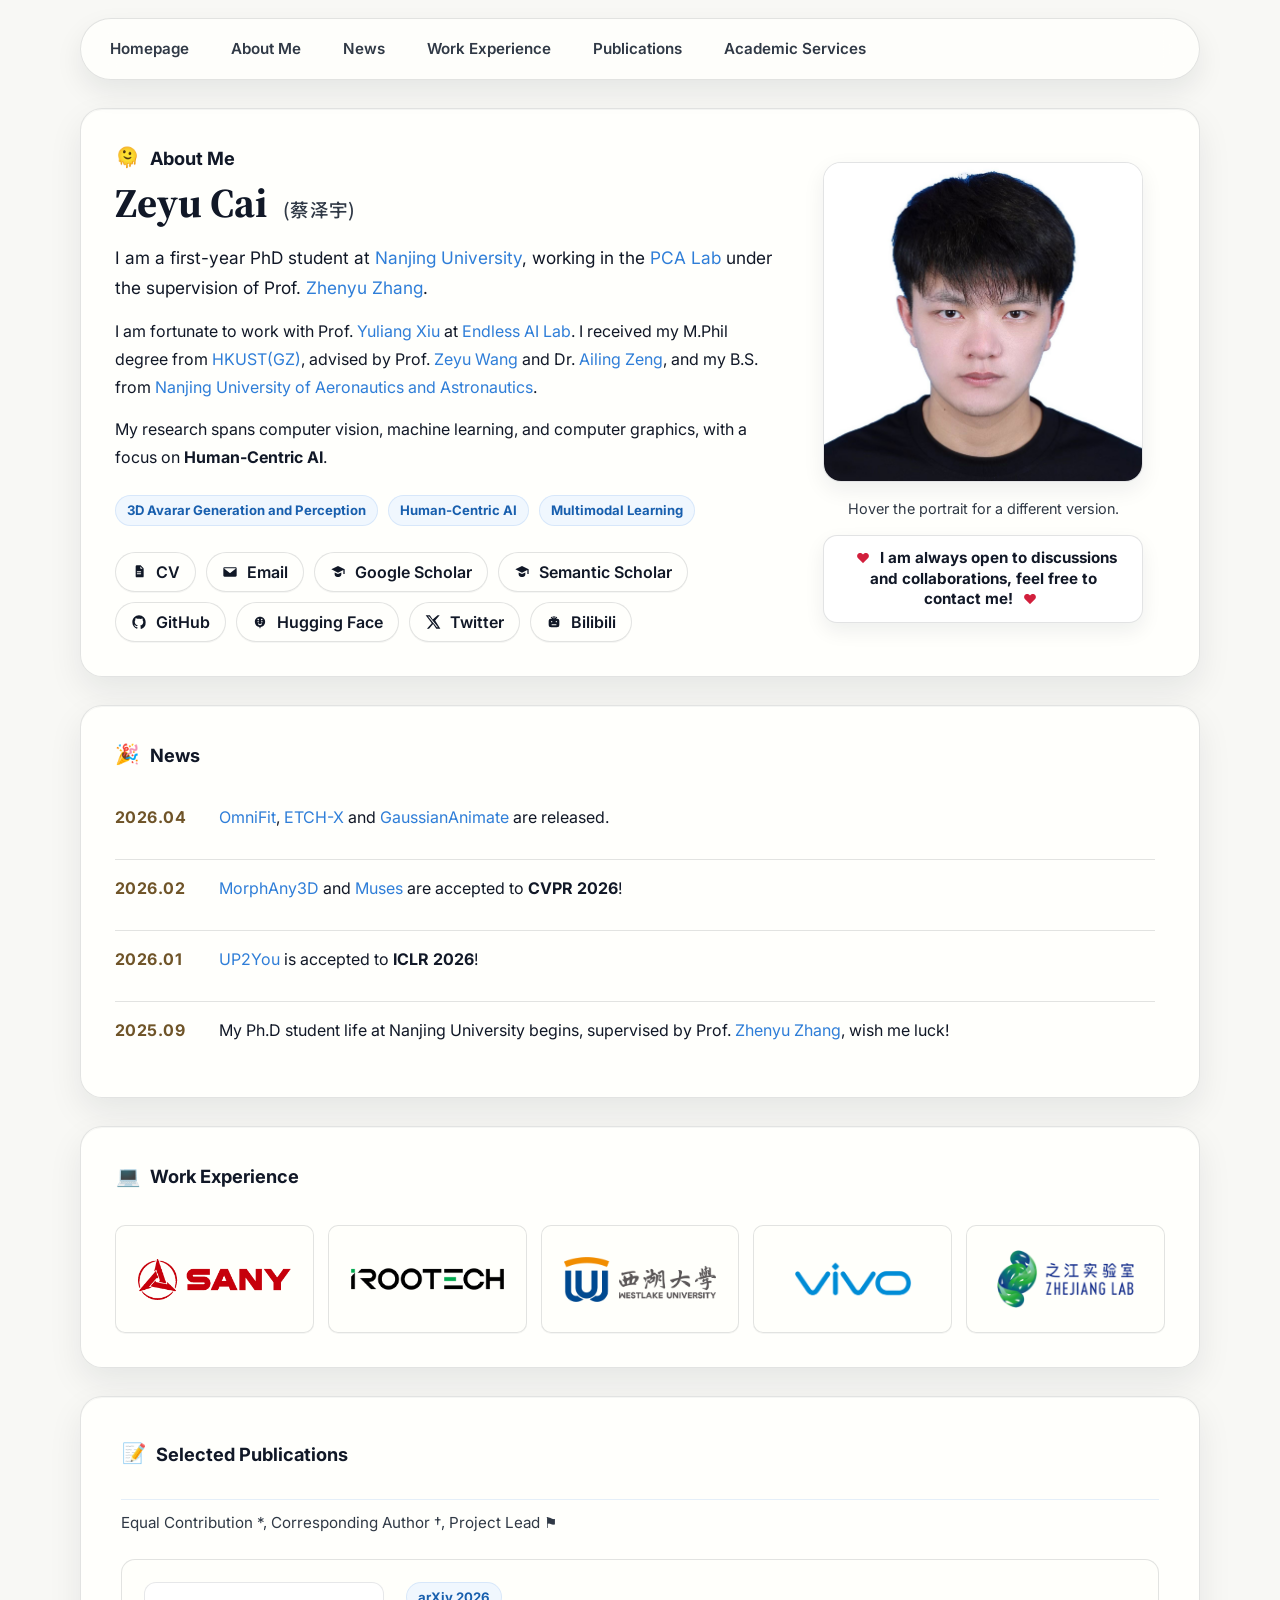
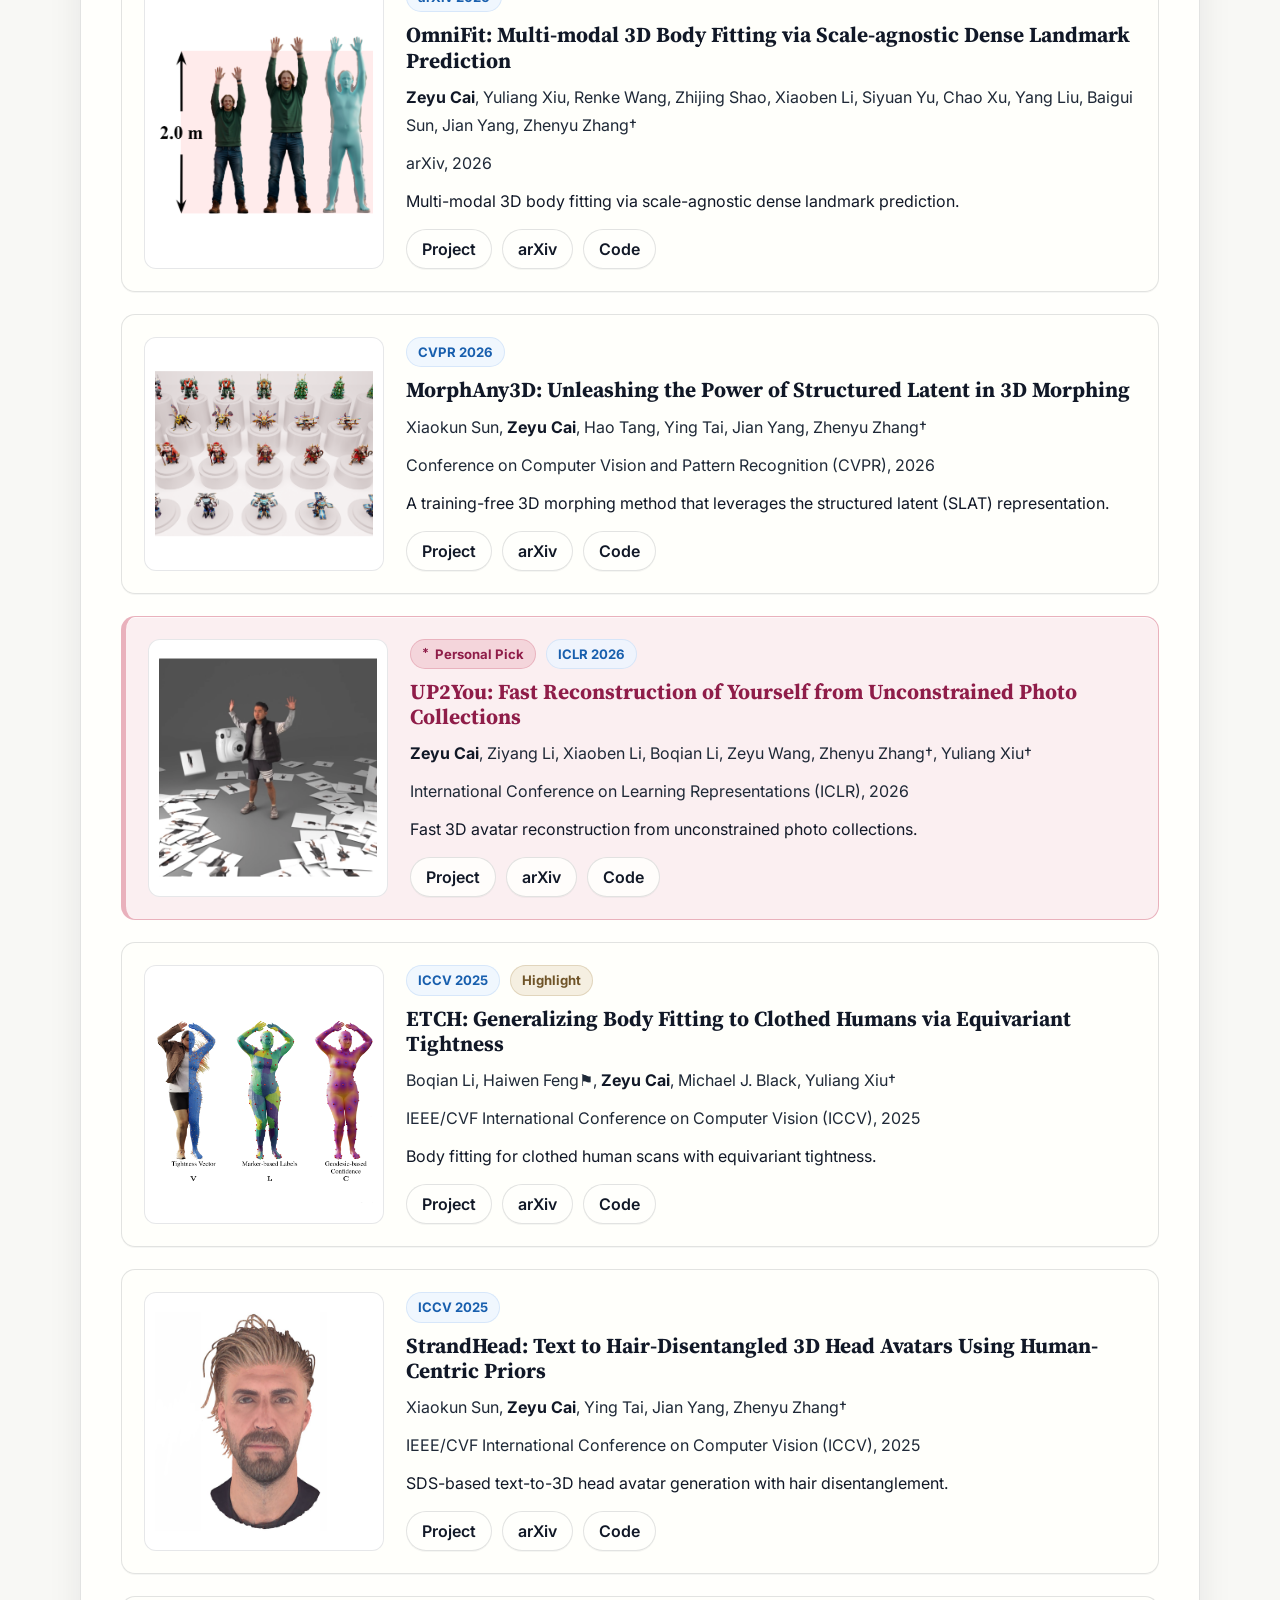
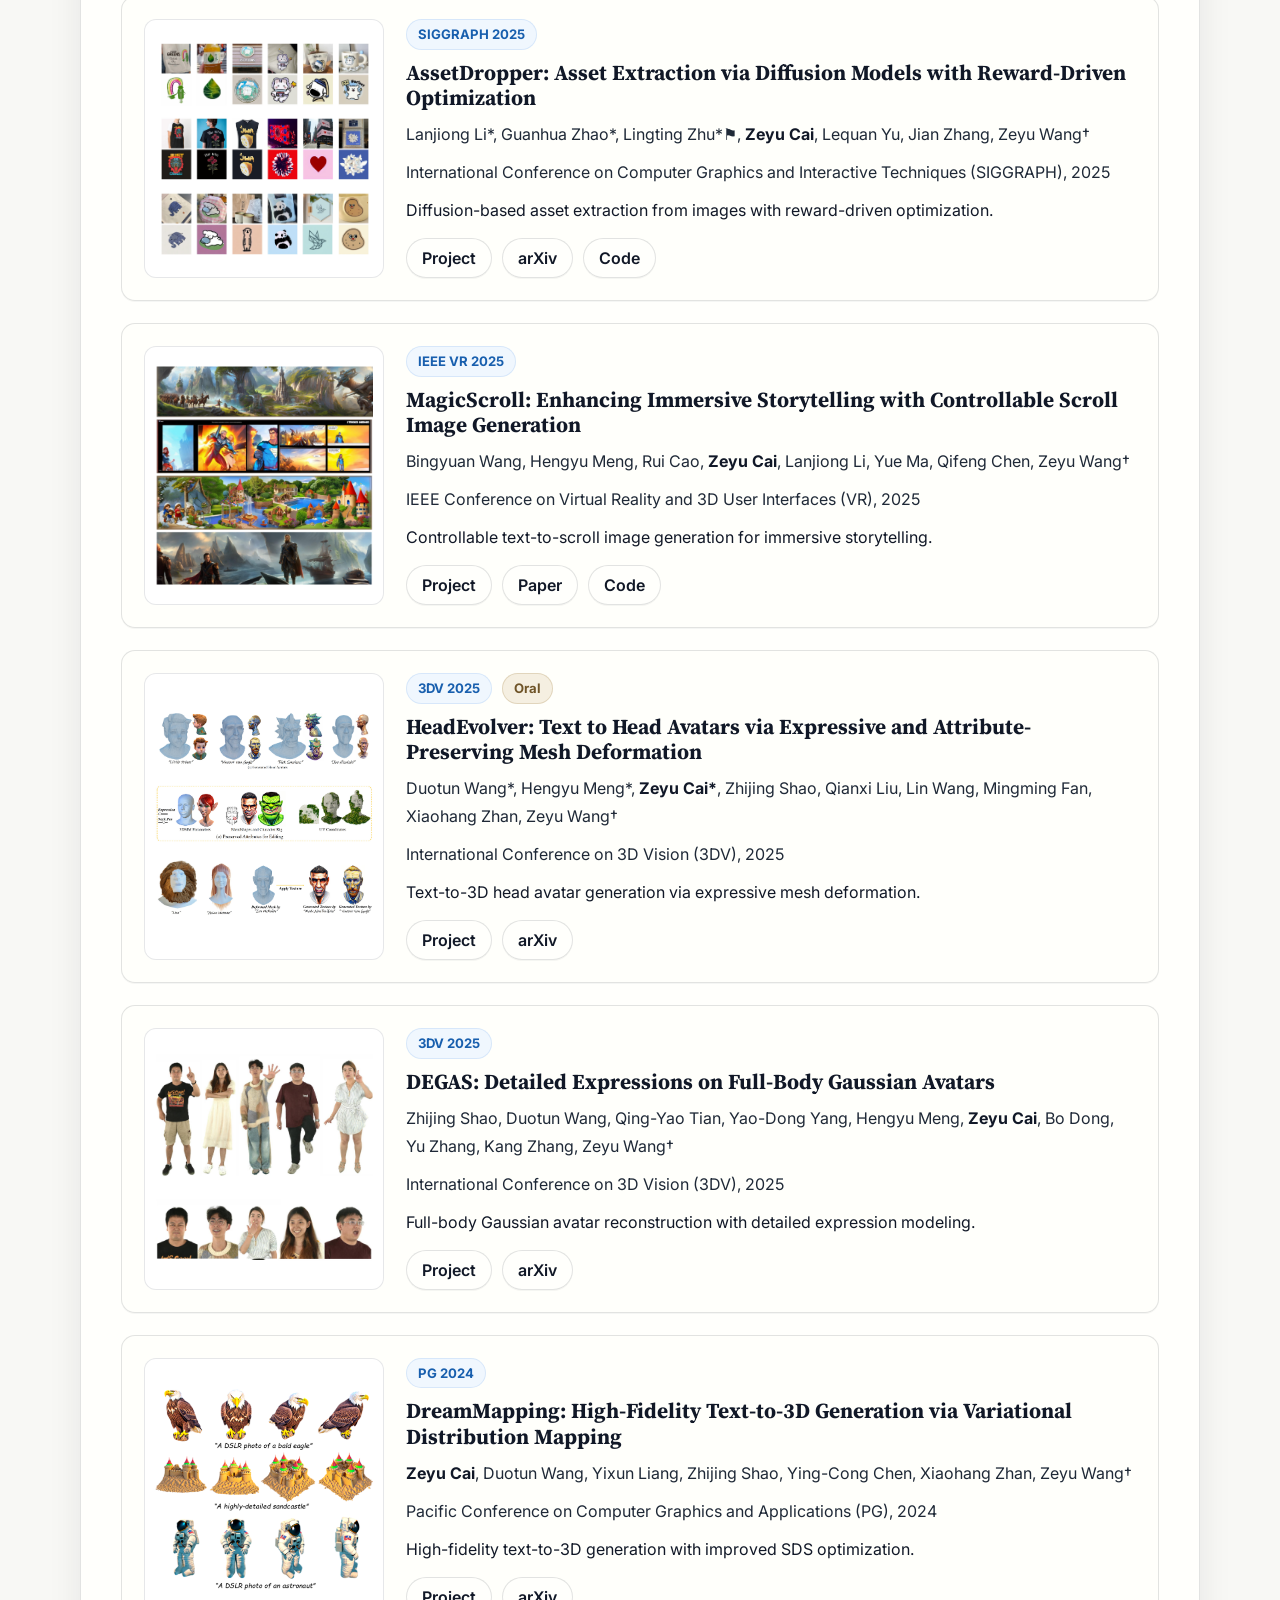
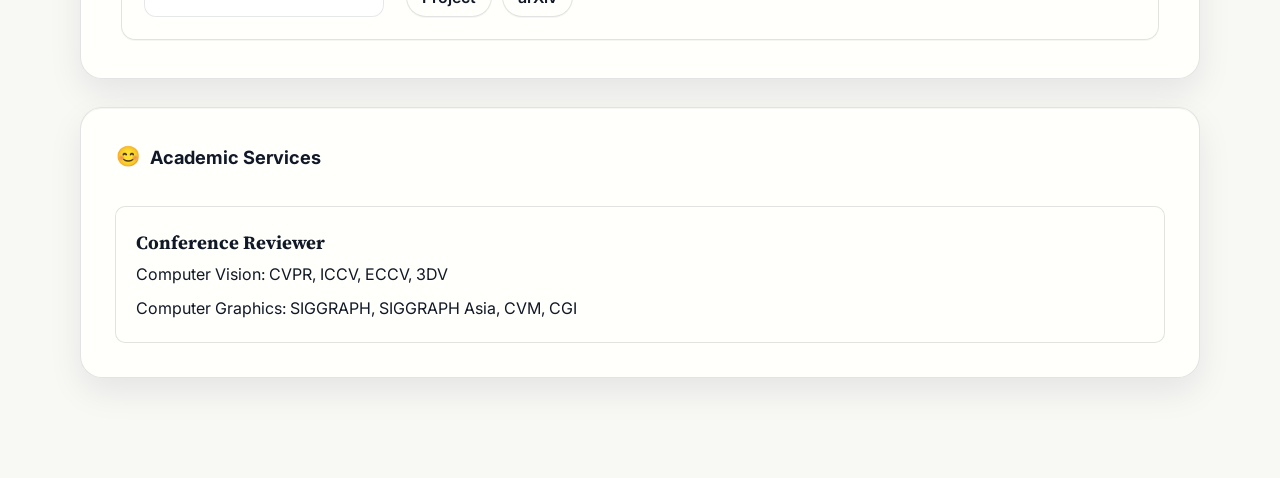
==== index.html @ 8a8fd13d "change work" ====
<!DOCTYPE html>
<html lang="en">
  <head>
    <meta charset="UTF-8">
    <meta name="viewport" content="width=device-width, initial-scale=1.0">
    <meta
      name="description"
      content="Zeyu Cai is a PhD student at Nanjing University working on human-centric AI, computer vision, and graphics."
    >
    <meta
      name="keywords"
      content="Zeyu Cai, Computer Vision, AIGC, Human Centric AI, Nanjing University"
    >
    <meta name="author" content="Zeyu Cai">
    <meta name="google-site-verification" content="xDNWUvx6Q5EWK5YYSyKvK8DZTmvXhKsGX203Ll-BFFE">
    <title>Zeyu Cai (&#x8521;&#x6CFD;&#x5B87;) | Homepage</title>
    <link rel="icon" type="image/jpeg" href="imgs/common/xiaoxin.jpg">
    <link rel="preconnect" href="https://fonts.googleapis.com">
    <link rel="preconnect" href="https://fonts.gstatic.com" crossorigin>
    <link
      href="https://fonts.googleapis.com/css2?family=Inter:wght@400;500;600;700&family=Noto+Sans+SC:wght@400;500;700&family=Source+Serif+4:opsz,wght@8..60,500;8..60,600;8..60,700&display=swap"
      rel="stylesheet"
    >
    <link rel="stylesheet" href="css/home.css?v=6">
    <script src="script/home.js?v=4" defer></script>
  </head>
  <body>
    <div class="page-glow page-glow-left"></div>
    <div class="page-glow page-glow-right"></div>

    <nav class="top-nav" aria-label="Section navigation">
      <div class="top-nav-inner">
        <a href="#homepage">Homepage</a>
        <a href="#about">About Me</a>
        <a href="#news">News</a>
        <a href="#work">Work Experience</a>
        <a href="#publications">Publications</a>
        <a href="#services">Academic Services</a>
      </div>
    </nav>

    <main class="page-shell">
      <section class="hero section-card" id="homepage">
        <div class="hero-copy">
          <div class="section-heading" id="about">
            <p class="eyebrow">
              <span class="eyebrow-icon" aria-hidden="true">&#129760;</span>
              About Me
            </p>
          </div>
          <h1>
            Zeyu Cai
            <span class="hero-name-cn">(&#x8521;&#x6CFD;&#x5B87;)</span>
          </h1>
          <p class="hero-lead">
            I am a first-year PhD student at
            <a href="https://www.nju.edu.cn/">Nanjing University</a>, working in the
            <a href="https://jessezhang92.github.io/group.html">PCA Lab</a> under the supervision of Prof. 
            <a href="https://jessezhang92.github.io/">Zhenyu Zhang</a>.
          </p>
          <p>
            I am fortunate to work with Prof. 
            <a href="https://xiuyuliang.cn/">Yuliang Xiu</a> at
            <a href="https://xiuyuliang.cn/group.html">Endless AI Lab</a>.
            I received my M.Phil degree from
            <a href="https://www.hkust-gz.edu.cn/">HKUST(GZ)</a>, advised by Prof. 
            <a href="https://cislab.hkust-gz.edu.cn/members/zeyu-wang/">Zeyu Wang</a> and Dr. 
            <a href="https://ailingzeng.site/">Ailing Zeng</a>, and my B.S. from
            <a href="https://nuaa.edu.cn/">Nanjing University of Aeronautics and Astronautics</a>.
          </p>
          <p>
            My research spans computer vision, machine learning, and computer graphics, with a focus on
            <strong>Human-Centric AI</strong>.
          </p>

          <div class="hero-pills">
            <span>3D Avarar Generation and Perception</span>
            <span>Human-Centric AI</span>
            <span>Multimodal Learning</span>
          </div>

          <div class="hero-links" aria-label="External links">
            <a href="assets/ZeyuCai_CV.pdf">
              <svg viewBox="0 0 24 24" aria-hidden="true">
                <path d="M7 3.75A1.75 1.75 0 0 1 8.75 2h5.19c.46 0 .9.18 1.23.51l3.32 3.32c.33.33.51.77.51 1.23v11.19A1.75 1.75 0 0 1 17.25 20h-8.5A1.75 1.75 0 0 1 7 18.25V3.75Zm7 0v2.5c0 .41.34.75.75.75h2.5L14 3.75ZM9.5 11a.75.75 0 0 0 0 1.5h5a.75.75 0 0 0 0-1.5h-5Zm0 3a.75.75 0 0 0 0 1.5h5a.75.75 0 0 0 0-1.5h-5Z"/>
              </svg>
              <span>CV</span>
            </a>
            <a href="mailto:caizeyu010612@gmail.com">
              <svg viewBox="0 0 24 24" aria-hidden="true">
                <path d="M3.75 5A1.75 1.75 0 0 0 2 6.75v10.5C2 18.22 2.78 19 3.75 19h16.5c.97 0 1.75-.78 1.75-1.75V6.75C22 5.78 21.22 5 20.25 5H3.75Zm0 1.5h16.5a.25.25 0 0 1 .16.44l-7.67 6.29a1.15 1.15 0 0 1-1.48 0L3.59 6.94a.25.25 0 0 1 .16-.44Z"/>
              </svg>
              <span>Email</span>
            </a>
            <a href="https://scholar.google.com/citations?hl=zh-CN&user=iMI53DoAAAAJ">
              <svg viewBox="0 0 24 24" aria-hidden="true">
                <path d="M12 3 2 8l10 5 8-4v6h2V8L12 3Zm-5 9.57V16c0 1.93 3.13 3.5 5 3.5s5-1.57 5-3.5v-3.43l-5 2.5-5-2.5Z"/>
              </svg>
              <span>Google Scholar</span>
            </a>
            <a href="https://www.semanticscholar.org/author/Zeyu-Cai/2349965998">
              <svg viewBox="0 0 24 24" aria-hidden="true">
                <path d="M12 3 2 8l10 5 8-4v6h2V8L12 3Zm-5 9.57V16c0 1.93 3.13 3.5 5 3.5s5-1.57 5-3.5v-3.43l-5 2.5-5-2.5Z"/>
              </svg>
              <span>Semantic Scholar</span>
            </a>
            <a href="https://github.com/zcai0612/">
              <svg viewBox="0 0 24 24" aria-hidden="true">
                <path d="M12 2C6.48 2 2 6.59 2 12.25c0 4.53 2.87 8.37 6.84 9.73.5.1.68-.22.68-.49 0-.24-.01-1.04-.01-1.88-2.78.62-3.37-1.21-3.37-1.21-.46-1.2-1.11-1.52-1.11-1.52-.91-.64.07-.63.07-.63 1 .08 1.53 1.06 1.53 1.06.9 1.57 2.35 1.12 2.92.86.09-.67.35-1.12.63-1.38-2.22-.26-4.56-1.14-4.56-5.08 0-1.12.39-2.03 1.03-2.74-.1-.26-.45-1.3.1-2.71 0 0 .84-.28 2.75 1.05A9.3 9.3 0 0 1 12 7.3c.85 0 1.71.12 2.51.36 1.91-1.33 2.75-1.05 2.75-1.05.55 1.41.2 2.45.1 2.71.64.71 1.03 1.62 1.03 2.74 0 3.95-2.34 4.81-4.57 5.07.36.32.68.94.68 1.9 0 1.37-.01 2.47-.01 2.81 0 .27.18.59.69.49A10.26 10.26 0 0 0 22 12.25C22 6.59 17.52 2 12 2Z"/>
              </svg>
              <span>GitHub</span>
            </a>
            <a href="https://huggingface.co/Co2y">
              <svg viewBox="0 0 24 24" aria-hidden="true">
                <path d="M12 4.25c-4.28 0-7.75 3.41-7.75 7.62 0 3.97 3.08 7.22 7 7.58v1.05a.75.75 0 0 0 1.5 0v-1.05c3.92-.36 7-3.61 7-7.58 0-4.21-3.47-7.62-7.75-7.62Zm-2.8 6.35a1 1 0 1 1 0 2 1 1 0 0 1 0-2Zm5.6 0a1 1 0 1 1 0 2 1 1 0 0 1 0-2Zm-5.36 3.57a.75.75 0 0 1 1.03.25c.29.47.83.78 1.51.78.68 0 1.22-.31 1.51-.78a.75.75 0 1 1 1.28.78c-.56.91-1.57 1.5-2.79 1.5-1.22 0-2.23-.59-2.79-1.5a.75.75 0 0 1 .25-1.03ZM8.26 7.7c.23-.48.81-.69 1.28-.46.18.09.4.2.64.35.44.26.59.84.33 1.28a.93.93 0 0 1-1.26.34 9 9 0 0 0-.5-.27.93.93 0 0 1-.49-1.24Zm7.48 0a.93.93 0 0 1-.49 1.24c-.14.06-.31.15-.5.27a.93.93 0 0 1-1.26-.34.93.93 0 0 1 .33-1.28c.24-.15.46-.26.64-.35.47-.23 1.05-.02 1.28.46Z"/>
              </svg>
              <span>Hugging Face</span>
            </a>
            <a href="https://x.com/ZeyuCai111168">
              <svg viewBox="0 0 24 24" aria-hidden="true">
                <path d="M18.9 2H22l-6.77 7.74L23 22h-6.1l-4.78-6.97L6.02 22H2.9l7.24-8.28L1 2h6.25l4.32 6.39L18.9 2Zm-1.07 18h1.69L6.33 3.9H4.52L17.83 20Z"/>
              </svg>
              <span>Twitter</span>
            </a>
            <a href="https://space.bilibili.com/34589784?spm_id_from=333.6.0.0">
              <svg viewBox="0 0 24 24" aria-hidden="true">
                <path d="M7.5 4.5a.75.75 0 0 1 1.06 0L10 5.94V3.75a.75.75 0 0 1 1.5 0v3h1V3.75a.75.75 0 0 1 1.5 0v2.19l1.44-1.44a.75.75 0 1 1 1.06 1.06L15.06 7H17a3 3 0 0 1 3 3v6.25A3.75 3.75 0 0 1 16.25 20h-8.5A3.75 3.75 0 0 1 4 16.25V10a3 3 0 0 1 3-3h1.94L7.5 5.56a.75.75 0 0 1 0-1.06ZM8.5 10.5a1 1 0 1 0 0 2 1 1 0 0 0 0-2Zm7 0a1 1 0 1 0 0 2 1 1 0 0 0 0-2ZM9 15.25a.75.75 0 0 0 0 1.5h6a.75.75 0 0 0 0-1.5H9Z"/>
              </svg>
              <span>Bilibili</span>
            </a>
          </div>
        </div>

        <aside class="hero-portrait">
          <div class="portrait-card" data-avatar-swap tabindex="0">
            <img src="imgs/common/me.jpg" alt="Portrait of Zeyu Cai">
            <img class="portrait-overlay" src="imgs/common/me_cartoon.jpg" alt="Cartoon portrait of Zeyu Cai">
          </div>
          <p class="portrait-note">Hover the portrait for a different version.</p>
          <p class="recent-status">
            <span class="recent-status-heart" aria-hidden="true">&#10084;</span>
            I am always open to discussions and collaborations, feel free to contact me!
            <span class="recent-status-heart" aria-hidden="true">&#10084;</span>
          </p>
        </aside>
      </section>

      <section class="section-card" id="news">
        <div class="section-heading">
          <p class="eyebrow">
            <span class="eyebrow-icon" aria-hidden="true">&#127881;</span>
            News
          </p>
        </div>
        <div class="news-scroll" aria-label="Latest news">
          <div class="news-list">
            <article class="news-item">
              <p class="news-date">2026.04</p>
              <p><a href="https://zcai0612.github.io/OmniFit/">OmniFit</a>, <a href="https://xiaobenli00.github.io/ETCH-X/">ETCH-X</a> and <a href="https://zcai0612.github.io/OmniFit/">GaussianAnimate</a> are released.
            </article>
            <article class="news-item">
              <p class="news-date">2026.02</p>
              <p><a href="https://xiaokunsun.github.io/MorphAny3D.github.io/">MorphAny3D</a> and <a href="https://luhexiao.github.io/Muses.github.io/">Muses</a> are accepted to <strong>CVPR 2026</strong>!</p>
            </article>
            <article class="news-item">
              <p class="news-date">2026.01</p>
              <p><a href="https://zcai0612.github.io/UP2You/">UP2You</a> is accepted to <strong>ICLR 2026</strong>!</p>
            </article>
            <article class="news-item">
              <p class="news-date">2025.09</p>
              <p>My Ph.D student life at Nanjing University begins, supervised by Prof. <a href="https://jessezhang92.github.io/">Zhenyu Zhang</a>, wish me luck!</p>
            </article>
            <article class="news-item">
              <p class="news-date">2025.07</p>
              <p>I successfully obtain my M.Phil degree from HKUST(GZ). Thanks Prof. <a href="https://cislab.hkust-gz.edu.cn/members/zeyu-wang/">Zeyu Wang</a> and Dr.
            <a href="https://ailingzeng.site/">Ailing Zeng</a> for their help.</p>
            </article>
            <article class="news-item">
              <p class="news-date">2025.06</p>
              <p><a href="https://xiaokunsun.github.io/StrandHead.github.io/">StrandHead</a> and <a href="https://boqian-li.github.io/ETCH/">ETCH</a> are accepted to <strong>ICCV 2025</strong>! <a href="https://boqian-li.github.io/ETCH/">ETCH</a> is selected as <strong>Highlight Paper</strong>!</p>
            </article>
            <article class="news-item">
              <p class="news-date">2025.03</p>
              <p>I start to be a visiting student at <a href="https://xiuyuliang.cn/group.html">Endless AI Lab</a>, supervised by Prof. <a href="https://xiuyuliang.cn/">Yuliang Xiu</a>.</p>
            </article>
          </div>
        </div>
      </section>

      <section class="section-card" id="work">
        <div class="section-heading">
          <p class="eyebrow">
            <span class="eyebrow-icon" aria-hidden="true">&#128187;</span>
            Work Experience
          </p>
        </div>
        <div class="work-logo-strip" aria-label="Work experience organizations">
          <!-- <a class="work-logo logo-wide" href="https://www.bytedance.com/" target="_blank" rel="noopener noreferrer" aria-label="ByteDance">
            <img src="imgs/work/bytedance.png" alt="ByteDance" loading="lazy">
          </a> -->
          <a class="work-logo logo-compact" href="https://www.sanygroup.com/" target="_blank" rel="noopener noreferrer" aria-label="SANY">
            <img src="imgs/work/sany.png" alt="SANY" loading="lazy">
          </a>
          <a class="work-logo logo-wide" href="https://www.irootech.com/" target="_blank" rel="noopener noreferrer" aria-label="IROOTECH">
            <img src="imgs/work/irootech.svg" alt="IROOTECH" loading="lazy">
          </a>
          <a class="work-logo" href="https://www.westlake.edu.cn/" target="_blank" rel="noopener noreferrer" aria-label="Westlake University">
            <img src="imgs/work/westlake.png" alt="Westlake University" loading="lazy">
          </a>
          <a class="work-logo logo-tall" href="https://mobile.vivo.com/" target="_blank" rel="noopener noreferrer" aria-label="vivo">
            <img src="imgs/work/vivo.png" alt="vivo" loading="lazy">
          </a>
          <a class="work-logo" href="https://www.zhejianglab.org/" target="_blank" rel="noopener noreferrer" aria-label="Zhejiang Lab">
            <img src="imgs/work/zjlab.png" alt="Zhejiang Lab" loading="lazy">
          </a>
        </div>
      </section>

      <section class="section-card publications-section" id="publications">
        <div class="section-heading">
          <p class="eyebrow">
            <span class="eyebrow-icon" aria-hidden="true">&#128221;</span>
            Selected Publications
          </p>
        </div>
        <p class="annotation">
          Equal Contribution *, Corresponding Author &dagger;, Project Lead &#9873;
        </p>

        <div class="projects">
          <article class="project">
            <a class="project-media" href="https://zcai0612.github.io/OmniFit/">
              <img src="imgs/projects/OmniFit.png" alt="OmniFit project teaser">
            </a>
            <div class="project-body">
              <div class="project-meta">
                <span class="tag">arXiv 2026</span>
              </div>
              <h3>
                <a href="https://zcai0612.github.io/OmniFit/">
                  OmniFit: Multi-modal 3D Body Fitting via Scale-agnostic Dense Landmark Prediction
                </a>
              </h3>
              <p class="authors">
                <strong>Zeyu Cai</strong>, Yuliang Xiu, Renke Wang, Zhijing Shao, Xiaoben Li, Siyuan Yu,
                Chao Xu, Yang Liu, Baigui Sun, Jian Yang, Zhenyu Zhang&dagger;
              </p>
              <p class="venue">arXiv, 2026</p>
              <p>Multi-modal 3D body fitting via scale-agnostic dense landmark prediction.</p>
              <p class="links">
                <a href="https://zcai0612.github.io/OmniFit/">Project</a>
                <a href="https://arxiv.org/abs/2604.21575">arXiv</a>
                <a href="https://github.com/zcai0612/OmniFit">Code</a>
              </p>
            </div>
          </article>

          <article class="project">
            <a class="project-media" href="https://xiaokunsun.github.io/MorphAny3D.github.io/" data-hover-preview>
              <img src="imgs/projects/MorphAny3D.png" alt="MorphAny3D project teaser">
              <video muted loop playsinline preload="metadata">
                <source src="imgs/projects/MorphAny3D.mp4" type="video/mp4">
              </video>
            </a>
            <div class="project-body">
              <div class="project-meta">
                <span class="tag">CVPR 2026</span>
              </div>
              <h3>
                <a href="https://xiaokunsun.github.io/MorphAny3D.github.io/">
                  MorphAny3D: Unleashing the Power of Structured Latent in 3D Morphing
                </a>
              </h3>
              <p class="authors">
                Xiaokun Sun, <strong>Zeyu Cai</strong>, Hao Tang, Ying Tai, Jian Yang, Zhenyu Zhang&dagger;
              </p>
              <p class="venue">Conference on Computer Vision and Pattern Recognition (CVPR), 2026</p>
              <p>A training-free 3D morphing method that leverages the structured latent (SLAT) representation.</p>
              <p class="links">
                <a href="https://xiaokunsun.github.io/MorphAny3D.github.io/">Project</a>
                <a href="https://arxiv.org/abs/2601.00204">arXiv</a>
                <a href="https://github.com/XiaokunSun/MorphAny3D">Code</a>
              </p>
            </div>
          </article>


        <div class="projects">
          <article class="project project-featured">
            <a class="project-media" href="https://zcai0612.github.io/UP2You/" data-hover-preview>
              <img src="imgs/projects/UP2You.png" alt="UP2You project teaser">
              <video muted loop playsinline preload="metadata">
                <source src="imgs/projects/UP2You.mp4" type="video/mp4">
              </video>
            </a>
            <div class="project-body">
              <div class="project-meta">
                <span class="tag tag-strong">Personal Pick</span>
                <span class="tag">ICLR 2026</span>
              </div>
              <h3>
                <a href="https://zcai0612.github.io/UP2You/">
                  UP2You: Fast Reconstruction of Yourself from Unconstrained Photo Collections
                </a>
              </h3>
              <p class="authors">
                <strong>Zeyu Cai</strong>, Ziyang Li, Xiaoben Li, Boqian Li, Zeyu Wang, Zhenyu Zhang&dagger;, Yuliang Xiu&dagger;
              </p>
              <p class="venue">International Conference on Learning Representations (ICLR), 2026</p>
              <p>Fast 3D avatar reconstruction from unconstrained photo collections.</p>
              <p class="links">
                <a href="https://zcai0612.github.io/UP2You/">Project</a>
                <a href="https://arxiv.org/abs/2509.24817">arXiv</a>
                <a href="https://github.com/zcai0612/UP2You">Code</a>
              </p>
            </div>
          </article>

          <article class="project">
            <a class="project-media" href="https://boqian-li.github.io/ETCH/" data-hover-preview>
              <img src="imgs/projects/ETCH.png" alt="ETCH project teaser">
              <video muted loop playsinline preload="metadata">
                <source src="imgs/projects/ETCH.mp4" type="video/mp4">
              </video>
            </a>
            <div class="project-body">
              <div class="project-meta">
                <span class="tag">ICCV 2025</span>
                <span class="tag tag-accent">Highlight</span>
              </div>
              <h3>
                <a href="https://boqian-li.github.io/ETCH/">
                  ETCH: Generalizing Body Fitting to Clothed Humans via Equivariant Tightness
                </a>
              </h3>
              <p class="authors">Boqian Li, Haiwen Feng&#9873;, <strong>Zeyu Cai</strong>, Michael J. Black, Yuliang Xiu&dagger;</p>
              <p class="venue">IEEE/CVF International Conference on Computer Vision (ICCV), 2025</p>
              <p>Body fitting for clothed human scans with equivariant tightness.</p>
              <p class="links">
                <a href="https://boqian-li.github.io/ETCH/">Project</a>
                <a href="https://arxiv.org/abs/2503.10624">arXiv</a>
                <a href="https://github.com/boqian-li/ETCH">Code</a>
              </p>
            </div>
          </article>

          <article class="project">
            <a class="project-media" href="https://xiaokunsun.github.io/StrandHead.github.io/" data-hover-preview>
              <img src="imgs/projects/StrandHead.png" alt="StrandHead project teaser">
              <video muted loop playsinline preload="metadata">
                <source src="imgs/projects/StrandHead.mp4" type="video/mp4">
              </video>
            </a>
            <div class="project-body">
              <div class="project-meta">
                <span class="tag">ICCV 2025</span>
              </div>
              <h3>
                <a href="https://xiaokunsun.github.io/StrandHead.github.io/">
                  StrandHead: Text to Hair-Disentangled 3D Head Avatars Using Human-Centric Priors
                </a>
              </h3>
              <p class="authors">Xiaokun Sun, <strong>Zeyu Cai</strong>, Ying Tai, Jian Yang, Zhenyu Zhang&dagger;</p>
              <p class="venue">IEEE/CVF International Conference on Computer Vision (ICCV), 2025</p>
              <p>SDS-based text-to-3D head avatar generation with hair disentanglement.</p>
              <p class="links">
                <a href="https://xiaokunsun.github.io/StrandHead.github.io/">Project</a>
                <a href="https://arxiv.org/abs/2412.11586">arXiv</a>
                <a href="https://github.com/XiaokunSun/StrandHead">Code</a>
              </p>
            </div>
          </article>

          <article class="project">
            <a class="project-media" href="https://assetdropper.github.io/">
              <img src="imgs/projects/AssetDropper.png" alt="AssetDropper project teaser">
            </a>
            <div class="project-body">
              <div class="project-meta">
                <span class="tag">SIGGRAPH 2025</span>
              </div>
              <h3>
                <a href="https://assetdropper.github.io/">
                  AssetDropper: Asset Extraction via Diffusion Models with Reward-Driven Optimization
                </a>
              </h3>
              <p class="authors">
                Lanjiong Li*, Guanhua Zhao*, Lingting Zhu*&#9873;, <strong>Zeyu Cai</strong>, Lequan Yu, Jian Zhang, Zeyu Wang&dagger;
              </p>
              <p class="venue">International Conference on Computer Graphics and Interactive Techniques (SIGGRAPH), 2025</p>
              <p>Diffusion-based asset extraction from images with reward-driven optimization.</p>
              <p class="links">
                <a href="https://assetdropper.github.io/">Project</a>
                <a href="https://arxiv.org/abs/2506.07738">arXiv</a>
                <a href="https://github.com/Lanjiong-Li/AssetDropper">Code</a>
              </p>
            </div>
          </article>

          <article class="project">
            <a class="project-media" href="https://magicscroll.github.io/">
              <img src="imgs/projects/MagicScroll.png" alt="MagicScroll project teaser">
            </a>
            <div class="project-body">
              <div class="project-meta">
                <span class="tag">IEEE VR 2025</span>
              </div>
              <h3>
                <a href="https://magicscroll.github.io/">
                  MagicScroll: Enhancing Immersive Storytelling with Controllable Scroll Image Generation
                </a>
              </h3>
              <p class="authors">
                Bingyuan Wang, Hengyu Meng, Rui Cao, <strong>Zeyu Cai</strong>, Lanjiong Li, Yue Ma, Qifeng Chen, Zeyu Wang&dagger;
              </p>
              <p class="venue">IEEE Conference on Virtual Reality and 3D User Interfaces (VR), 2025</p>
              <p>Controllable text-to-scroll image generation for immersive storytelling.</p>
              <p class="links">
                <a href="https://magicscroll.github.io/">Project</a>
                <a href="https://cislab.hkust-gz.edu.cn/publications/magicscroll-enhancing-immersive-storytelling-with-controllable-scroll-image-generation/">Paper</a>
                <a href="https://github.com/transient-saliency/MagicScroll">Code</a>
              </p>
            </div>
          </article>

          <article class="project">
            <a class="project-media" href="https://www.duotun-wang.co.uk/HeadEvolver/">
              <img src="imgs/projects/HeadEvolver.png" alt="HeadEvolver project teaser">
            </a>
            <div class="project-body">
              <div class="project-meta">
                <span class="tag">3DV 2025</span>
                <span class="tag tag-accent">Oral</span>
              </div>
              <h3>
                <a href="https://www.duotun-wang.co.uk/HeadEvolver/">
                  HeadEvolver: Text to Head Avatars via Expressive and Attribute-Preserving Mesh Deformation
                </a>
              </h3>
              <p class="authors">
                Duotun Wang*, Hengyu Meng*, <strong>Zeyu Cai*</strong>, Zhijing Shao, Qianxi Liu, Lin Wang, Mingming Fan,
                Xiaohang Zhan, Zeyu Wang&dagger;
              </p>
              <p class="venue">International Conference on 3D Vision (3DV), 2025</p>
              <p>Text-to-3D head avatar generation via expressive mesh deformation.</p>
              <p class="links">
                <a href="https://www.duotun-wang.co.uk/HeadEvolver/">Project</a>
                <a href="https://arxiv.org/abs/2403.09326">arXiv</a>
              </p>
            </div>
          </article>

          <article class="project">
            <a class="project-media" href="https://initialneil.github.io/DEGAS/" data-hover-preview>
              <img src="imgs/projects/DEGAS.png" alt="DEGAS project teaser">
              <video muted loop playsinline preload="metadata">
                <source src="imgs/projects/DEGAS.mp4" type="video/mp4">
              </video>
            </a>
            <div class="project-body">
              <div class="project-meta">
                <span class="tag">3DV 2025</span>
              </div>
              <h3>
                <a href="https://initialneil.github.io/DEGAS/">
                  DEGAS: Detailed Expressions on Full-Body Gaussian Avatars
                </a>
              </h3>
              <p class="authors">
                Zhijing Shao, Duotun Wang, Qing-Yao Tian, Yao-Dong Yang, Hengyu Meng, <strong>Zeyu Cai</strong>, Bo Dong,
                Yu Zhang, Kang Zhang, Zeyu Wang&dagger;
              </p>
              <p class="venue">International Conference on 3D Vision (3DV), 2025</p>
              <p>Full-body Gaussian avatar reconstruction with detailed expression modeling.</p>
              <p class="links">
                <a href="https://initialneil.github.io/DEGAS/">Project</a>
                <a href="https://arxiv.org/abs/2408.10588">arXiv</a>
              </p>
            </div>
          </article>

          <article class="project">
            <a class="project-media" href="https://zcai0612.github.io/DreamMapping/">
              <img src="imgs/projects/DreamMapping.png" alt="DreamMapping project teaser">
            </a>
            <div class="project-body">
              <div class="project-meta">
                <span class="tag">PG 2024</span>
              </div>
              <h3>
                <a href="https://zcai0612.github.io/DreamMapping/">
                  DreamMapping: High-Fidelity Text-to-3D Generation via Variational Distribution Mapping
                </a>
              </h3>
              <p class="authors">
                <strong>Zeyu Cai</strong>, Duotun Wang, Yixun Liang, Zhijing Shao, Ying-Cong Chen, Xiaohang Zhan, Zeyu Wang&dagger;
              </p>
              <p class="venue">Pacific Conference on Computer Graphics and Applications (PG), 2024</p>
              <p>High-fidelity text-to-3D generation with improved SDS optimization.</p>
              <p class="links">
                <a href="https://zcai0612.github.io/DreamMapping/">Project</a>
                <a href="https://arxiv.org/abs/2409.05099">arXiv</a>
              </p>
            </div>
          </article>
        </div>
      </section>

      <section class="section-card" id="services">
        <div class="section-heading">
          <p class="eyebrow">
            <span class="eyebrow-icon" aria-hidden="true">&#128522;</span>
            Academic Services
          </p>
        </div>
        <div class="service-grid">
          <div>
            <h3>Conference Reviewer</h3>
            <p>Computer Vision: CVPR, ICCV, ECCV, 3DV</p>
            <p>Computer Graphics: SIGGRAPH, SIGGRAPH Asia, CVM, CGI</p>
          </div>
        </div>
      </section>
    </main>
  </body>
</html>
---- css/home.css ----
:root {
  --bg: #f8f8f5;
  --surface: rgba(255, 255, 252, 0.96);
  --surface-strong: #fffffc;
  --text: #111827;
  --muted: #303946;
  --line: rgba(17, 24, 39, 0.12);
  --primary: #2f7ed8;
  --primary-strong: #185fae;
  --accent: #9a753a;
  --accent-strong: #6f5428;
  --fresh: #eef6ff;
  --fresh-strong: #d5e9ff;
  --pick: #c43a56;
  --pick-strong: #8f1d49;
  --pick-soft: #f9e6ea;
  --shadow: 0 14px 34px rgba(17, 24, 39, 0.08);
  --shadow-soft: 0 8px 22px rgba(17, 24, 39, 0.07);
  --radius-xl: 22px;
  --radius-lg: 14px;
  --radius-md: 10px;
  --content-width: 1120px;
}

* {
  box-sizing: border-box;
}

html {
  scroll-behavior: smooth;
}

body {
  margin: 0;
  min-height: 100vh;
  font-family: "Inter", "Noto Sans SC", "Segoe UI", sans-serif;
  color: var(--text);
  background-color: var(--bg);
  background-image: none;
  line-height: 1.75;
}

img,
video {
  display: block;
  width: 100%;
}

a {
  color: var(--primary);
  text-decoration: none;
  transition: color 160ms ease, transform 160ms ease;
}

a:hover,
a:focus-visible {
  color: var(--accent-strong);
}

p,
h1,
h2,
h3 {
  margin: 0;
}

.page-shell {
  width: min(calc(100% - 32px), var(--content-width));
  margin: 0 auto;
  padding: 108px 0 72px;
}

.top-nav {
  position: fixed;
  top: 18px;
  z-index: 1000;
  left: 0;
  right: 0;
  display: flex;
  justify-content: center;
  pointer-events: none;
}

.top-nav-inner {
  width: min(calc(100% - 32px), var(--content-width));
  display: flex;
  align-items: center;
  gap: 8px;
  padding: 10px 12px;
  overflow-x: auto;
  white-space: nowrap;
  border: 1px solid rgba(17, 24, 39, 0.12);
  border-radius: 999px;
  background: rgba(255, 255, 252, 0.86);
  box-shadow: 0 12px 28px rgba(17, 24, 39, 0.08);
  backdrop-filter: blur(18px);
  scrollbar-width: none;
  pointer-events: auto;
}

.top-nav-inner::-webkit-scrollbar {
  display: none;
}

.top-nav a {
  display: inline-flex;
  align-items: center;
  justify-content: center;
  min-height: 40px;
  padding: 0 16px;
  border-radius: 999px;
  border: 1px solid transparent;
  color: var(--muted);
  font-size: 0.95rem;
  font-weight: 600;
  transition:
    color 160ms ease,
    background-color 160ms ease,
    border-color 160ms ease,
    transform 160ms ease,
    box-shadow 160ms ease;
}

.top-nav a:hover,
.top-nav a:focus-visible {
  background: rgba(238, 246, 255, 0.9);
  border-color: rgba(47, 126, 216, 0.16);
  color: var(--primary-strong);
  transform: translateY(-1px);
}

.page-glow {
  display: none;
}

.section-card {
  position: relative;
  margin-bottom: 28px;
  padding: 34px;
  border: 1px solid var(--line);
  border-radius: var(--radius-xl);
  background: var(--surface);
  backdrop-filter: blur(12px);
  box-shadow: var(--shadow);
}

.section-card::before {
  content: "";
  position: absolute;
  inset: 0;
  border-radius: inherit;
  border-top: 1px solid rgba(17, 24, 39, 0.04);
  pointer-events: none;
}

.publications-section {
  padding: 42px 40px 38px;
  border-color: rgba(17, 24, 39, 0.12);
  background: var(--surface);
  box-shadow: var(--shadow);
}

.hero {
  display: grid;
  grid-template-columns: minmax(0, 1.45fr) minmax(260px, 0.8fr);
  gap: 28px;
  align-items: center;
}

.hero-copy .section-heading {
  margin-bottom: 8px;
}

.hero-copy .section-heading .eyebrow {
  margin-bottom: 0;
}

.eyebrow {
  display: inline-flex;
  align-items: center;
  gap: 8px;
  margin-bottom: 10px;
  color: var(--text);
  font-size: 1.14rem;
  font-weight: 700;
  letter-spacing: 0;
  text-transform: none;
}

.eyebrow-icon {
  display: inline-block;
  width: 1.35em;
  font-size: 1.08em;
  line-height: 1;
  text-align: center;
  transform: translateY(-0.03em);
}

.hero h1,
.project h3,
.service-grid h3 {
  font-family: "Source Serif 4", Georgia, "Times New Roman", serif;
  letter-spacing: 0;
}

.hero h1 {
  display: flex;
  flex-wrap: wrap;
  align-items: baseline;
  gap: 10px 16px;
  margin-bottom: 18px;
  color: #111827;
  font-size: clamp(2.2rem, 3.2vw, 3.45rem);
  font-weight: 700;
  line-height: 1.02;
}

.hero-name-cn {
  color: var(--muted);
  font-family: "Noto Sans SC", "Inter", sans-serif;
  font-size: clamp(1.05rem, 1.45vw, 1.3rem);
  font-weight: 500;
  letter-spacing: 0.02em;
}

.hero-copy p + p {
  margin-top: 14px;
}

.hero-lead {
  max-width: 60ch;
  font-size: 1.08rem;
}

.hero-pills,
.hero-links,
.project-meta,
.links {
  display: flex;
  flex-wrap: wrap;
  gap: 10px;
}

.hero-pills {
  margin-top: 24px;
}

.hero-pills span,
.tag {
  display: inline-flex;
  align-items: center;
  padding: 6px 11px;
  border: 1px solid rgba(47, 126, 216, 0.13);
  border-radius: 999px;
  background: rgba(238, 246, 255, 0.86);
  color: var(--primary-strong);
  font-size: 0.82rem;
  font-weight: 700;
  line-height: 1.25;
}

.tag-strong {
  background: rgba(196, 58, 86, 0.14);
  color: var(--pick-strong);
  border-color: rgba(196, 58, 86, 0.22);
}

.tag-strong::before {
  content: "*";
  margin-right: 6px;
  font-size: 0.78rem;
  line-height: 1;
}

.tag-accent {
  background: rgba(245, 239, 224, 0.95);
  color: var(--accent-strong);
  border-color: rgba(154, 117, 58, 0.22);
}

.hero-links {
  margin-top: 26px;
}

.hero-links a,
.links a {
  display: inline-flex;
  align-items: center;
  justify-content: center;
  min-height: 40px;
  padding: 0 15px;
  border: 1px solid var(--line);
  border-radius: 999px;
  background: rgba(255, 255, 252, 0.9);
  color: var(--text);
  font-weight: 600;
  box-shadow: 0 1px 0 rgba(17, 24, 39, 0.04);
}

.hero-links a {
  gap: 9px;
  justify-content: flex-start;
}

.hero-links a svg {
  width: 16px;
  height: 16px;
  flex: 0 0 16px;
  fill: currentColor;
}

.hero-links a:hover,
.hero-links a:focus-visible,
.links a:hover,
.links a:focus-visible {
  border-color: rgba(47, 126, 216, 0.3);
  background: rgba(246, 251, 255, 0.98);
  color: var(--primary-strong);
  transform: translateY(-1px);
  box-shadow: 0 8px 18px rgba(17, 24, 39, 0.08);
}

.hero-portrait {
  display: grid;
  gap: 14px;
  justify-items: center;
}

.portrait-card {
  position: relative;
  width: min(100%, 320px);
  aspect-ratio: 1 / 1;
  overflow: hidden;
  border: 1px solid rgba(17, 24, 39, 0.12);
  border-radius: 18px;
  background: #ffffff;
  box-shadow: var(--shadow-soft);
}

.portrait-card img {
  height: 100%;
  object-fit: cover;
}

.portrait-overlay {
  position: absolute;
  inset: 0;
  opacity: 0;
  transition: opacity 220ms ease;
}

.portrait-card.is-swapped .portrait-overlay,
.portrait-card:hover .portrait-overlay,
.portrait-card:focus-within .portrait-overlay {
  opacity: 1;
}

.portrait-note {
  color: var(--muted);
  font-size: 0.9rem;
}

.recent-status {
  display: block;
  width: min(100%, 320px);
  padding: 12px 18px;
  border: 1px solid rgba(17, 24, 39, 0.12);
  border-radius: var(--radius-lg);
  background: #ffffff;
  box-shadow: 0 8px 20px rgba(17, 24, 39, 0.07);
  color: var(--text);
  font-size: 0.95rem;
  font-weight: 700;
  line-height: 1.35;
  text-align: center;
}

.recent-status-heart {
  display: inline-block;
  margin: 0 6px;
  color: #d21f3c;
  font-size: 0.9em;
  transform: translateY(-0.02em);
}

.section-heading {
  max-width: 720px;
  margin-bottom: 22px;
}

.publications-section .section-heading {
  max-width: none;
  margin-bottom: 10px;
  padding-bottom: 18px;
  border-bottom: 1px solid rgba(47, 126, 216, 0.12);
}

.news-scroll {
  position: relative;
  max-height: 260px;
  overflow-y: auto;
  padding-right: 10px;
  mask-image: linear-gradient(to bottom, #000 0, #000 calc(100% - 18px), transparent 100%);
}

.news-list {
  display: grid;
  gap: 14px;
}

.news-item {
  display: grid;
  grid-template-columns: 88px minmax(0, 1fr);
  gap: 16px;
  align-items: start;
  padding: 14px 0;
  border-top: 1px solid var(--line);
}

.news-item:first-child {
  padding-top: 0;
  border-top: 0;
}

.news-date {
  color: var(--accent-strong);
  font-family: "Inter", "Noto Sans SC", sans-serif;
  font-weight: 700;
  letter-spacing: 0.03em;
}

.news-scroll::-webkit-scrollbar {
  width: 8px;
}

.news-scroll::-webkit-scrollbar-track {
  background: rgba(17, 24, 39, 0.06);
  border-radius: 999px;
}

.news-scroll::-webkit-scrollbar-thumb {
  background: rgba(17, 24, 39, 0.24);
  border-radius: 999px;
}

.news-scroll::-webkit-scrollbar-thumb:hover {
  background: rgba(17, 24, 39, 0.38);
}

.work-logo-strip {
  display: grid;
  grid-template-columns: repeat(auto-fit, minmax(150px, 1fr));
  gap: 14px;
  align-items: stretch;
}

.work-logo {
  display: flex;
  align-items: center;
  justify-content: center;
  min-height: 108px;
  padding: 20px 22px;
  border: 1px solid var(--line);
  border-radius: var(--radius-md);
  background: rgba(255, 255, 252, 0.78);
  box-shadow: 0 1px 0 rgba(17, 24, 39, 0.04);
  transition: transform 180ms ease, box-shadow 180ms ease, border-color 180ms ease, background-color 180ms ease;
}

.work-logo:hover,
.work-logo:focus-visible {
  transform: translateY(-2px);
  border-color: rgba(47, 126, 216, 0.2);
  background: rgba(255, 255, 252, 0.96);
  color: var(--primary-strong);
  box-shadow: 0 12px 24px rgba(17, 24, 39, 0.07);
}

.work-logo:focus-visible {
  outline: 3px solid rgba(47, 126, 216, 0.24);
  outline-offset: 3px;
}

.work-logo img {
  width: 100%;
  height: 58px;
  object-fit: contain;
}

.work-logo.logo-wide img {
  height: 46px;
}

.work-logo.logo-compact img {
  height: 42px;
}

.work-logo.logo-tall img {
  height: 66px;
}

.annotation {
  margin-top: 0;
  margin-bottom: 22px;
  color: var(--muted);
  font-size: 0.95rem;
}

.projects {
  display: grid;
  gap: 22px;
}

.project {
  display: grid;
  grid-template-columns: minmax(190px, 240px) minmax(0, 1fr);
  gap: 22px;
  padding: 22px;
  border: 1px solid var(--line);
  border-radius: var(--radius-lg);
  background: rgba(255, 255, 252, 0.78);
  box-shadow: 0 1px 0 rgba(17, 24, 39, 0.04);
  transition: transform 180ms ease, box-shadow 180ms ease, border-color 180ms ease, background-color 180ms ease;
}

.project:hover {
  transform: translateY(-2px);
  border-color: rgba(17, 24, 39, 0.18);
  background: rgba(255, 255, 252, 0.96);
  box-shadow: 0 12px 26px rgba(17, 24, 39, 0.08);
}

.project-featured {
  border-left: 5px solid var(--pick);
  background: rgba(249, 230, 234, 0.62);
  border-color: rgba(196, 58, 86, 0.34);
  box-shadow: inset 0 1px 0 rgba(255, 255, 255, 0.65);
}

.project-featured h3 a {
  color: var(--pick-strong);
}

.project-featured:hover {
  border-color: rgba(157, 31, 78, 0.24);
  box-shadow: 0 18px 38px rgba(157, 31, 78, 0.12);
}

.project-media {
  position: relative;
  overflow: hidden;
  border: 1px solid rgba(17, 24, 39, 0.1);
  border-radius: 12px;
  display: flex;
  align-items: center;
  justify-content: center;
  padding: 10px;
  background: #ffffff;
}

.project-media img,
.project-media video {
  position: absolute;
  top: 50%;
  left: 50%;
  width: calc(100% - 20px);
  height: calc(100% - 20px);
  max-width: calc(100% - 20px);
  max-height: calc(100% - 20px);
  object-fit: contain;
  transform: translate(-50%, -50%);
  transition: opacity 200ms ease;
}

[data-hover-preview] video {
  opacity: 0;
  pointer-events: none;
}

[data-hover-preview] img {
  opacity: 1;
}

[data-hover-preview].is-previewing video,
[data-hover-preview]:hover video,
[data-hover-preview]:focus-visible video {
  opacity: 1;
}

[data-hover-preview].is-previewing img,
[data-hover-preview]:hover img,
[data-hover-preview]:focus-visible img {
  opacity: 0;
}

.project-body {
  display: grid;
  gap: 10px;
  align-content: start;
}

.project h3 {
  font-size: 1.34rem;
  font-weight: 700;
  line-height: 1.18;
}

.project h3 a {
  color: var(--text);
}

.project h3 a:hover,
.project h3 a:focus-visible {
  color: var(--text);
}

.project.project-featured h3 a {
  color: var(--pick-strong);
}

.project-featured h3 a:hover,
.project-featured h3 a:focus-visible {
  color: var(--pick-strong);
}

.authors,
.venue {
  color: #1f2937;
}

.authors strong {
  color: var(--text);
}

.links {
  margin-top: 4px;
}

.service-grid {
  display: grid;
  grid-template-columns: repeat(auto-fit, minmax(220px, 1fr));
  gap: 18px;
}

.service-grid > div {
  padding: 20px;
  border: 1px solid var(--line);
  border-radius: var(--radius-md);
  background: rgba(255, 255, 252, 0.76);
}

.service-grid p + p {
  margin-top: 6px;
}

@media (max-width: 920px) {
  .hero,
  .project {
    grid-template-columns: 1fr;
  }

  .work-logo-strip {
    grid-template-columns: repeat(auto-fit, minmax(160px, 1fr));
  }

  .hero {
    gap: 24px;
  }

  .hero-portrait {
    justify-items: start;
  }

  .portrait-card {
    width: min(100%, 280px);
  }

  .news-item {
    grid-template-columns: 1fr;
    gap: 6px;
  }
}

@media (max-width: 640px) {
  .page-shell {
    width: min(calc(100% - 20px), var(--content-width));
    padding: 86px 0 42px;
  }

  .top-nav {
    top: 10px;
  }

  .top-nav-inner {
    width: min(calc(100% - 20px), var(--content-width));
    gap: 6px;
    padding: 10px;
  }

  .top-nav a {
    min-height: 38px;
    padding: 0 14px;
    font-size: 0.9rem;
  }

  .section-card {
    padding: 22px 18px;
    border-radius: 18px;
  }

  .publications-section {
    padding: 28px 18px 24px;
  }

  .publications-section .section-heading {
    padding-bottom: 14px;
  }

  .hero h1 {
    line-height: 1.05;
  }

  .hero-links a,
  .links a {
    width: 100%;
  }

  .project {
    padding: 14px;
  }

  .work-logo-strip {
    grid-template-columns: repeat(auto-fit, minmax(132px, 1fr));
    gap: 10px;
  }

  .work-logo {
    min-height: 90px;
    padding: 16px;
  }

  .work-logo img {
    height: 48px;
  }

  .work-logo.logo-wide img,
  .work-logo.logo-compact img {
    height: 38px;
  }

  .work-logo.logo-tall img {
    height: 56px;
  }
}
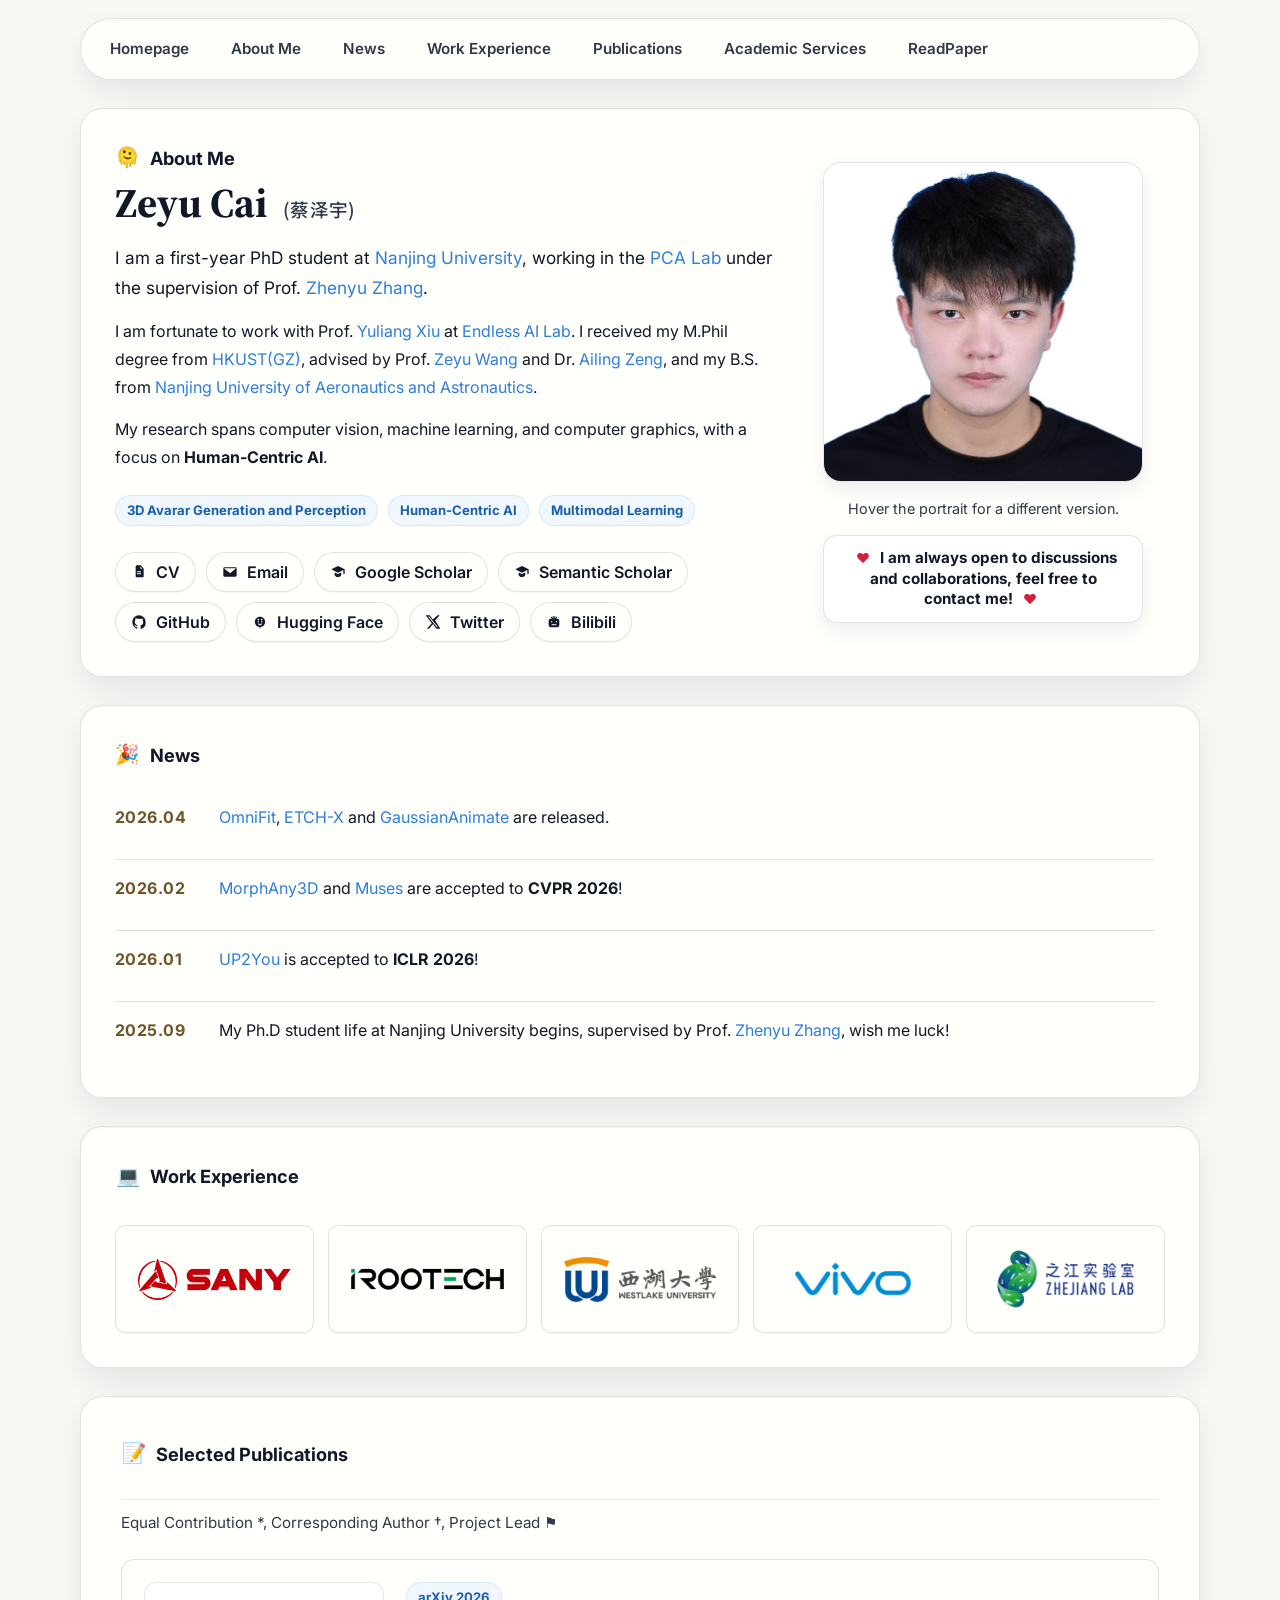
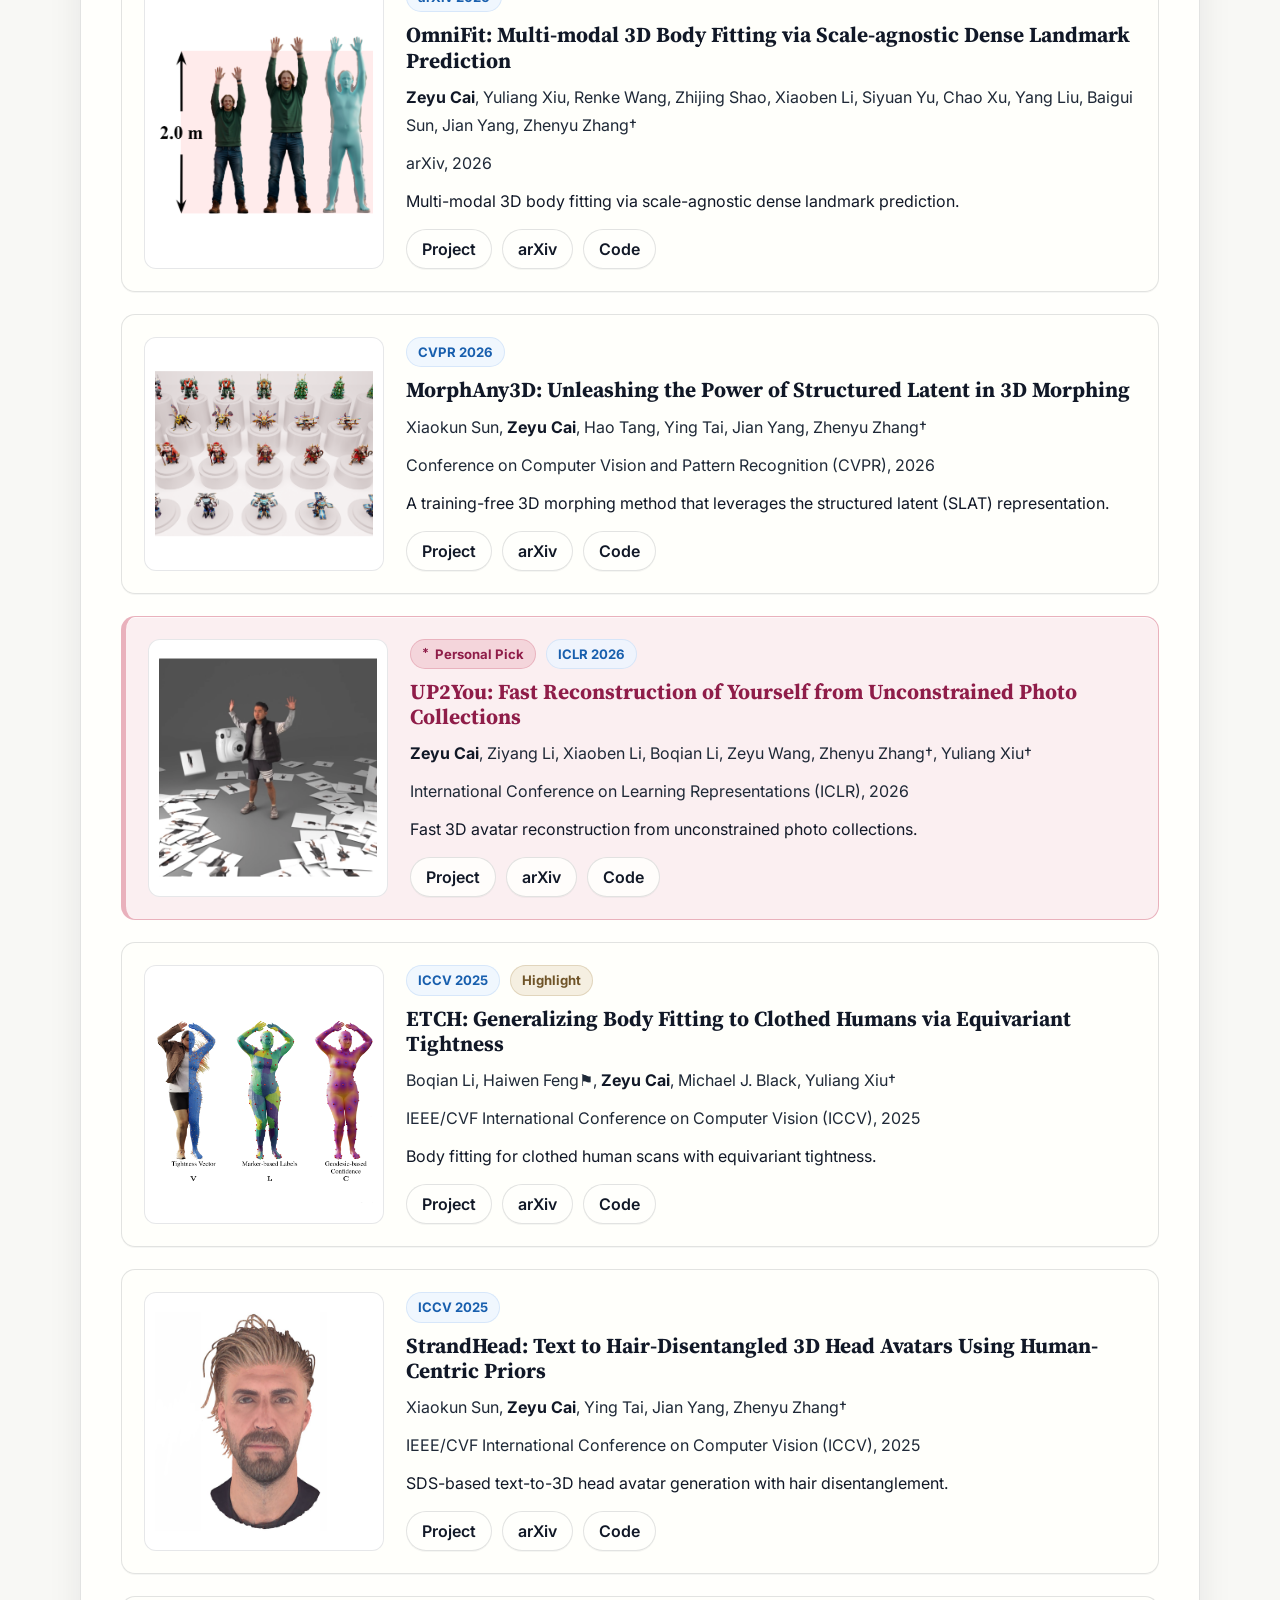
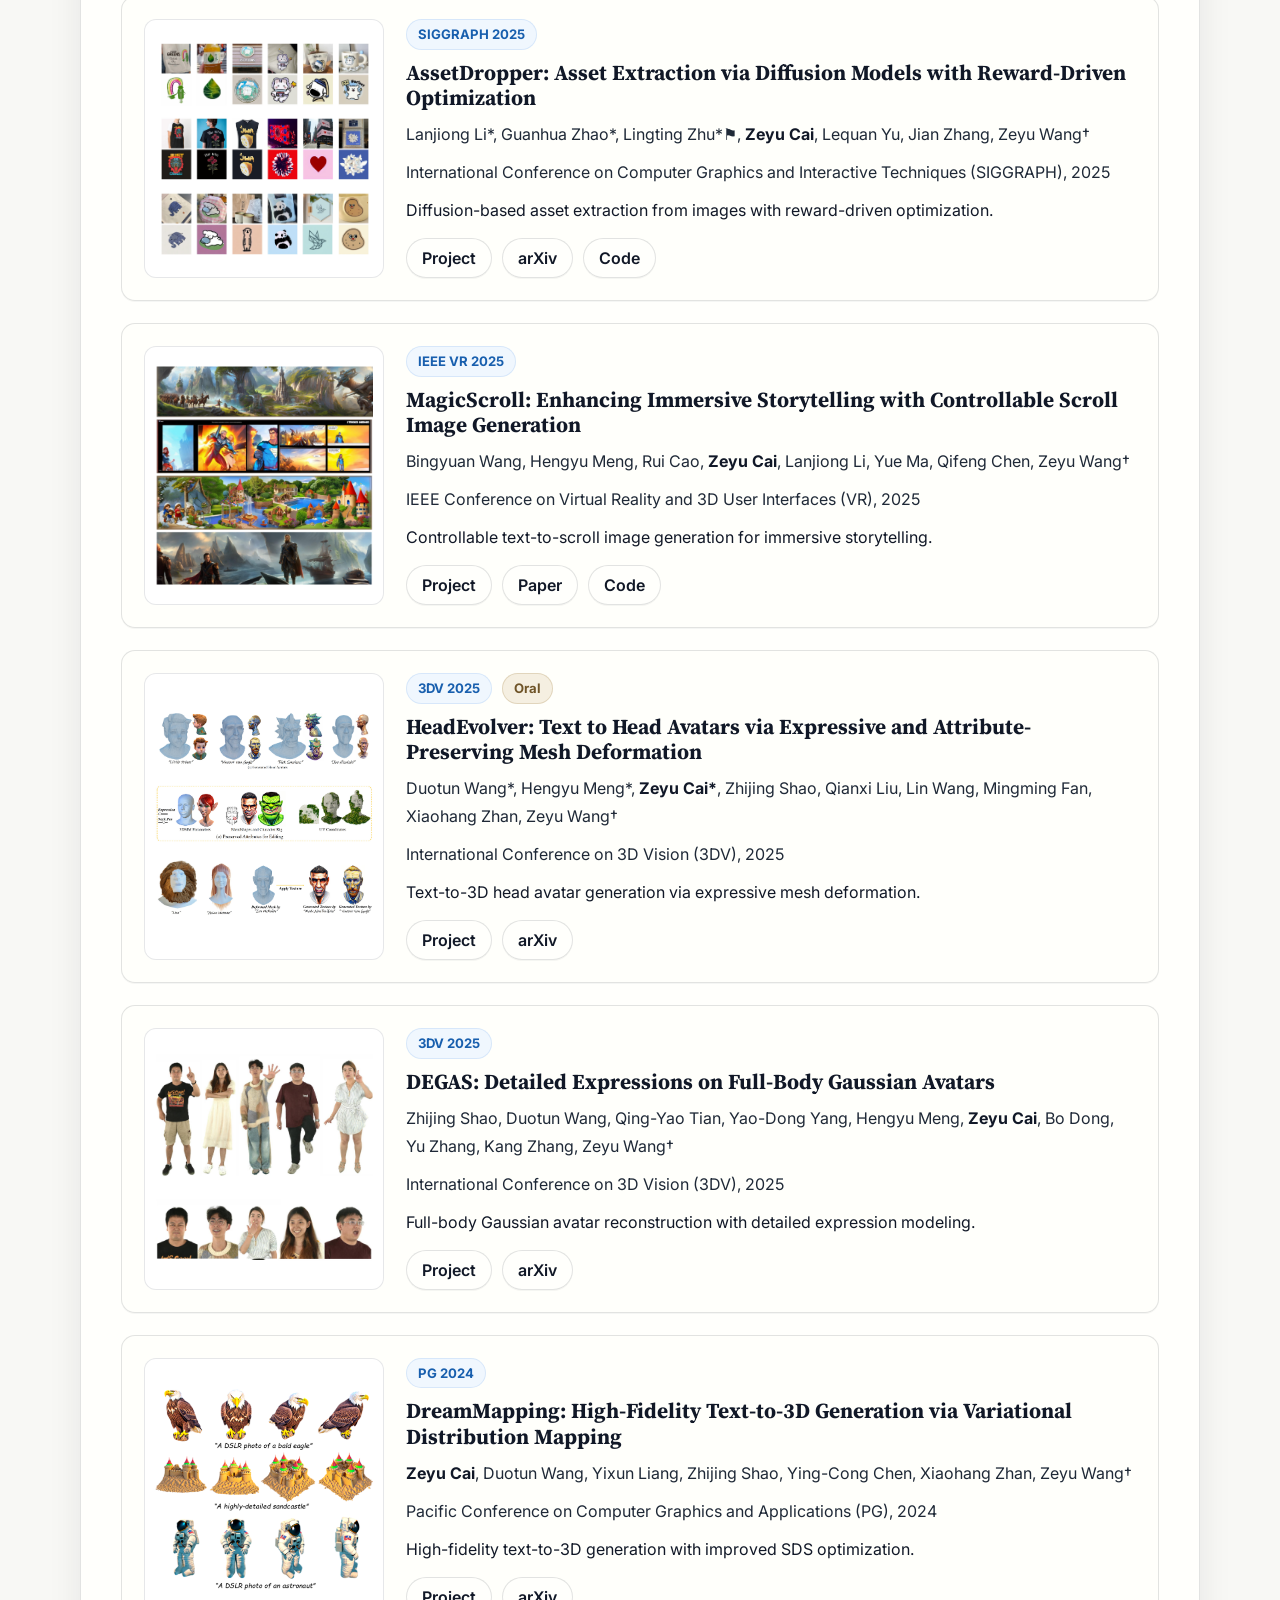
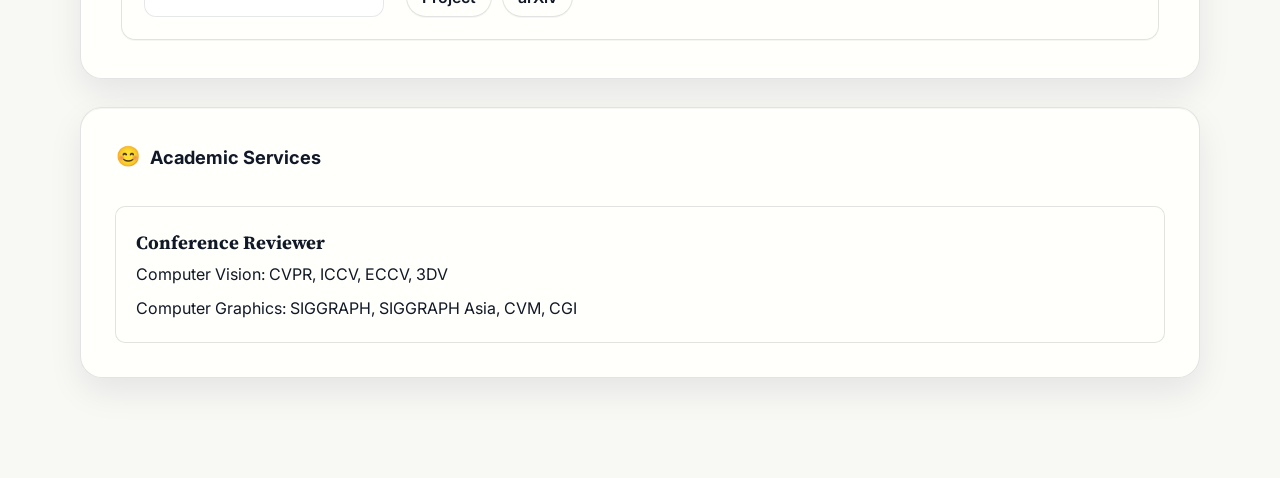
==== commit f0bb04a7: "add readpaper" ====
--- a/index.html
+++ b/index.html
@@ -36,6 +36,7 @@
         <a href="#work">Work Experience</a>
         <a href="#publications">Publications</a>
         <a href="#services">Academic Services</a>
+        <a href="./readpaper/">ReadPaper</a>
       </div>
     </nav>
 
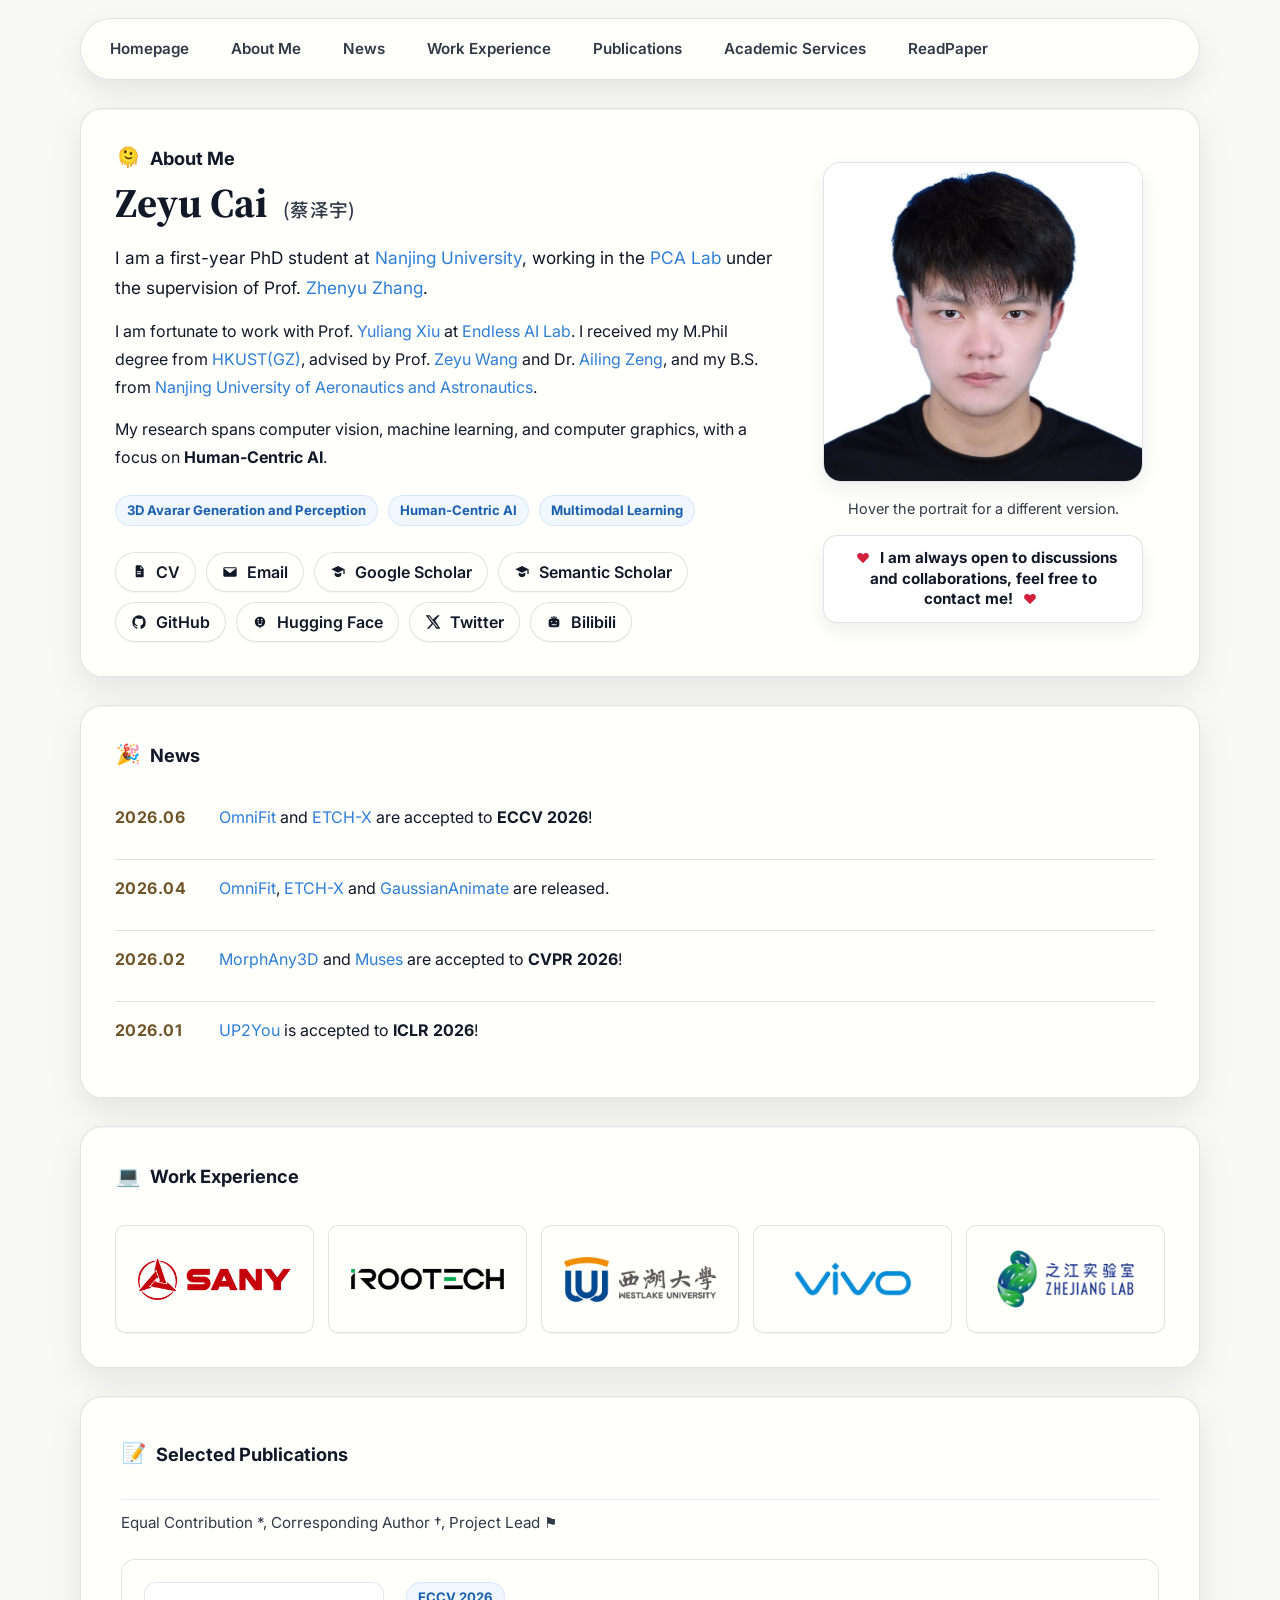
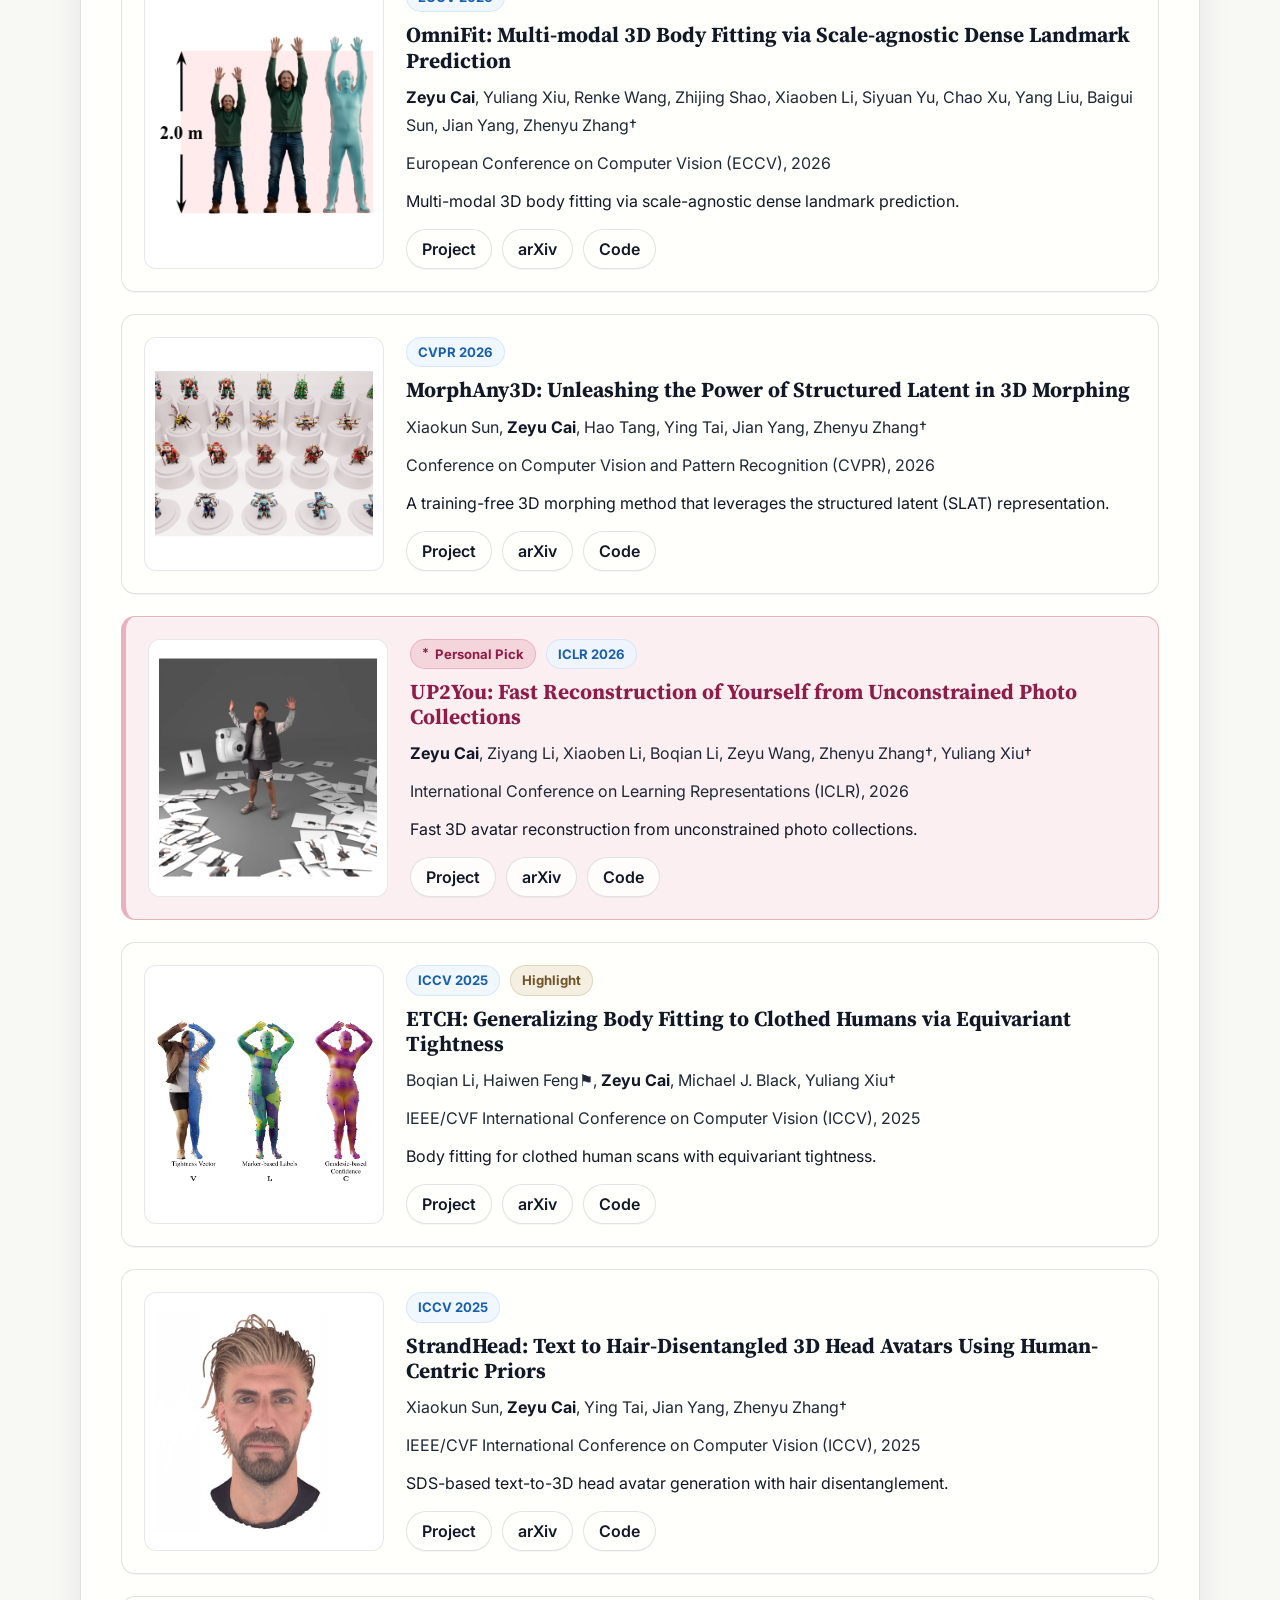
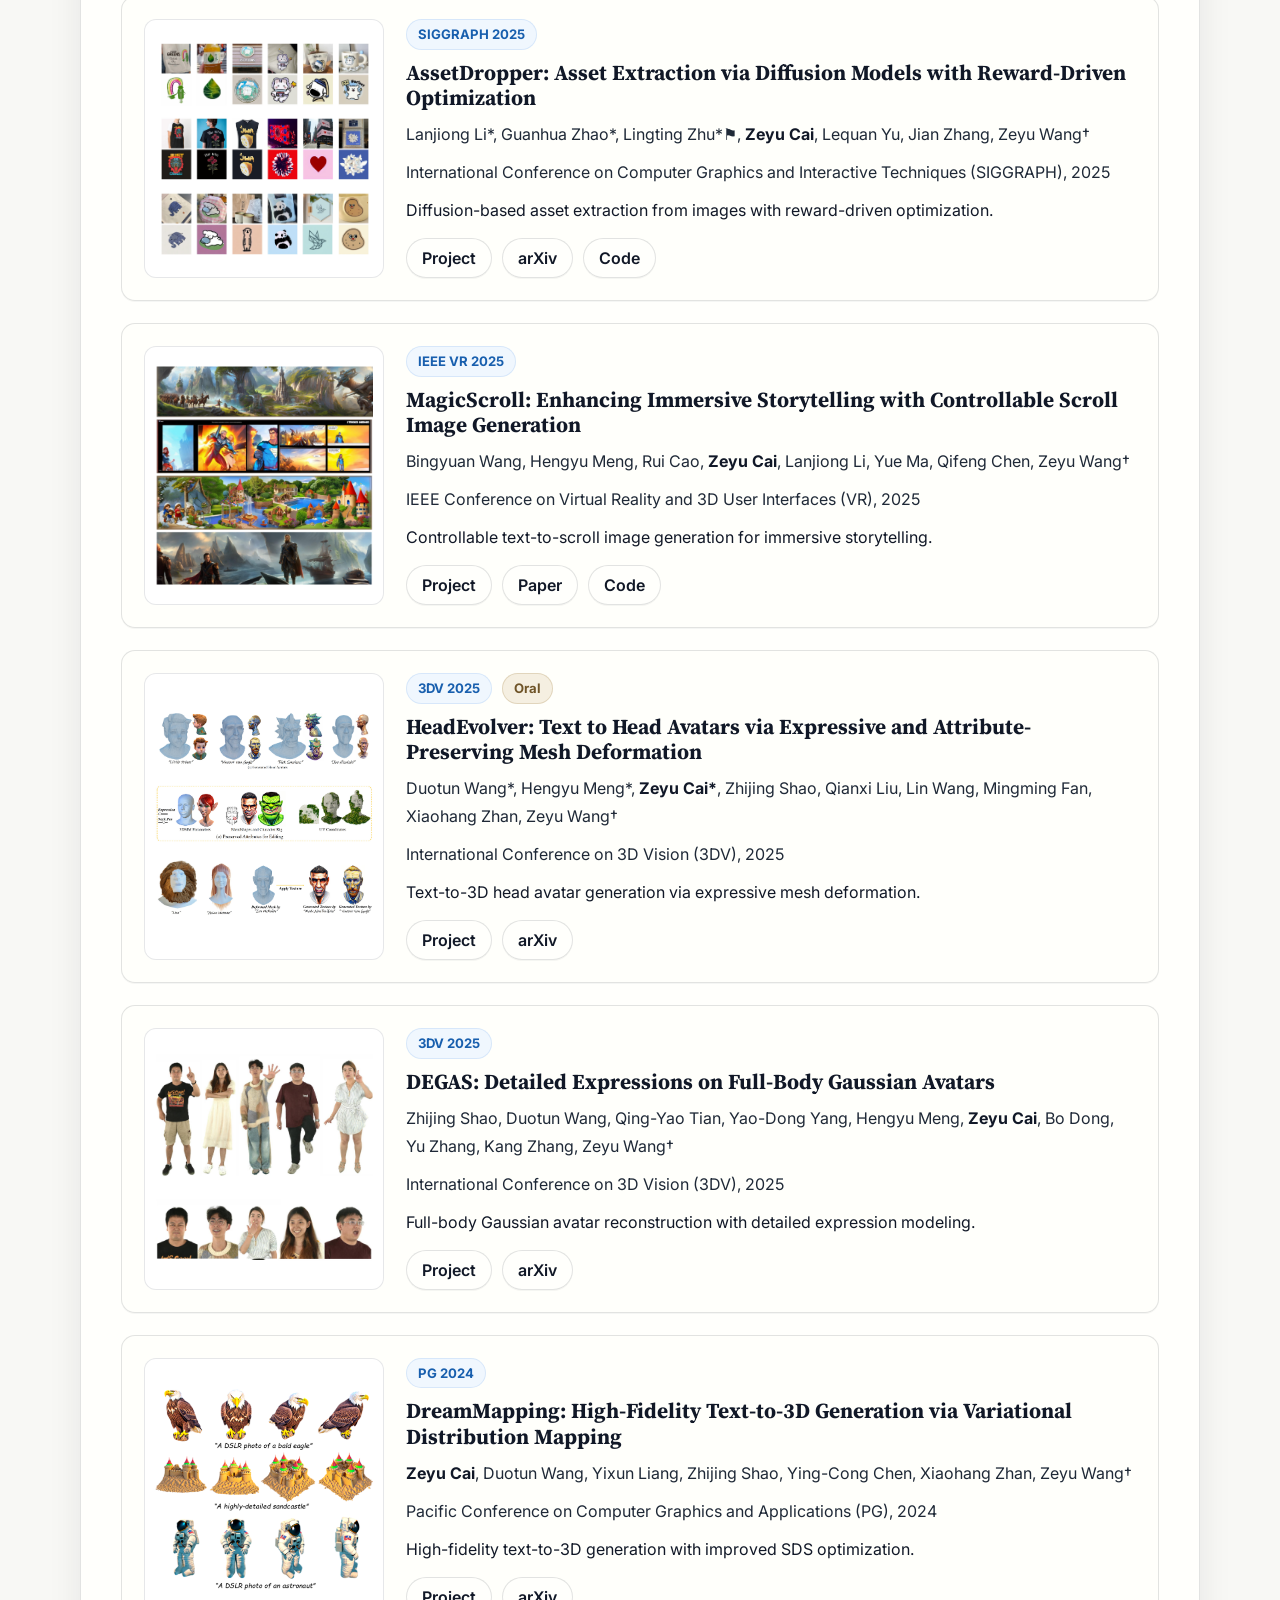
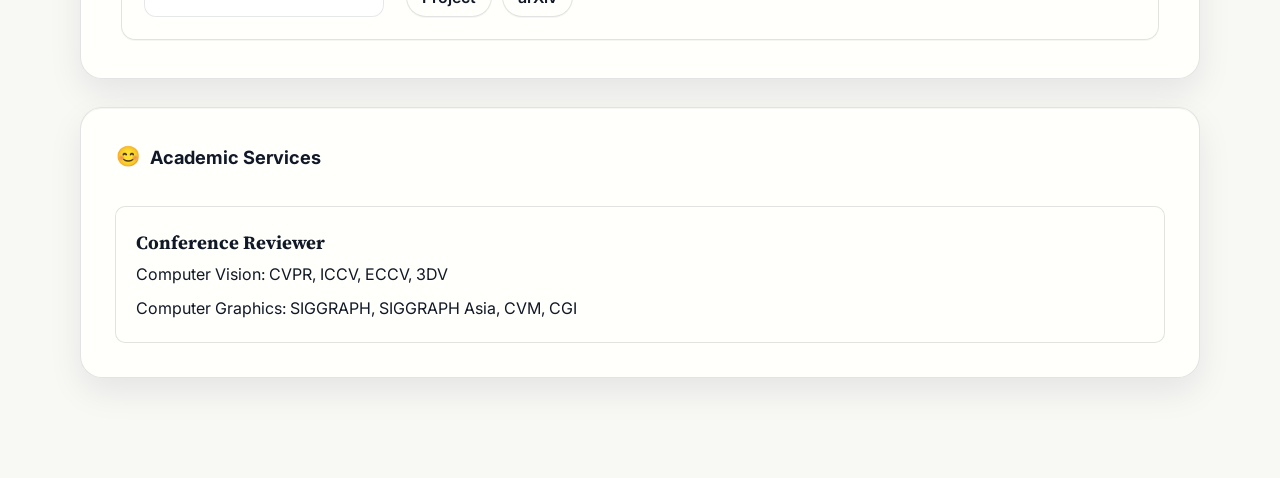
==== commit b63b1975: "omnifit etch-x accepted to eccv" ====
--- a/index.html
+++ b/index.html
@@ -156,6 +156,10 @@
         <div class="news-scroll" aria-label="Latest news">
           <div class="news-list">
             <article class="news-item">
+              <p class="news-date">2026.06</p>
+              <p><a href="https://zcai0612.github.io/OmniFit/">OmniFit</a> and <a href="https://xiaobenli00.github.io/ETCH-X/">ETCH-X</a> are accepted to <strong>ECCV 2026</strong>!</p>
+            </article>
+            <article class="news-item">
               <p class="news-date">2026.04</p>
               <p><a href="https://zcai0612.github.io/OmniFit/">OmniFit</a>, <a href="https://xiaobenli00.github.io/ETCH-X/">ETCH-X</a> and <a href="https://zcai0612.github.io/OmniFit/">GaussianAnimate</a> are released.
             </article>
@@ -235,7 +239,7 @@
             </a>
             <div class="project-body">
               <div class="project-meta">
-                <span class="tag">arXiv 2026</span>
+                <span class="tag">ECCV 2026</span>
               </div>
               <h3>
                 <a href="https://zcai0612.github.io/OmniFit/">
@@ -246,7 +250,7 @@
                 <strong>Zeyu Cai</strong>, Yuliang Xiu, Renke Wang, Zhijing Shao, Xiaoben Li, Siyuan Yu,
                 Chao Xu, Yang Liu, Baigui Sun, Jian Yang, Zhenyu Zhang&dagger;
               </p>
-              <p class="venue">arXiv, 2026</p>
+              <p class="venue">European Conference on Computer Vision (ECCV), 2026</p>
               <p>Multi-modal 3D body fitting via scale-agnostic dense landmark prediction.</p>
               <p class="links">
                 <a href="https://zcai0612.github.io/OmniFit/">Project</a>
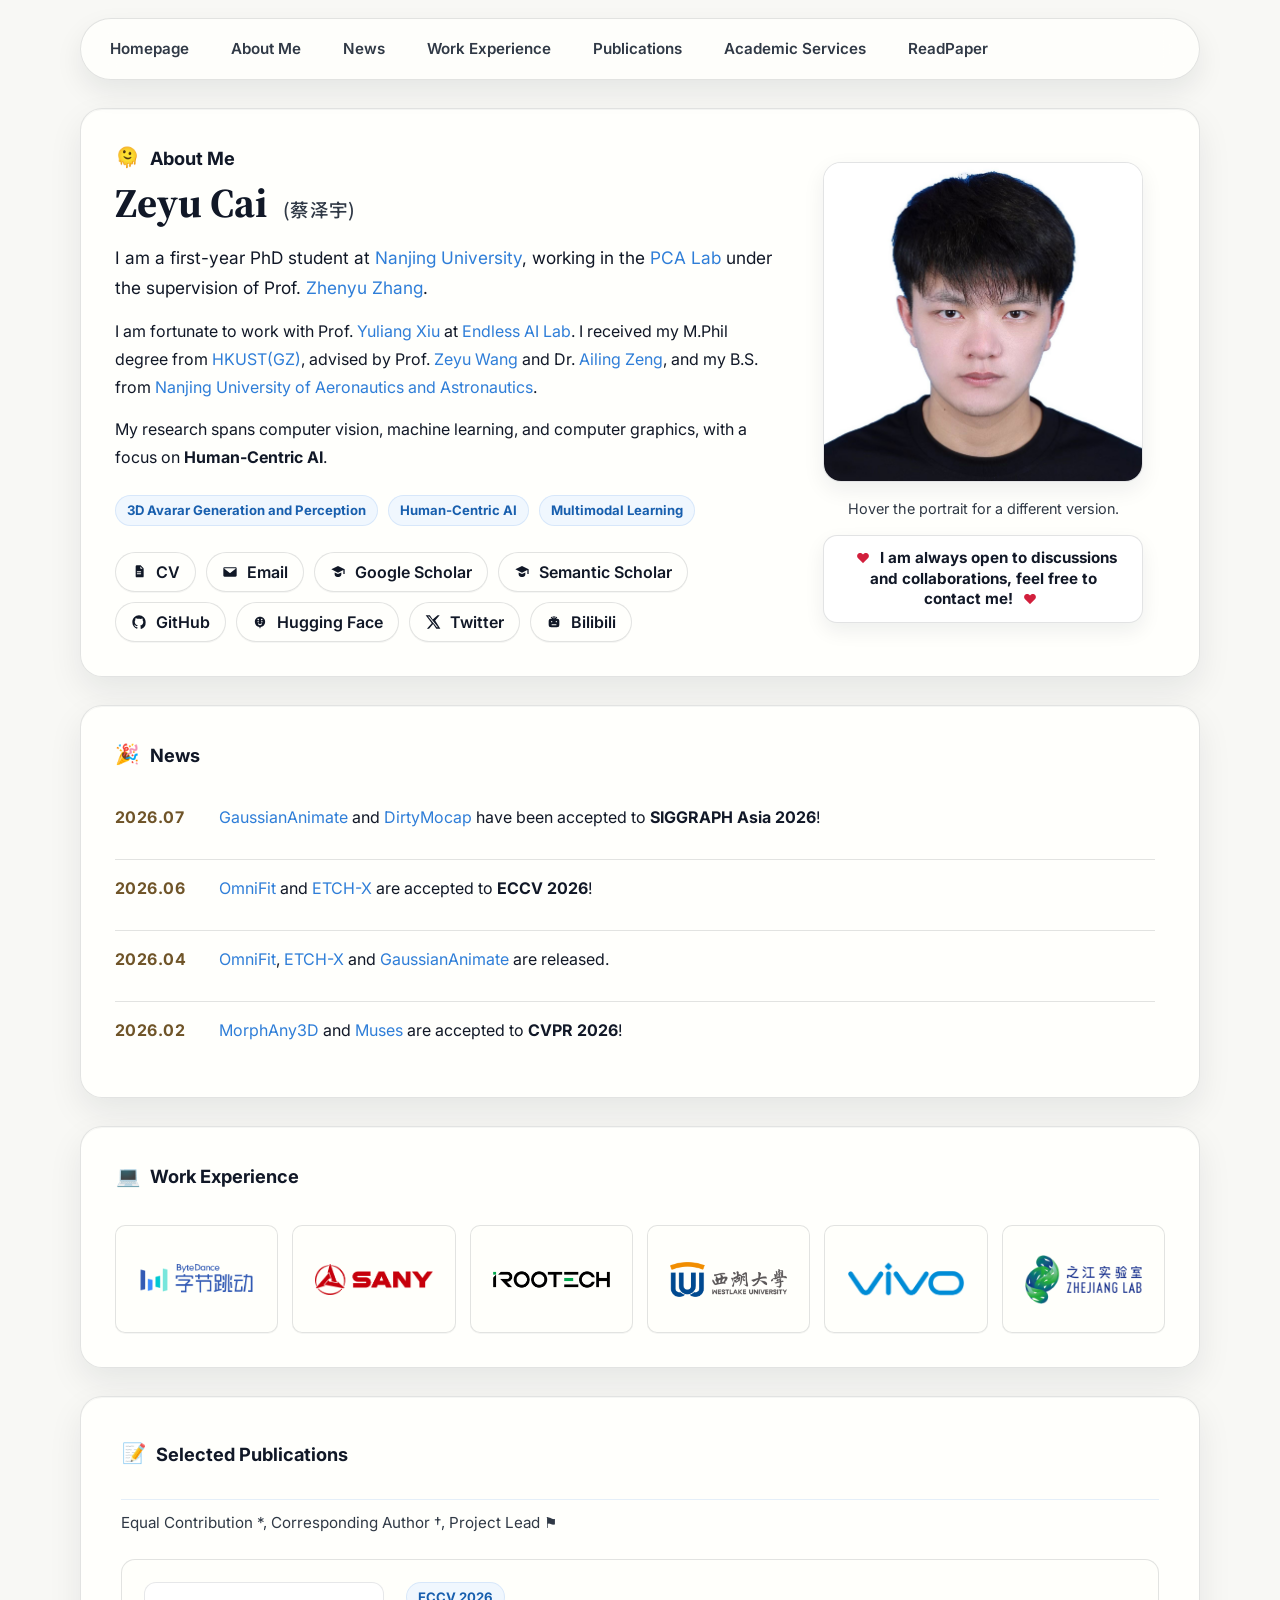
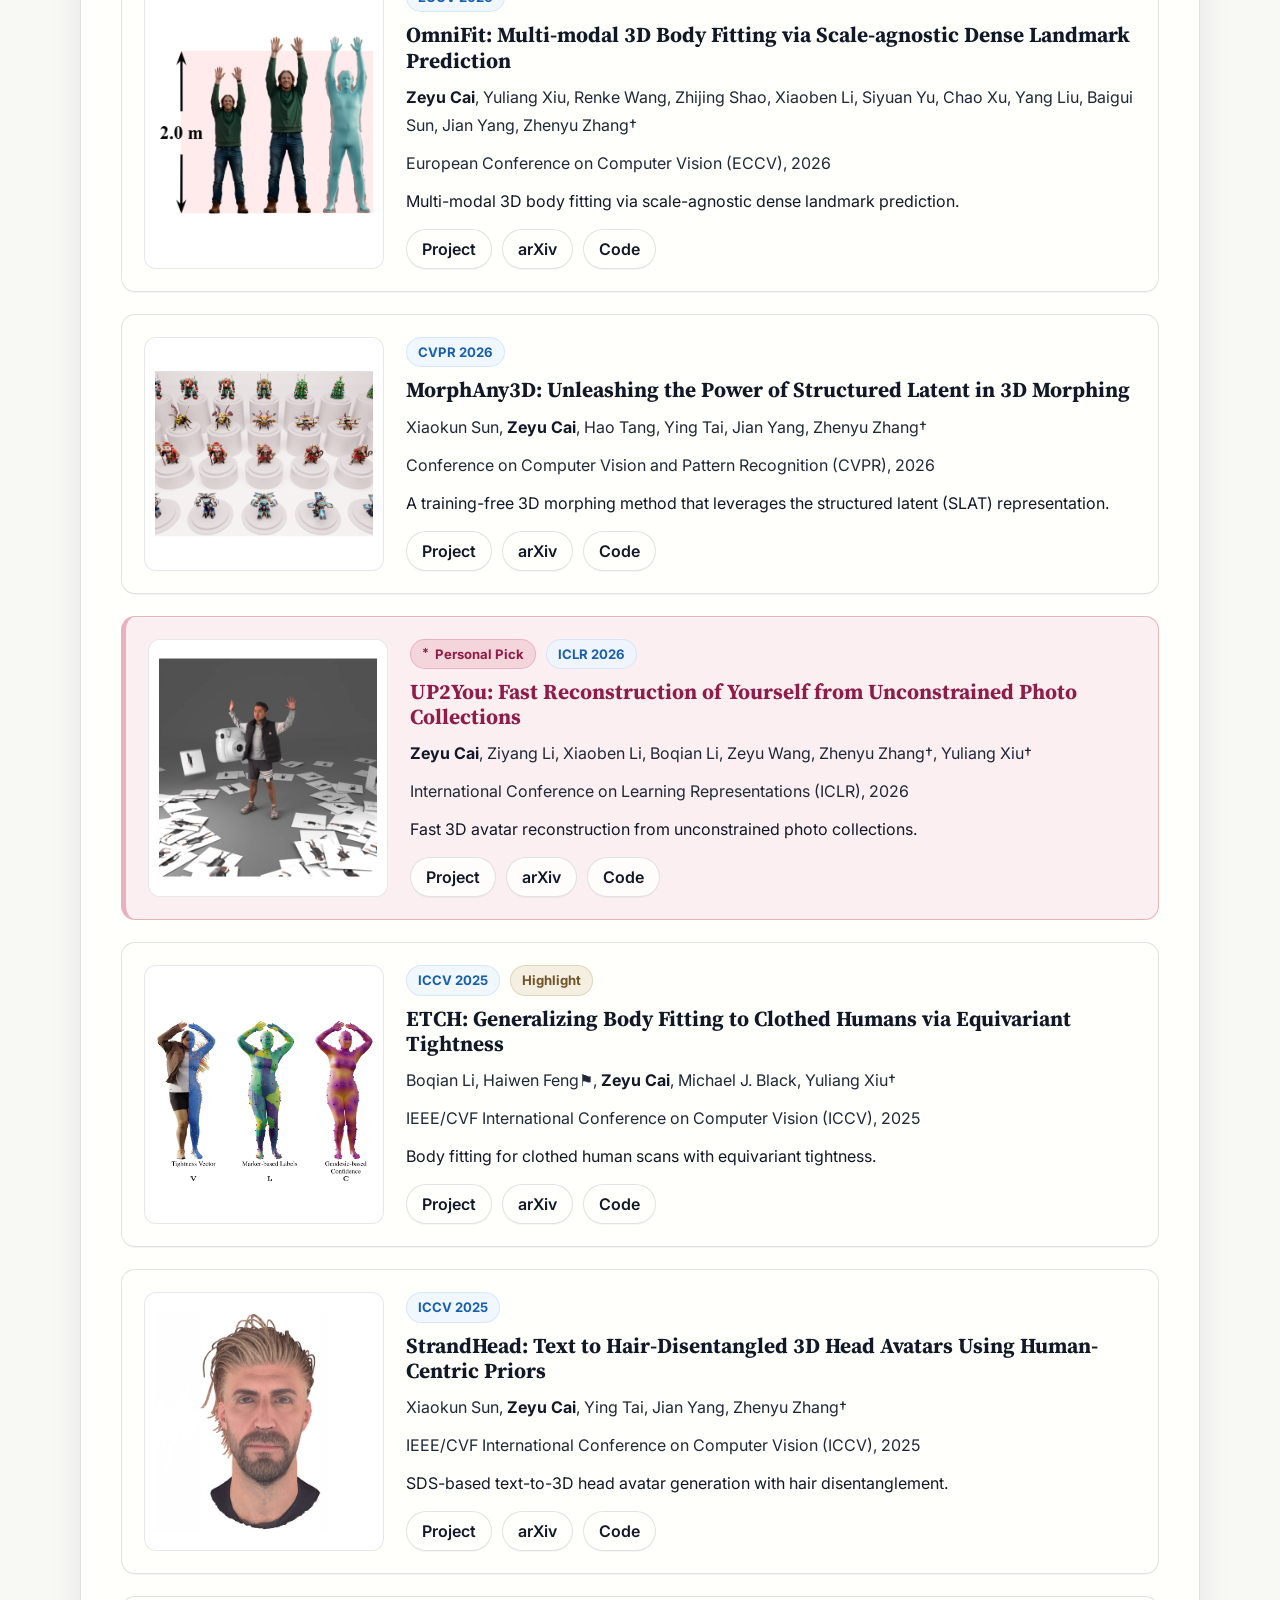
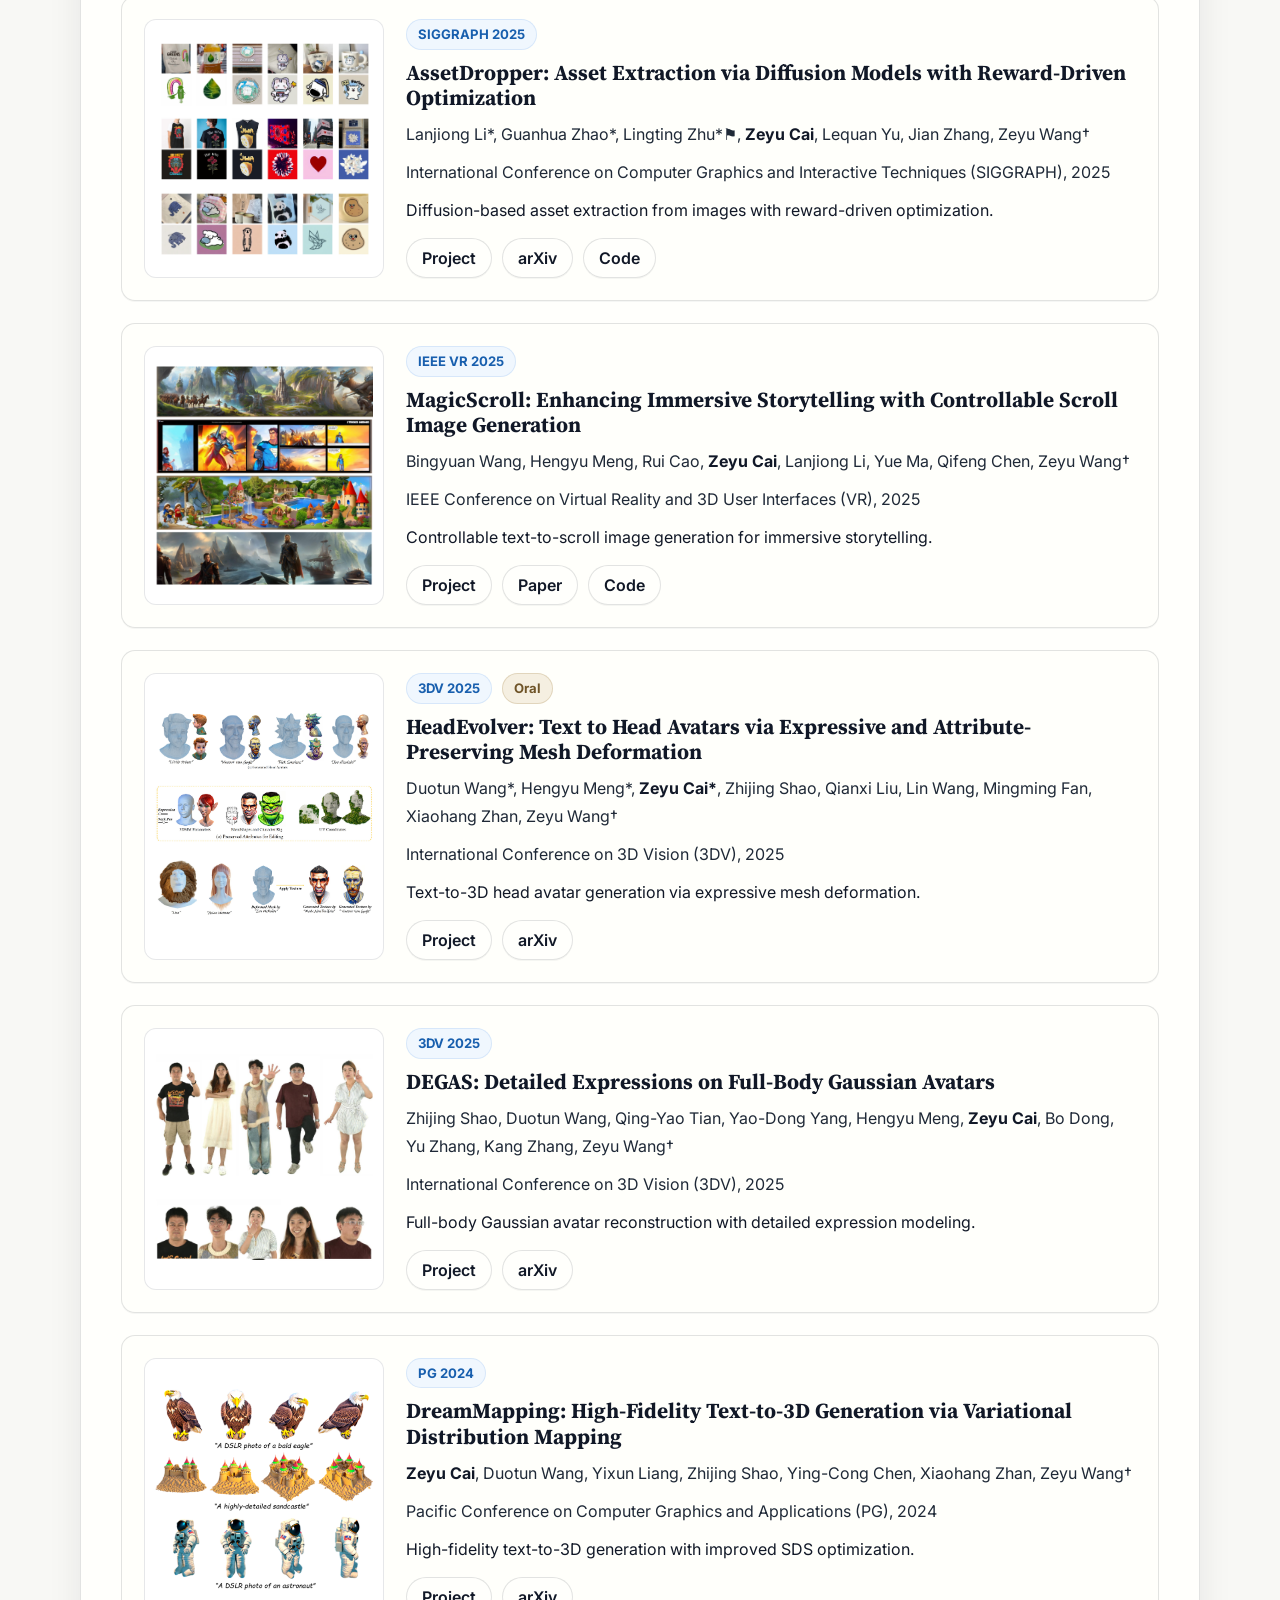
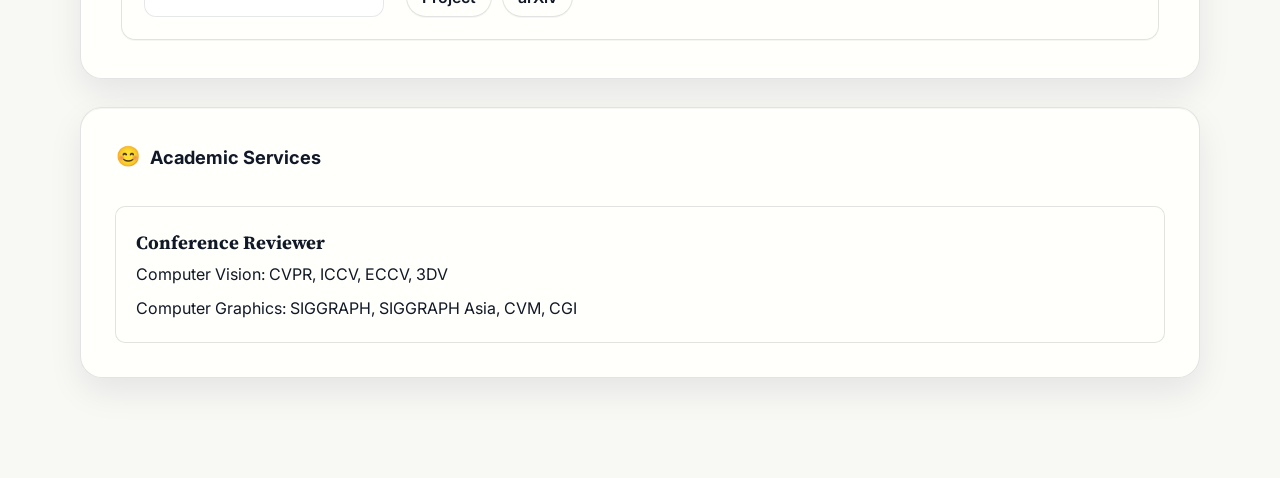
==== commit 64b873f7: "add siga 2026 acc" ====
--- a/index.html
+++ b/index.html
@@ -156,12 +156,16 @@
         <div class="news-scroll" aria-label="Latest news">
           <div class="news-list">
             <article class="news-item">
+              <p class="news-date">2026.07</p>
+              <p><a href="https://cookmaker.cn/gaussianimate/">GaussianAnimate</a> and <a href="https://zcai0612.github.io/">DirtyMocap</a> have been accepted to <strong>SIGGRAPH Asia 2026</strong>!</p>
+            </article>
+            <article class="news-item">
               <p class="news-date">2026.06</p>
               <p><a href="https://zcai0612.github.io/OmniFit/">OmniFit</a> and <a href="https://xiaobenli00.github.io/ETCH-X/">ETCH-X</a> are accepted to <strong>ECCV 2026</strong>!</p>
             </article>
             <article class="news-item">
               <p class="news-date">2026.04</p>
-              <p><a href="https://zcai0612.github.io/OmniFit/">OmniFit</a>, <a href="https://xiaobenli00.github.io/ETCH-X/">ETCH-X</a> and <a href="https://zcai0612.github.io/OmniFit/">GaussianAnimate</a> are released.
+              <p><a href="https://zcai0612.github.io/OmniFit/">OmniFit</a>, <a href="https://xiaobenli00.github.io/ETCH-X/">ETCH-X</a> and <a href="https://cookmaker.cn/gaussianimate/">GaussianAnimate</a> are released.
             </article>
             <article class="news-item">
               <p class="news-date">2026.02</p>
@@ -200,9 +204,9 @@
           </p>
         </div>
         <div class="work-logo-strip" aria-label="Work experience organizations">
-          <!-- <a class="work-logo logo-wide" href="https://www.bytedance.com/" target="_blank" rel="noopener noreferrer" aria-label="ByteDance">
+          <a class="work-logo logo-wide" href="https://www.bytedance.com/" target="_blank" rel="noopener noreferrer" aria-label="ByteDance">
             <img src="imgs/work/bytedance.png" alt="ByteDance" loading="lazy">
-          </a> -->
+          </a>
           <a class="work-logo logo-compact" href="https://www.sanygroup.com/" target="_blank" rel="noopener noreferrer" aria-label="SANY">
             <img src="imgs/work/sany.png" alt="SANY" loading="lazy">
           </a>
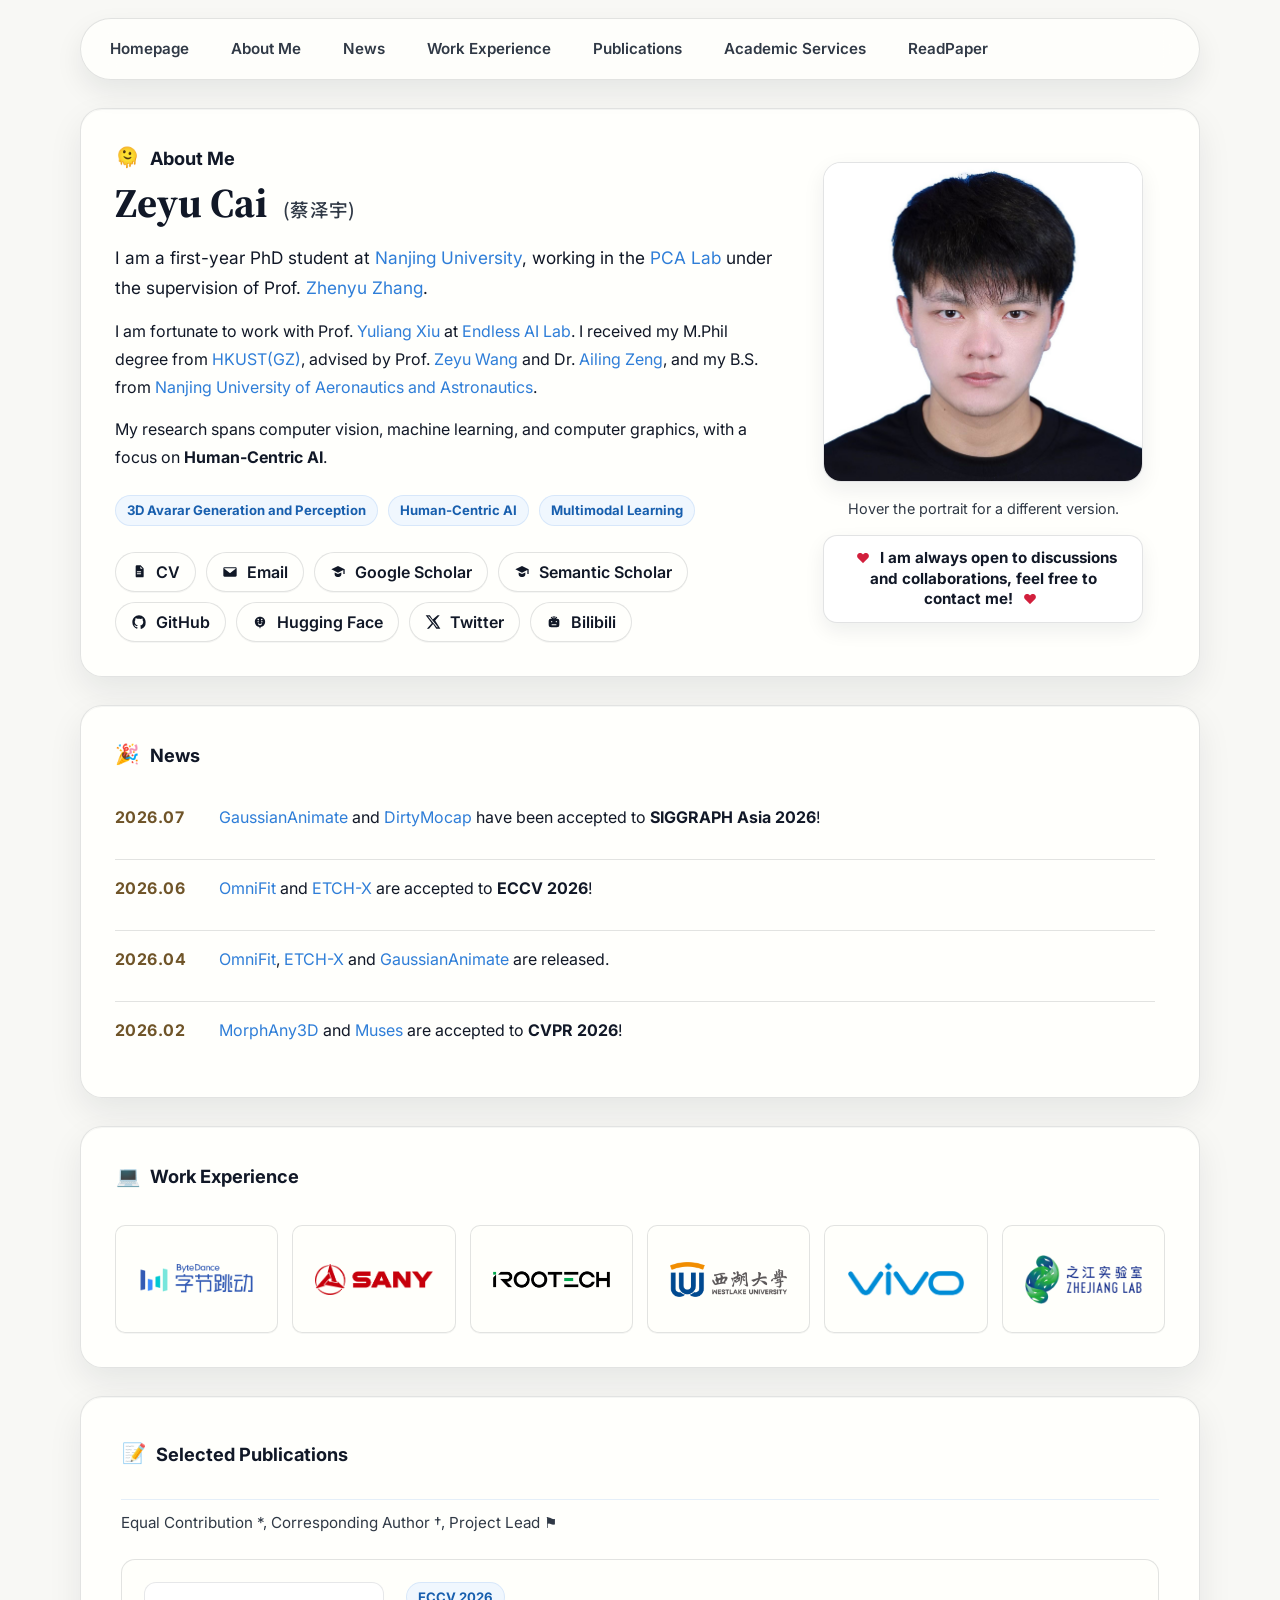
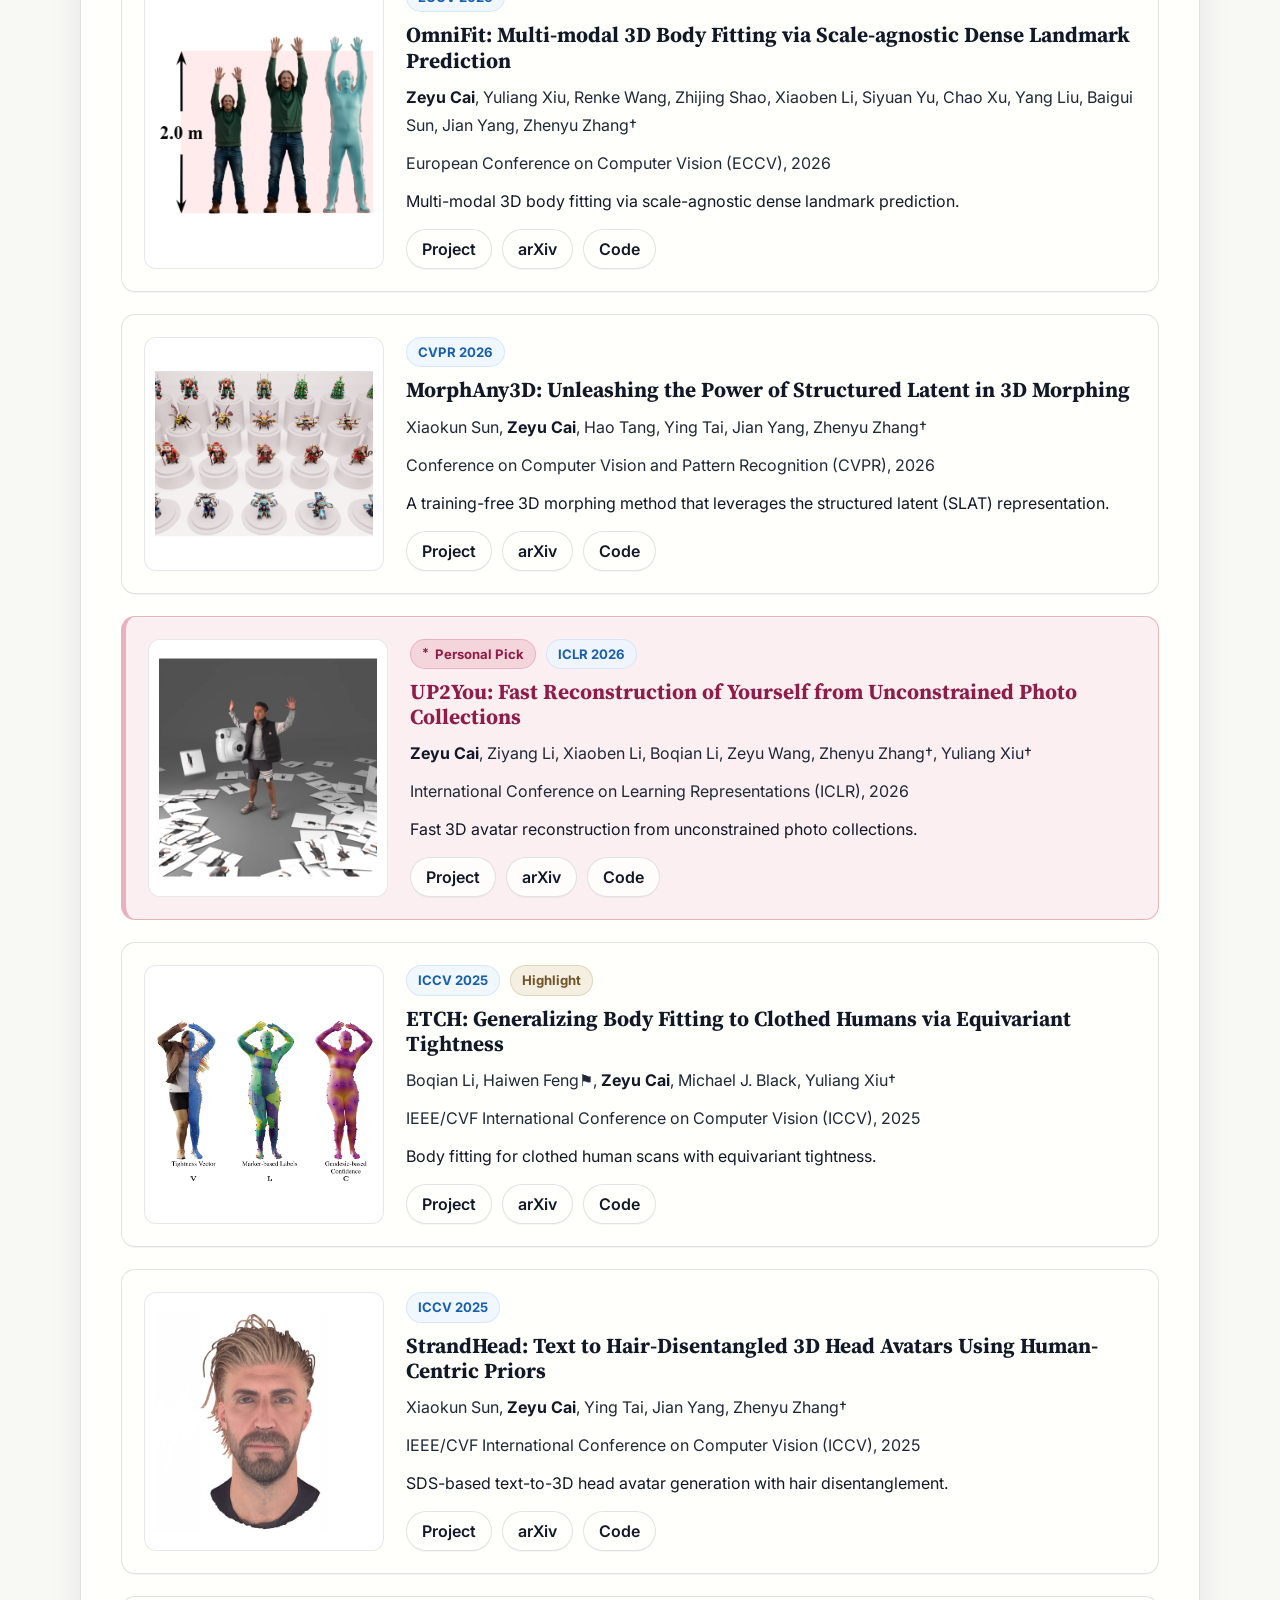
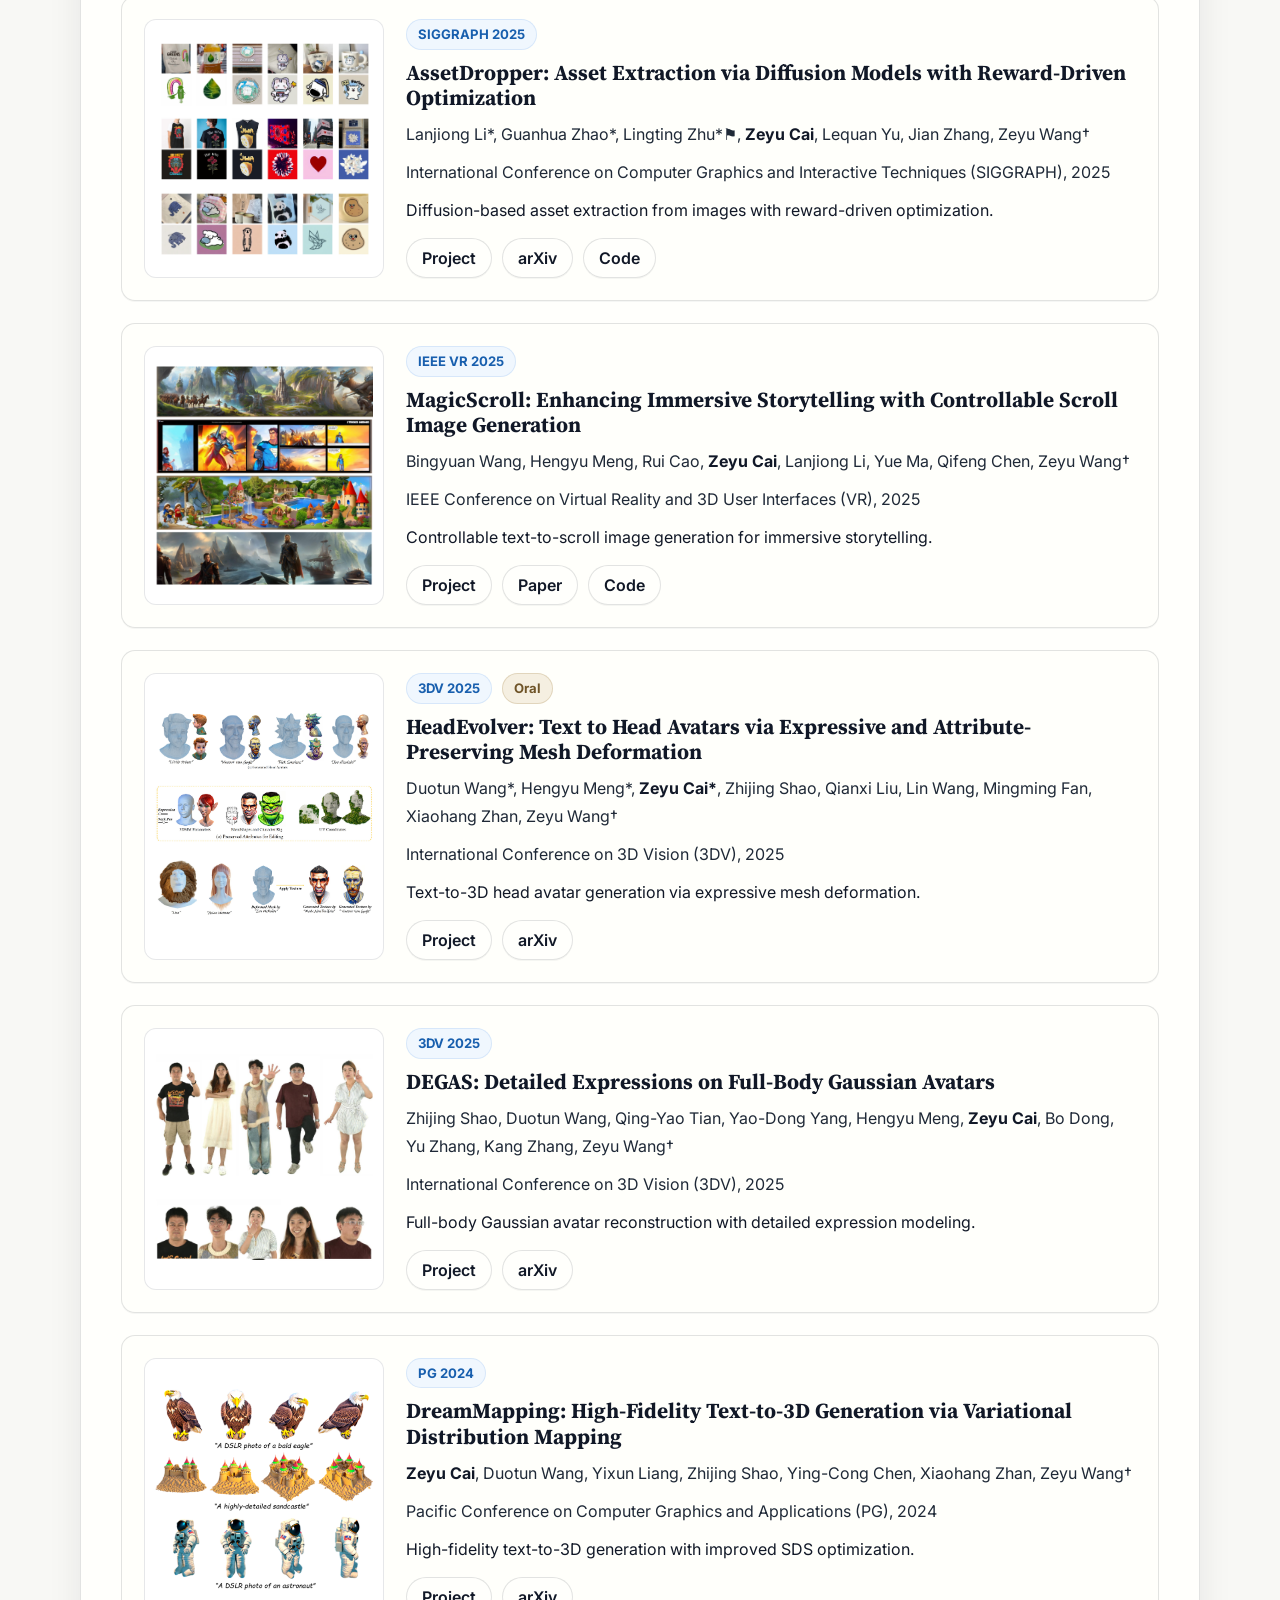
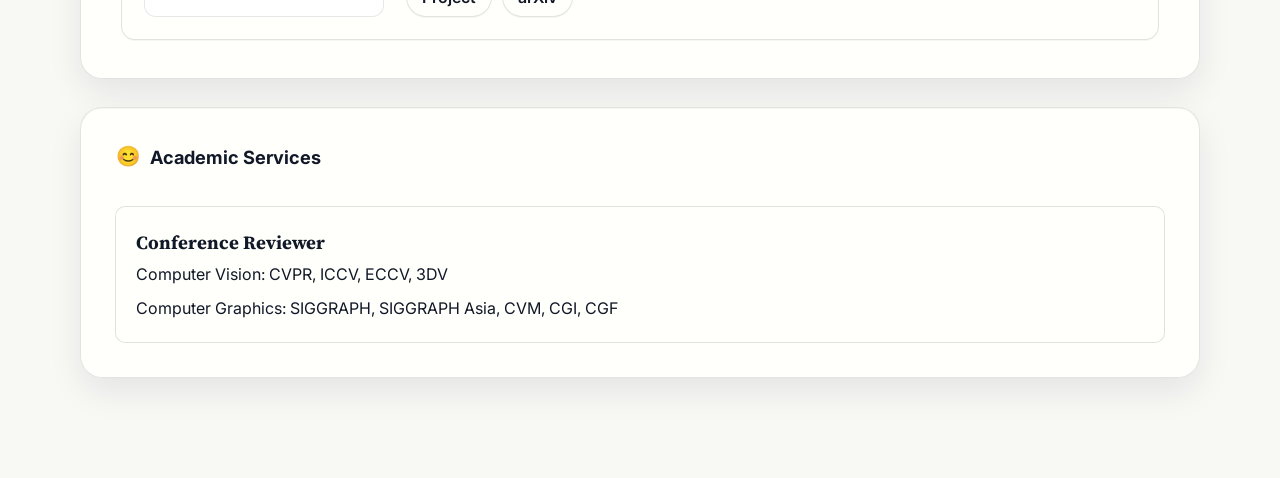
==== commit 9117a722: "add siga 2026 acc" ====
--- a/index.html
+++ b/index.html
@@ -526,7 +526,7 @@
           <div>
             <h3>Conference Reviewer</h3>
             <p>Computer Vision: CVPR, ICCV, ECCV, 3DV</p>
-            <p>Computer Graphics: SIGGRAPH, SIGGRAPH Asia, CVM, CGI</p>
+            <p>Computer Graphics: SIGGRAPH, SIGGRAPH Asia, CVM, CGI, CGF</p>
           </div>
         </div>
       </section>
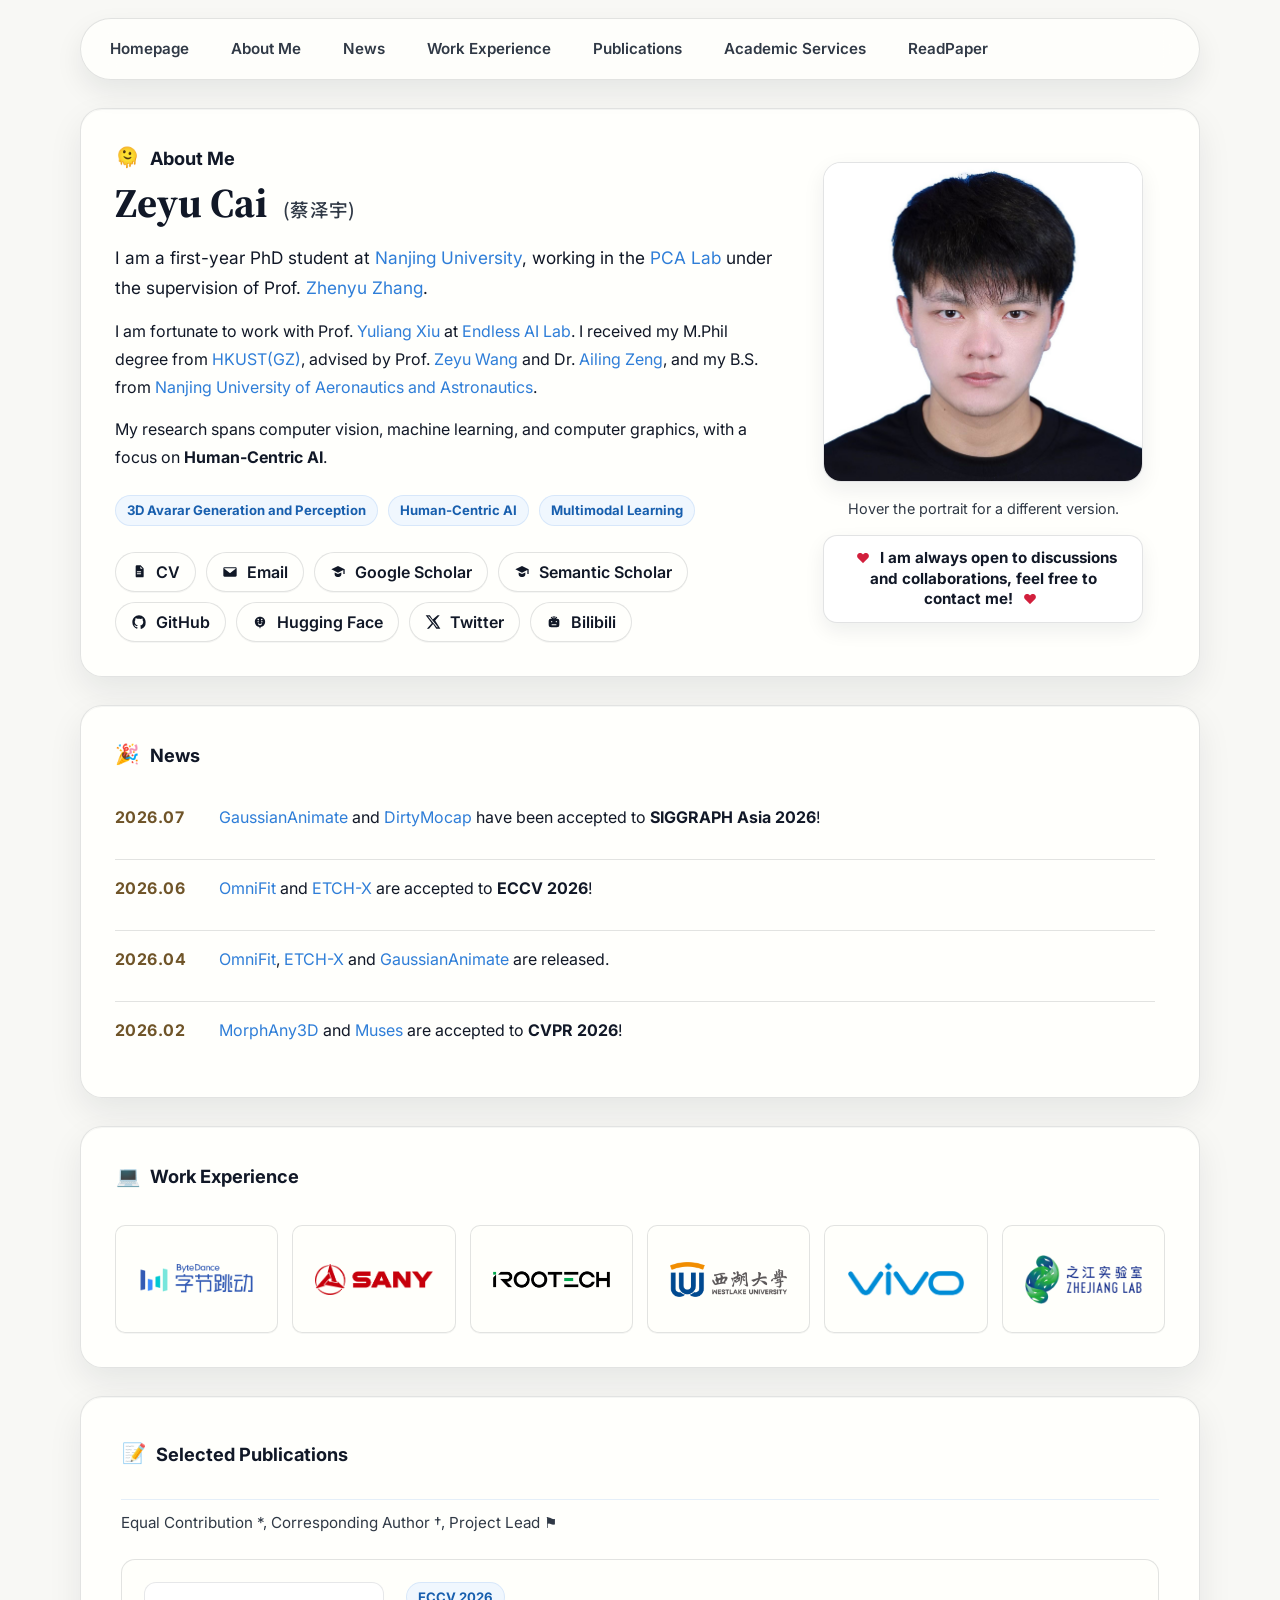
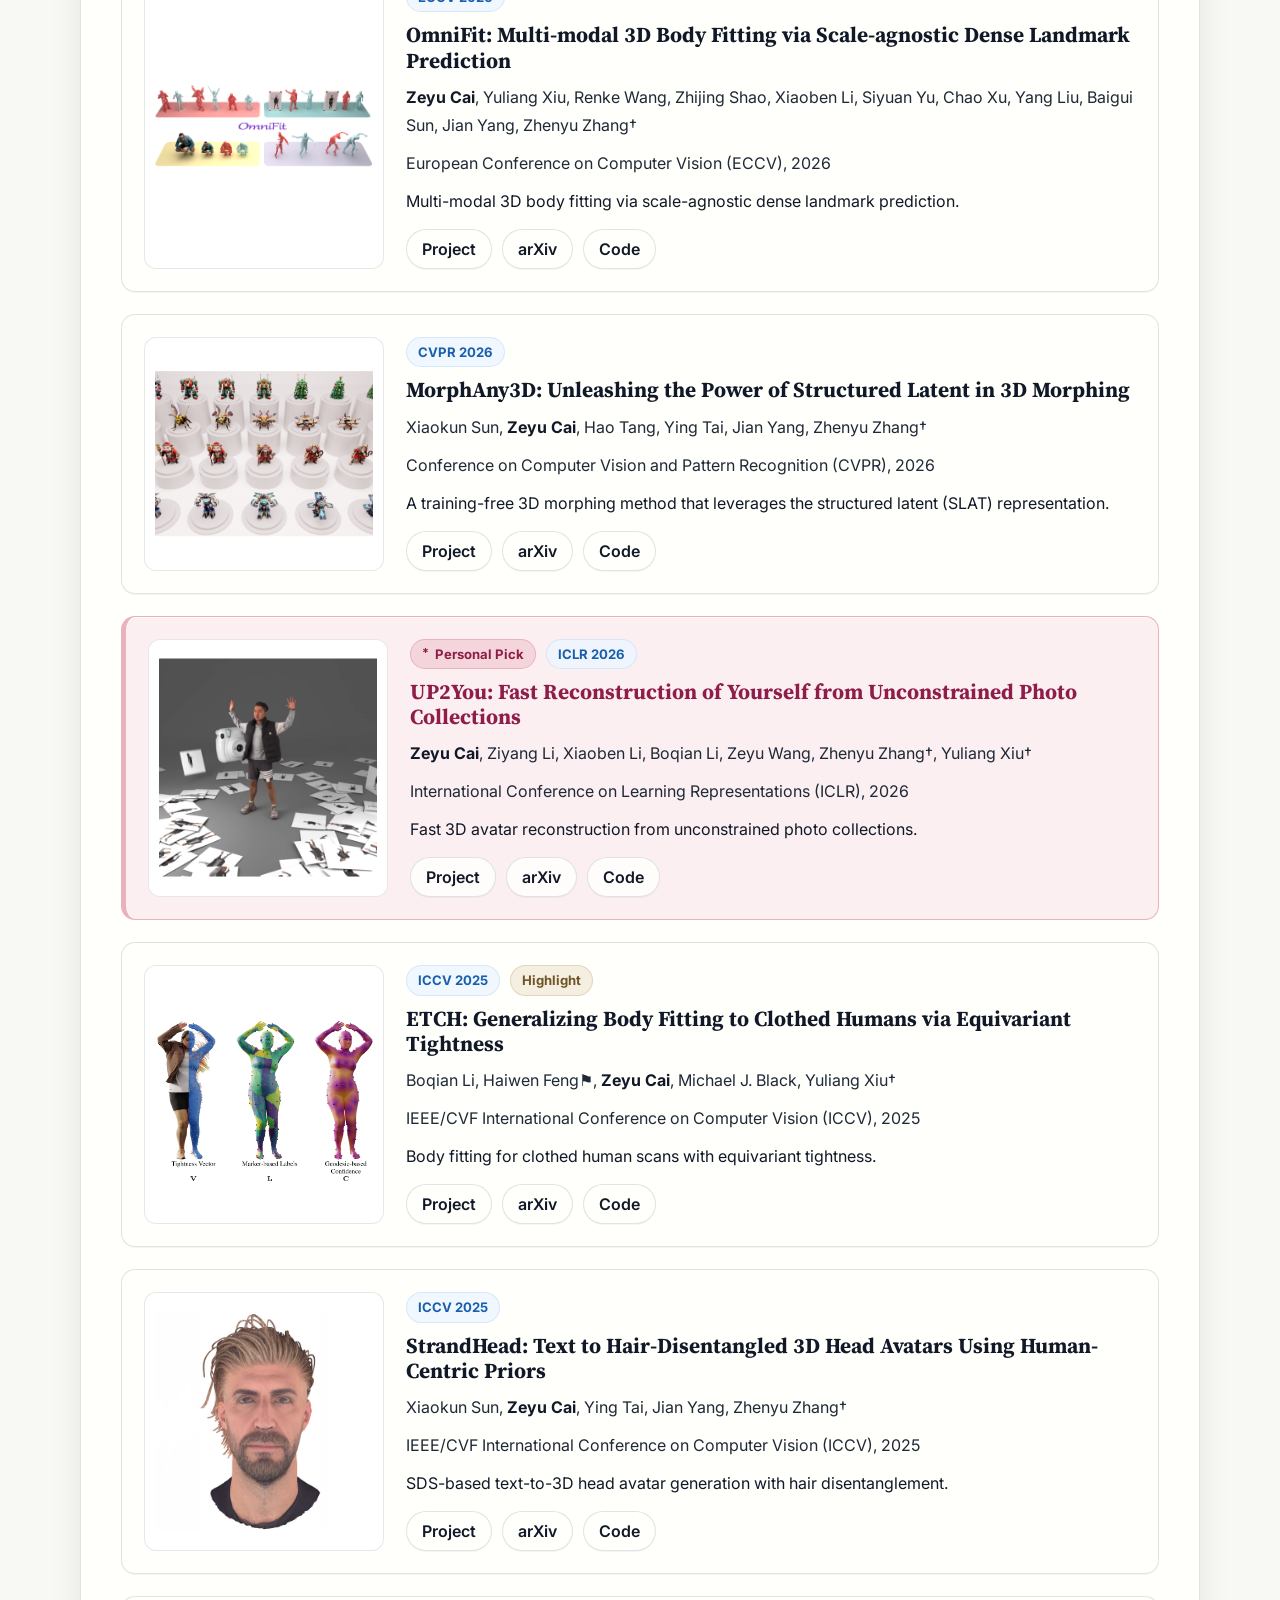
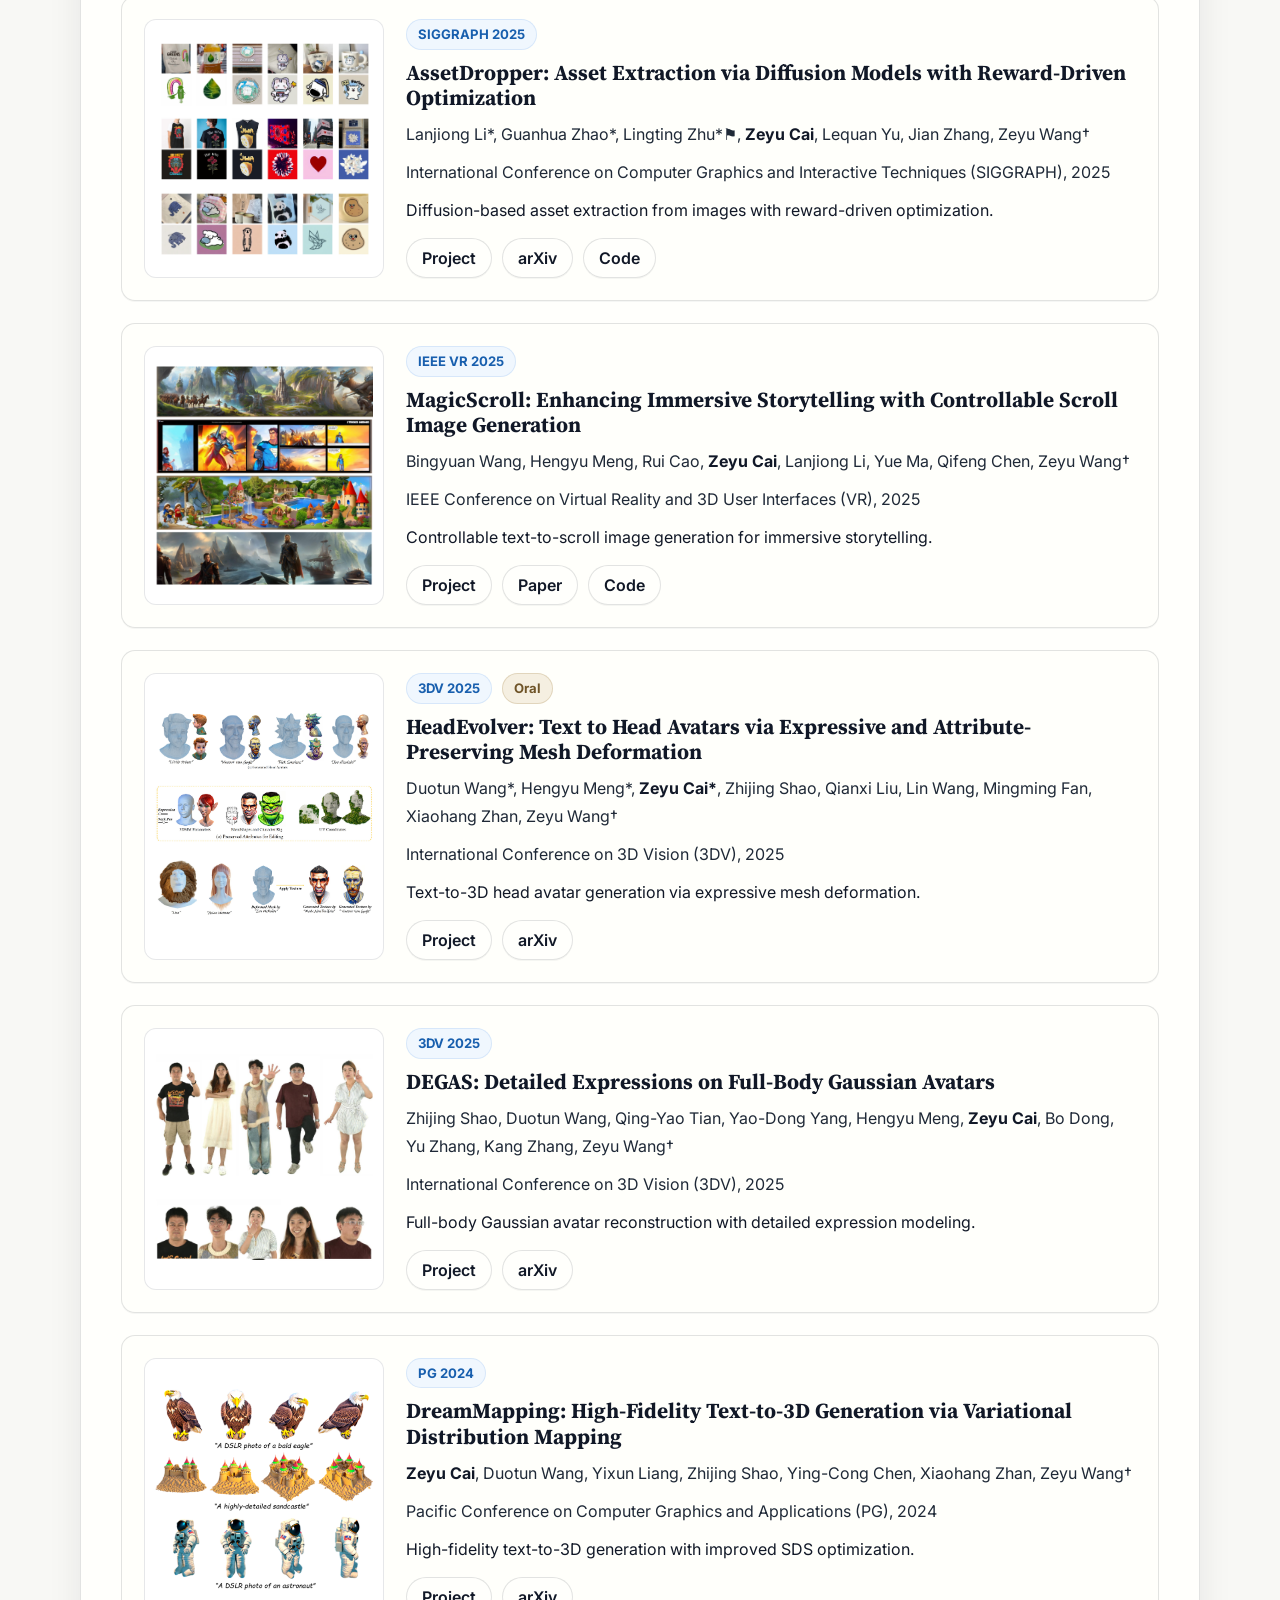
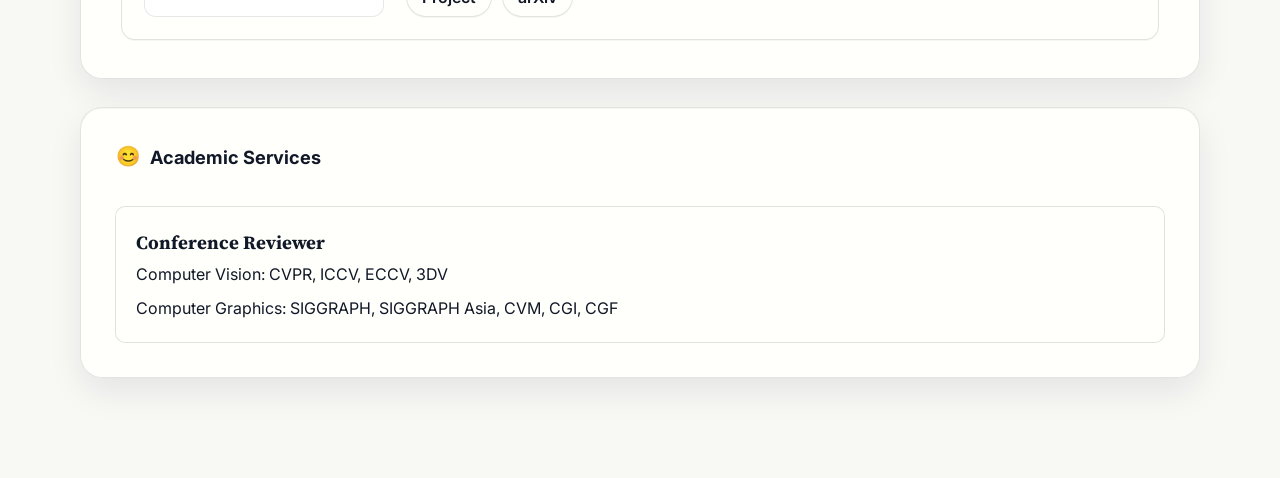
==== commit 98e0626d: "add OmniFit video" ====
--- a/index.html
+++ b/index.html
@@ -238,8 +238,11 @@
 
         <div class="projects">
           <article class="project">
-            <a class="project-media" href="https://zcai0612.github.io/OmniFit/">
+            <a class="project-media" href="https://zcai0612.github.io/OmniFit/"  data-hover-preview>
               <img src="imgs/projects/OmniFit.png" alt="OmniFit project teaser">
+              <video muted loop playsinline preload="metadata">
+                <source src="imgs/projects/OmniFit.mp4" type="video/mp4">
+              </video>
             </a>
             <div class="project-body">
               <div class="project-meta">
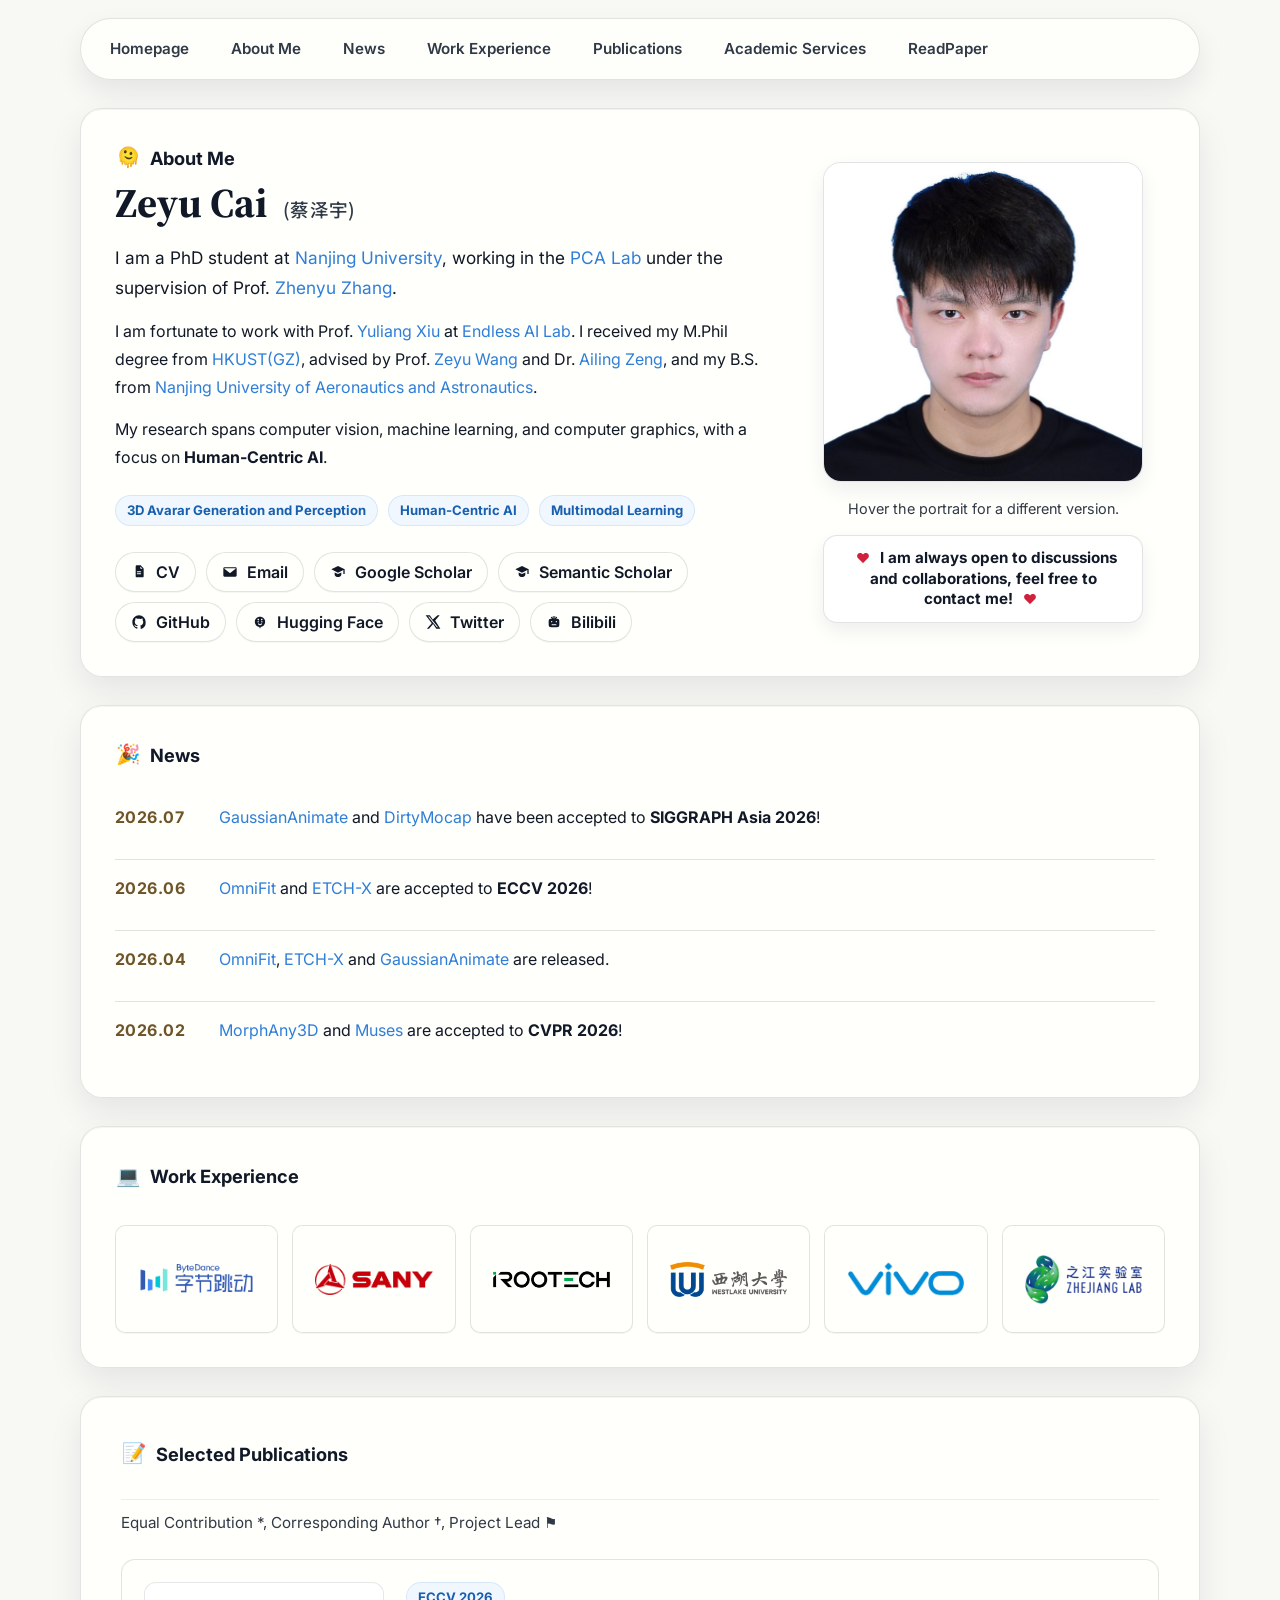
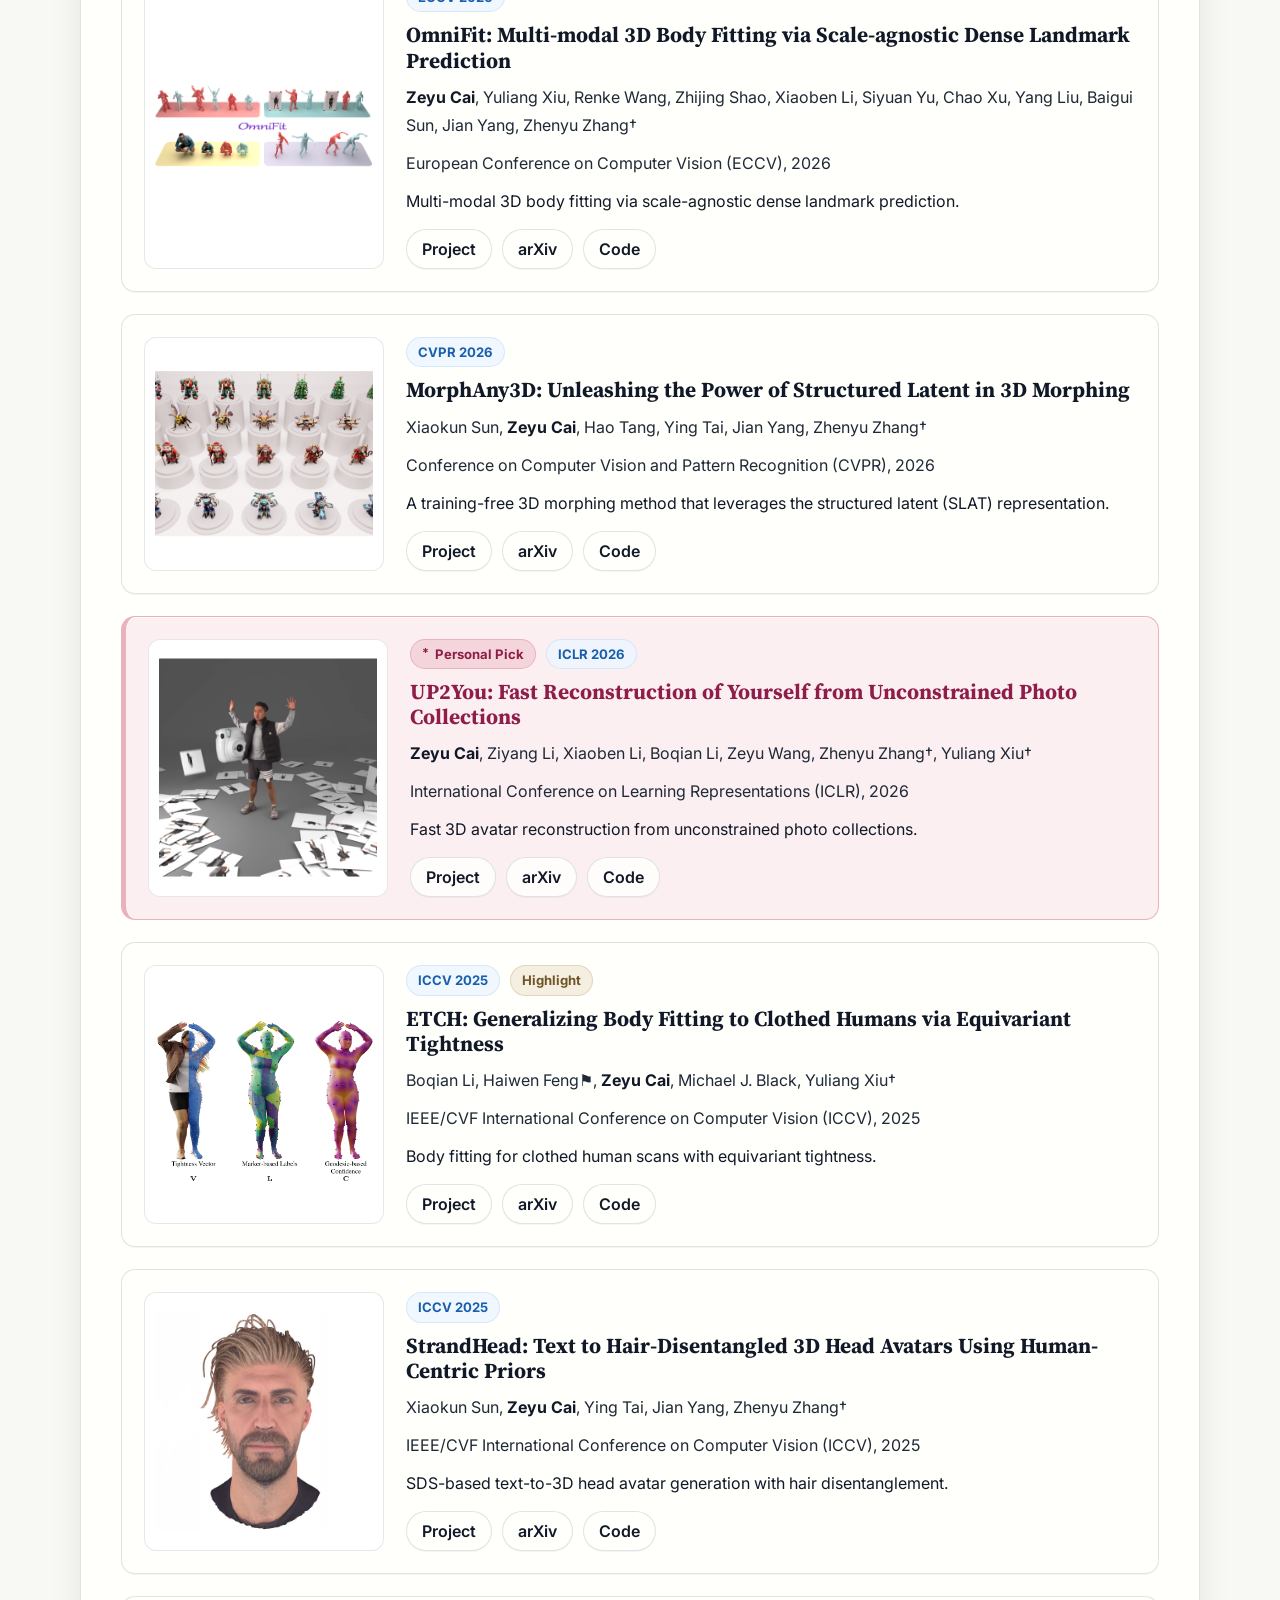
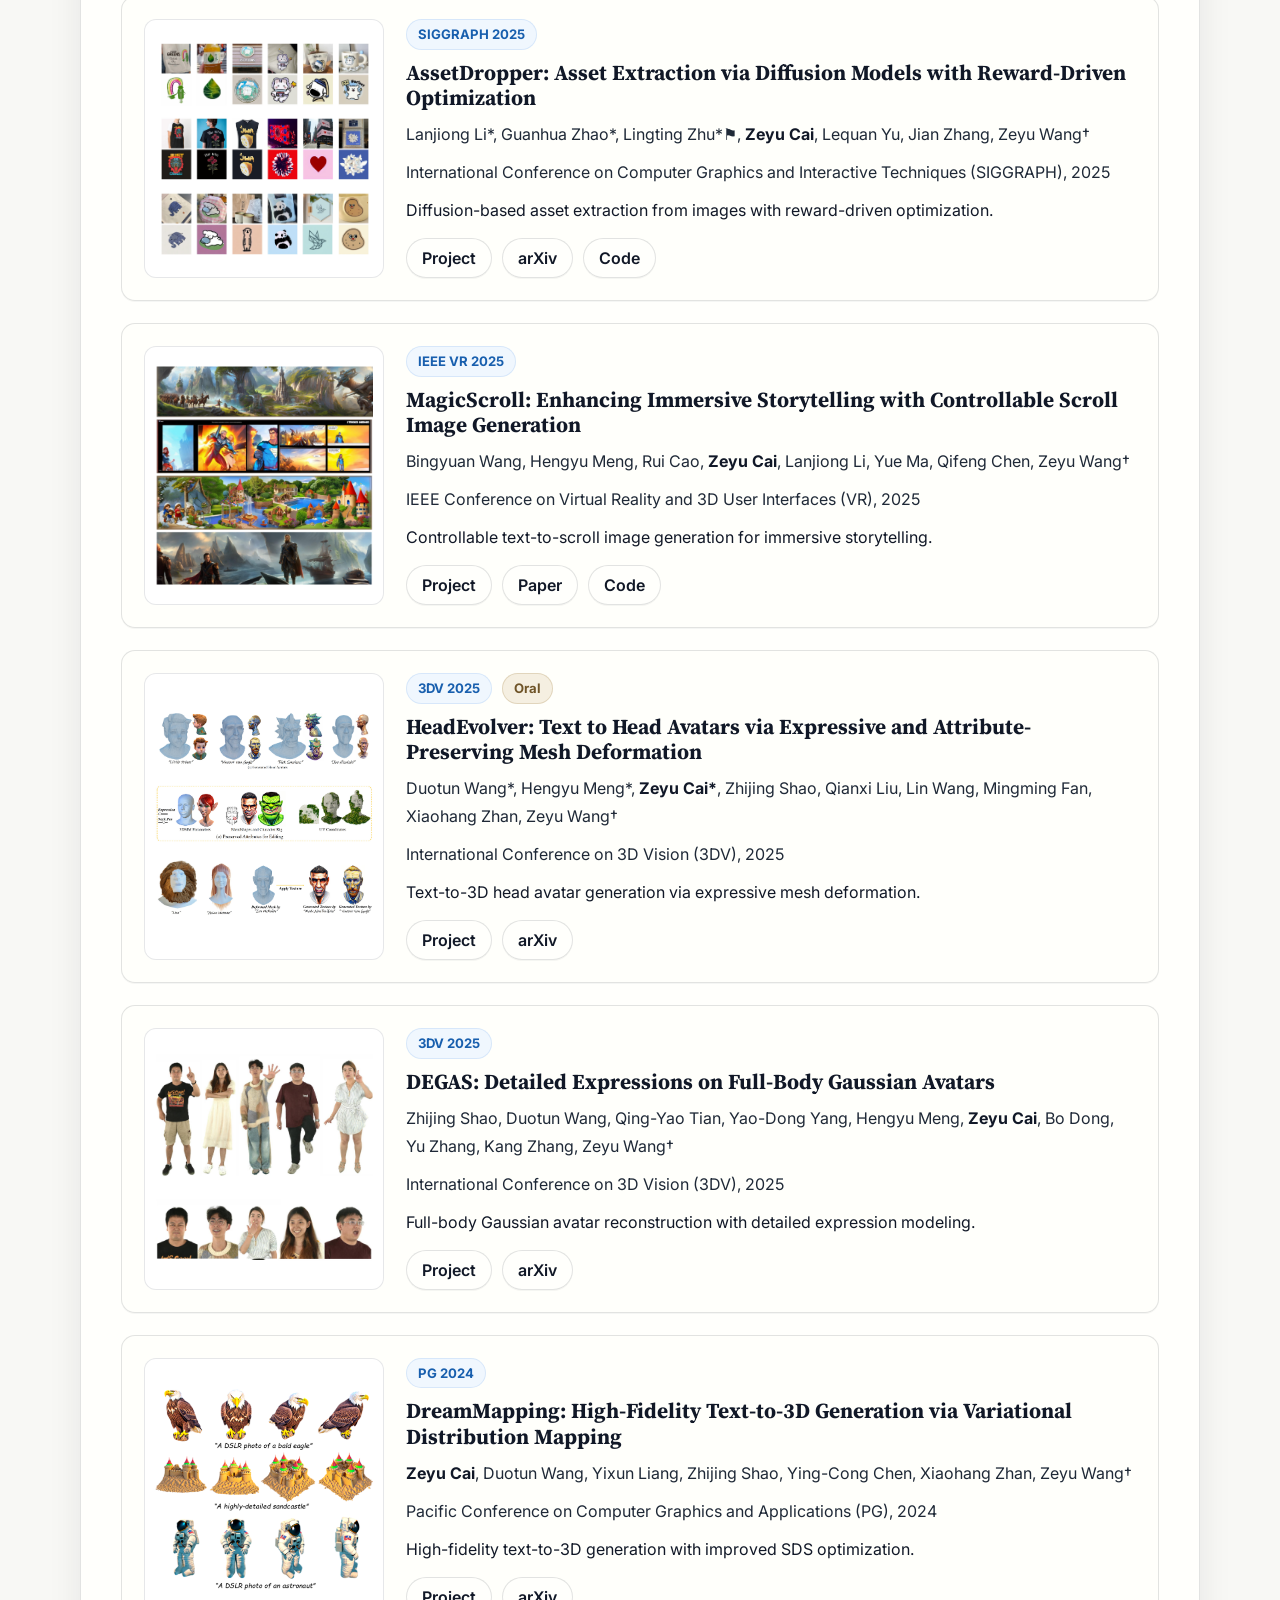
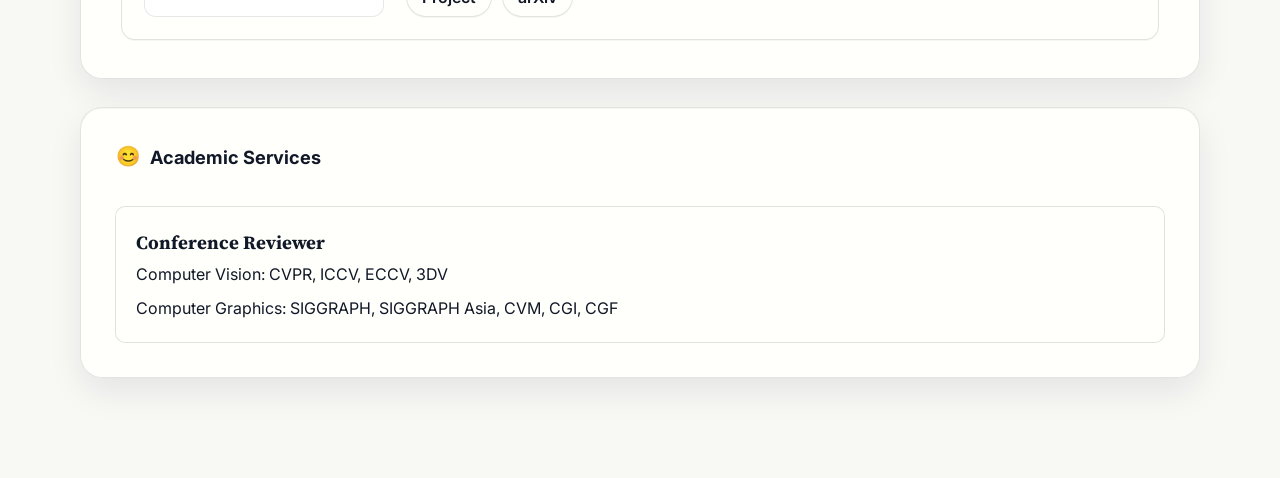
==== commit 57dcbebf: "2nd" ====
--- a/index.html
+++ b/index.html
@@ -54,7 +54,7 @@
             <span class="hero-name-cn">(&#x8521;&#x6CFD;&#x5B87;)</span>
           </h1>
           <p class="hero-lead">
-            I am a first-year PhD student at
+            I am a PhD student at
             <a href="https://www.nju.edu.cn/">Nanjing University</a>, working in the
             <a href="https://jessezhang92.github.io/group.html">PCA Lab</a> under the supervision of Prof. 
             <a href="https://jessezhang92.github.io/">Zhenyu Zhang</a>.
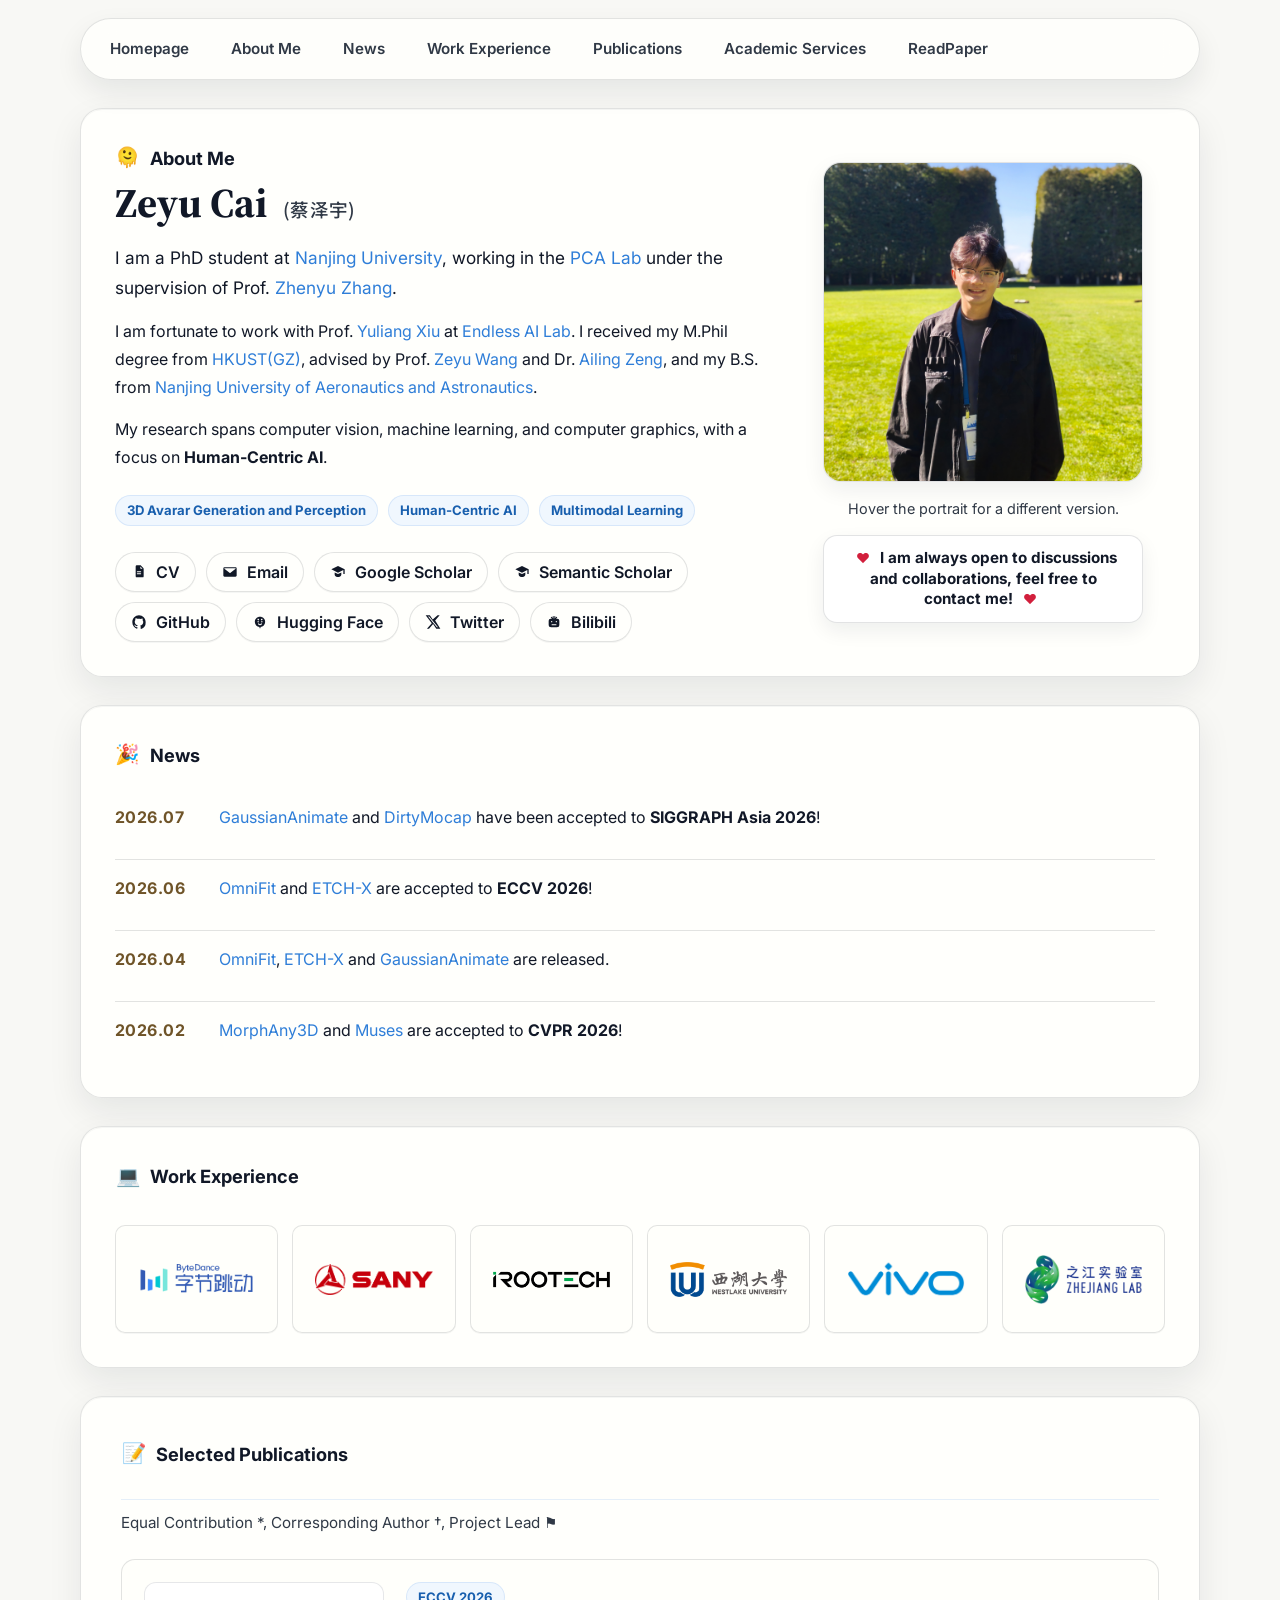
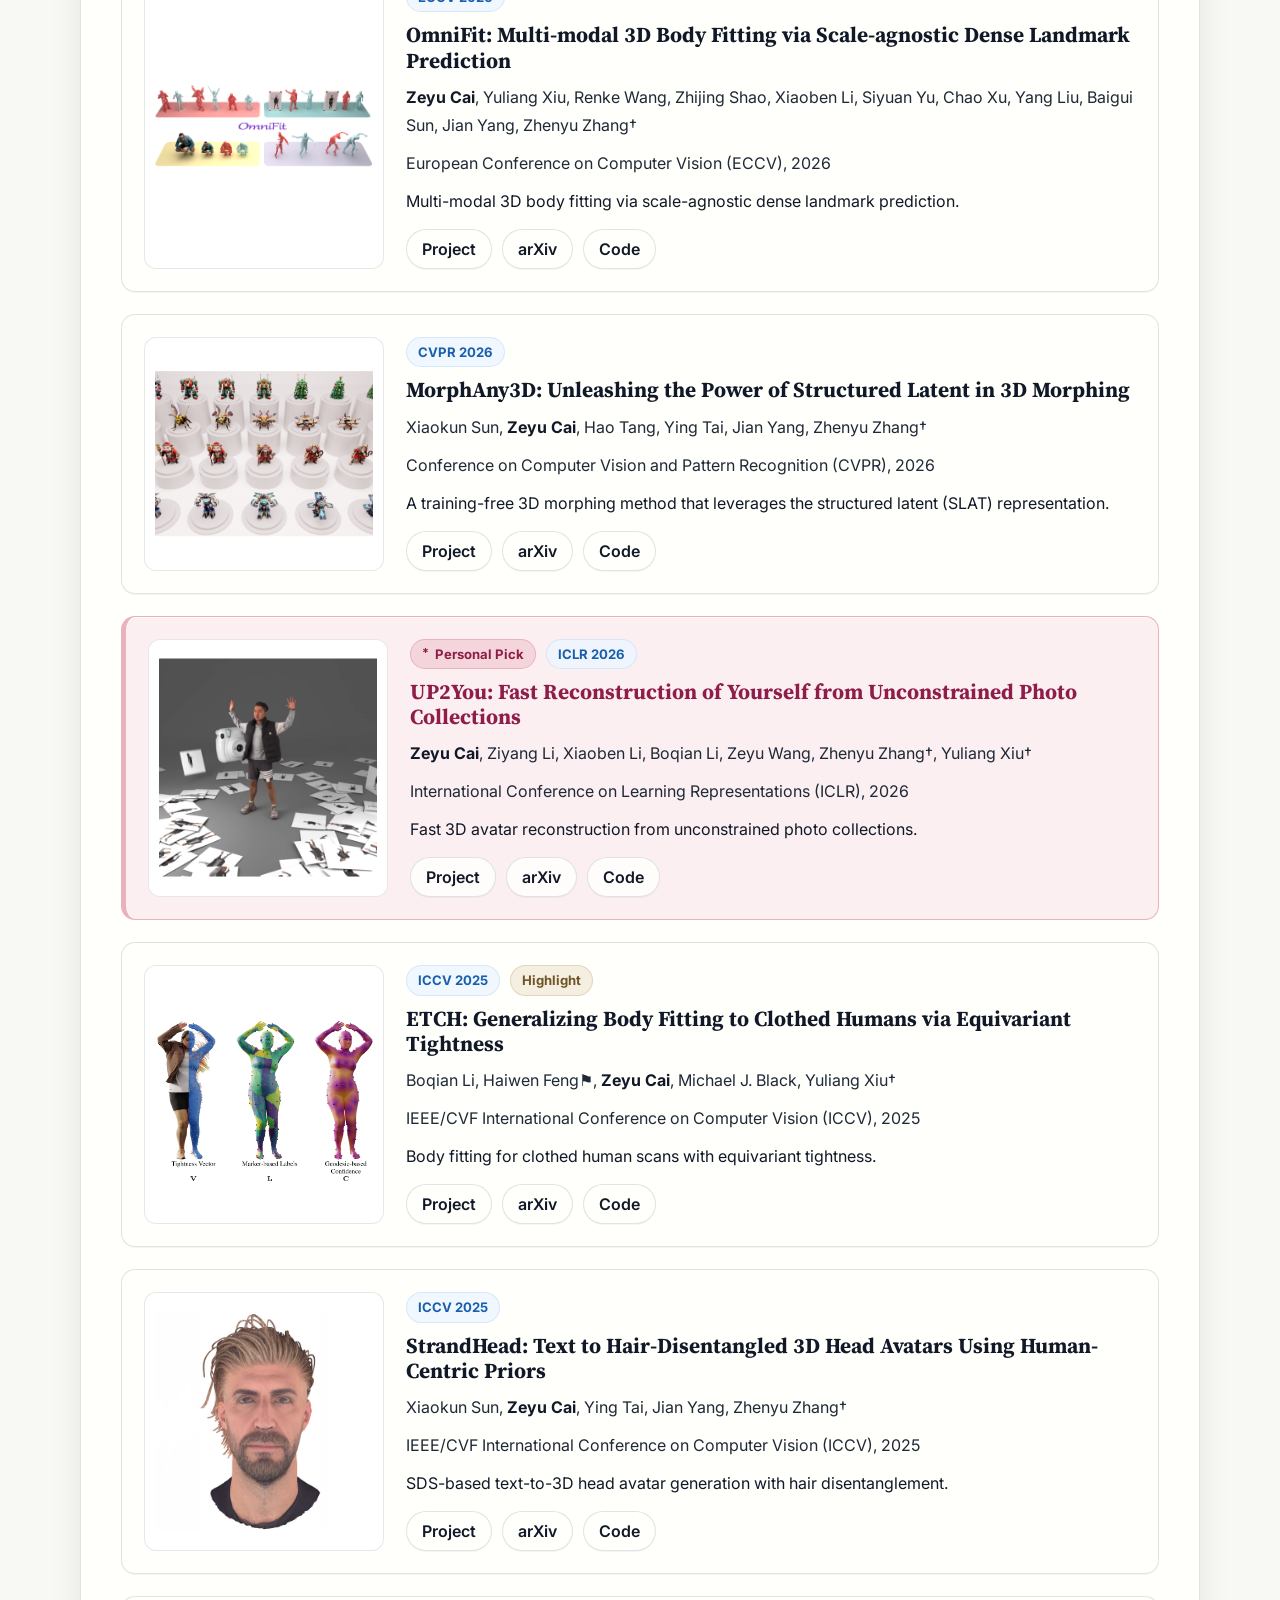
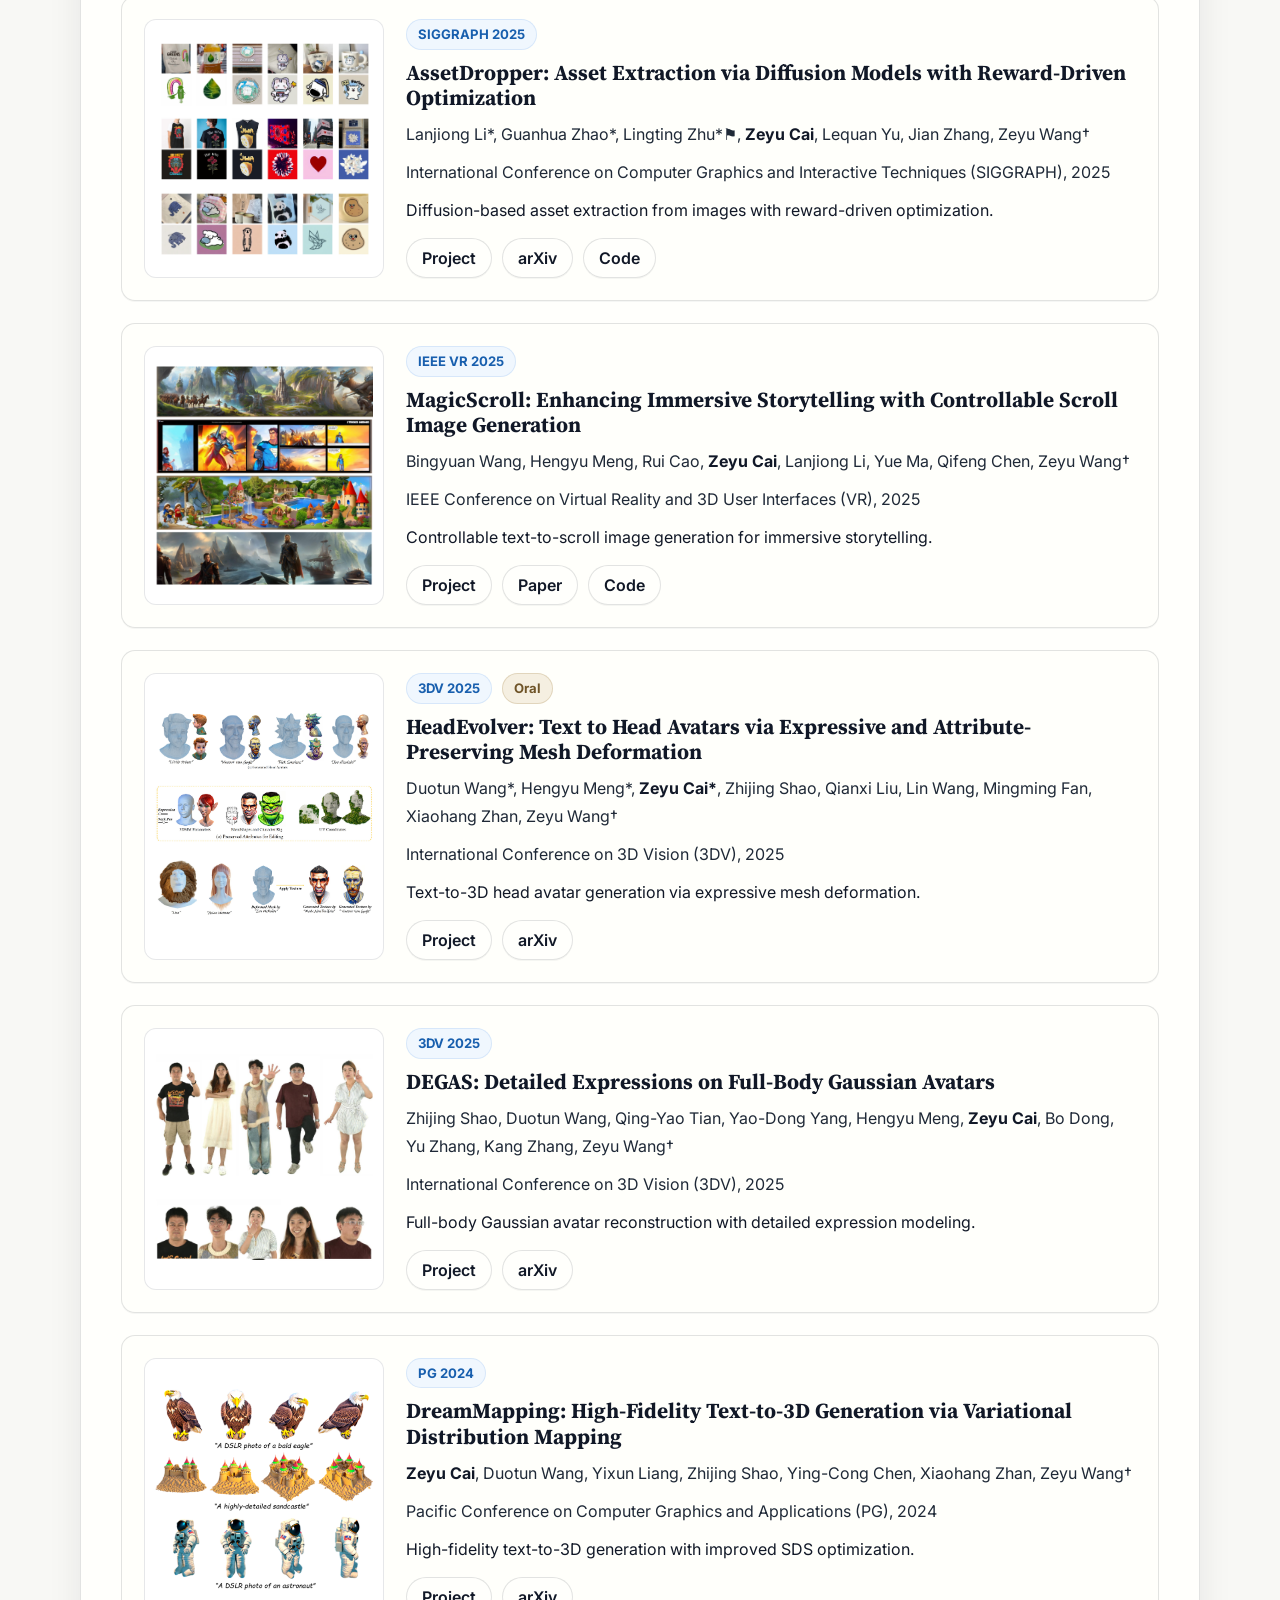
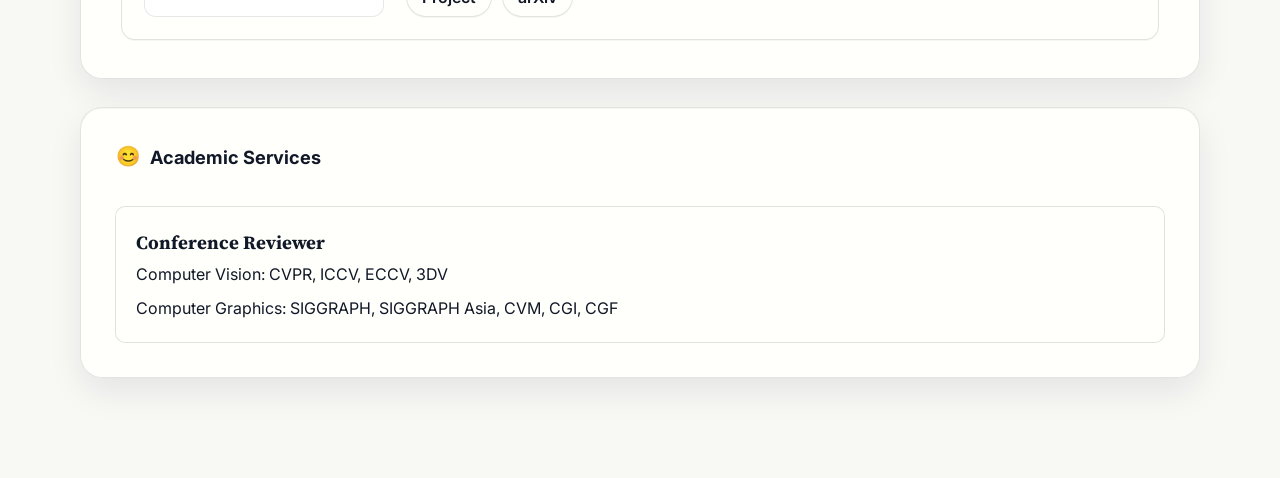
==== commit ba79dd0f: "new photo" ====
--- a/index.html
+++ b/index.html
@@ -134,8 +134,8 @@
 
         <aside class="hero-portrait">
           <div class="portrait-card" data-avatar-swap tabindex="0">
-            <img src="imgs/common/me.jpg" alt="Portrait of Zeyu Cai">
-            <img class="portrait-overlay" src="imgs/common/me_cartoon.jpg" alt="Cartoon portrait of Zeyu Cai">
+            <img src="imgs/common/me.jpg" alt="Portrait of Zeyu Cai" width="3072" height="4096" style="width: 100%; height: 100%; object-fit: cover; object-position: center bottom;">
+            <img class="portrait-overlay" src="imgs/common/me_cartoon.png" alt="Cartoon portrait of Zeyu Cai" width="1086" height="1448" style="width: 100%; height: 100%; object-fit: cover; object-position: center bottom;">
           </div>
           <p class="portrait-note">Hover the portrait for a different version.</p>
           <p class="recent-status">
